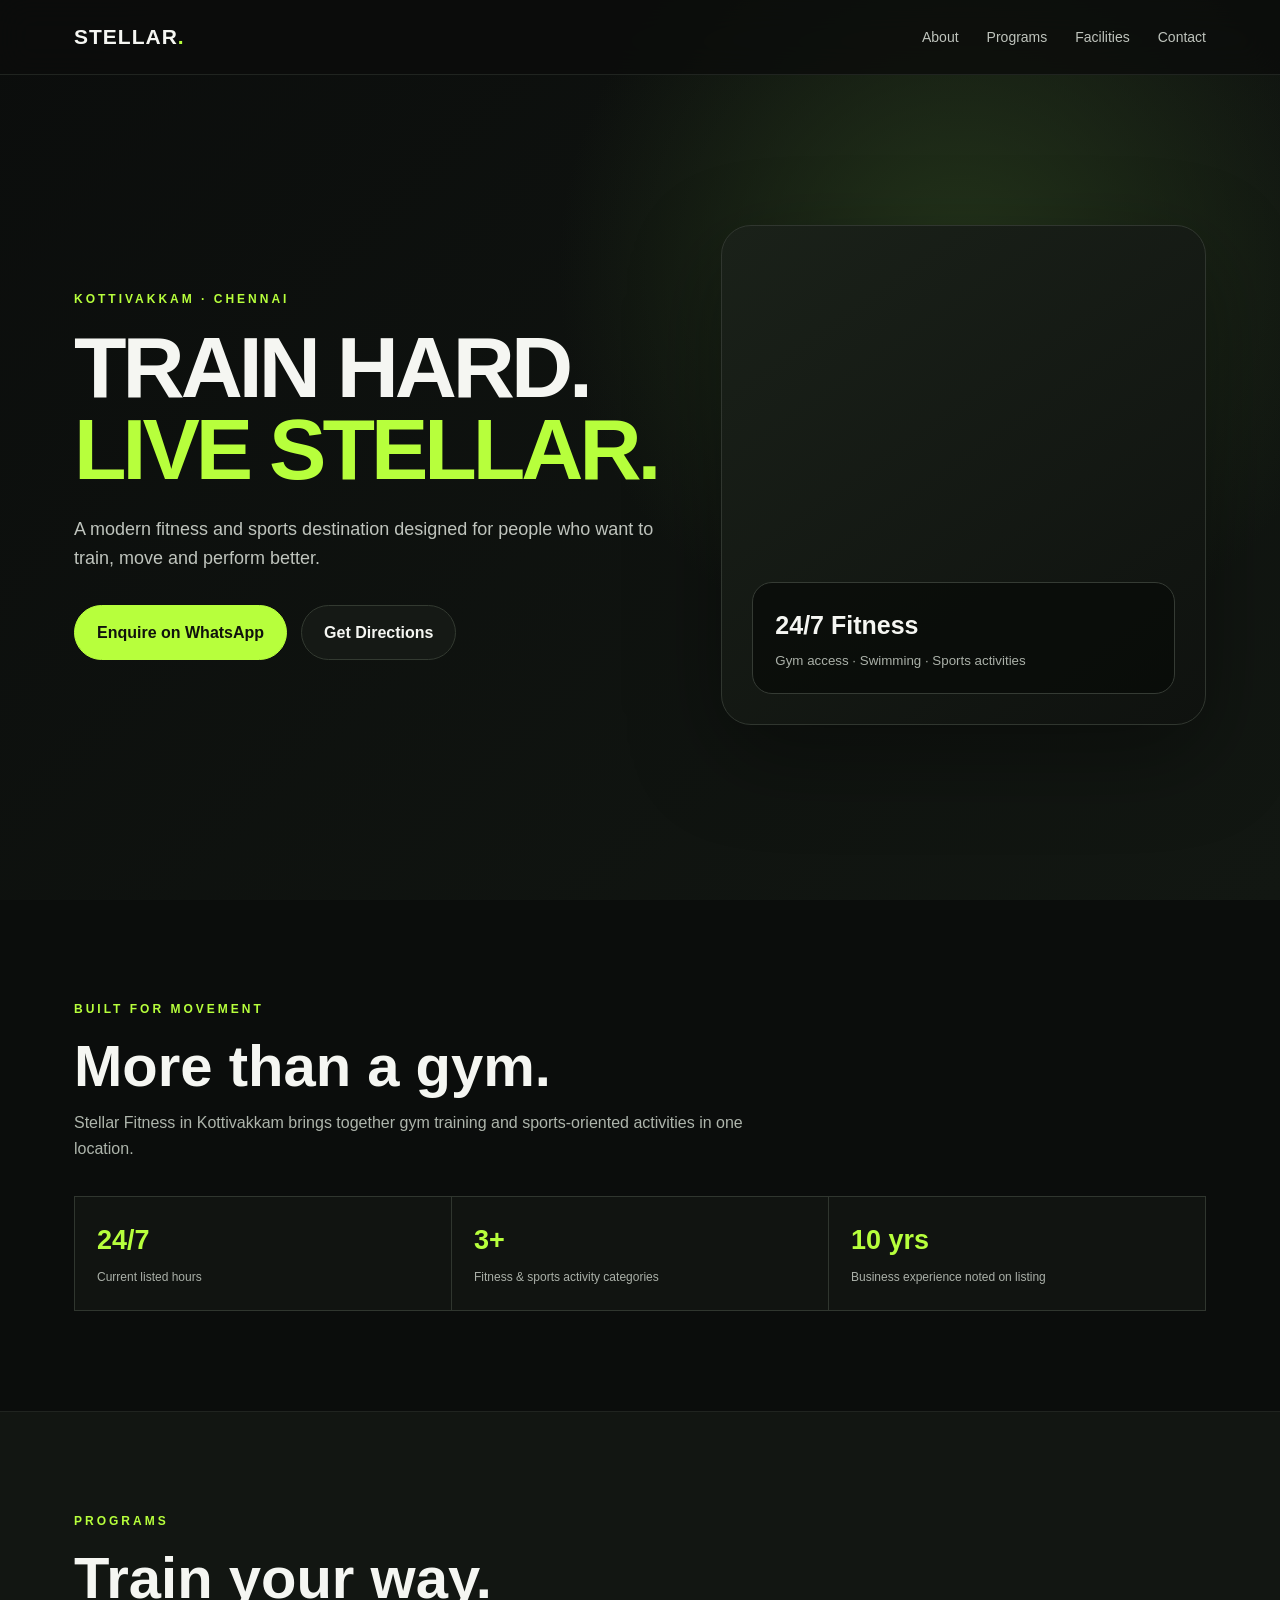
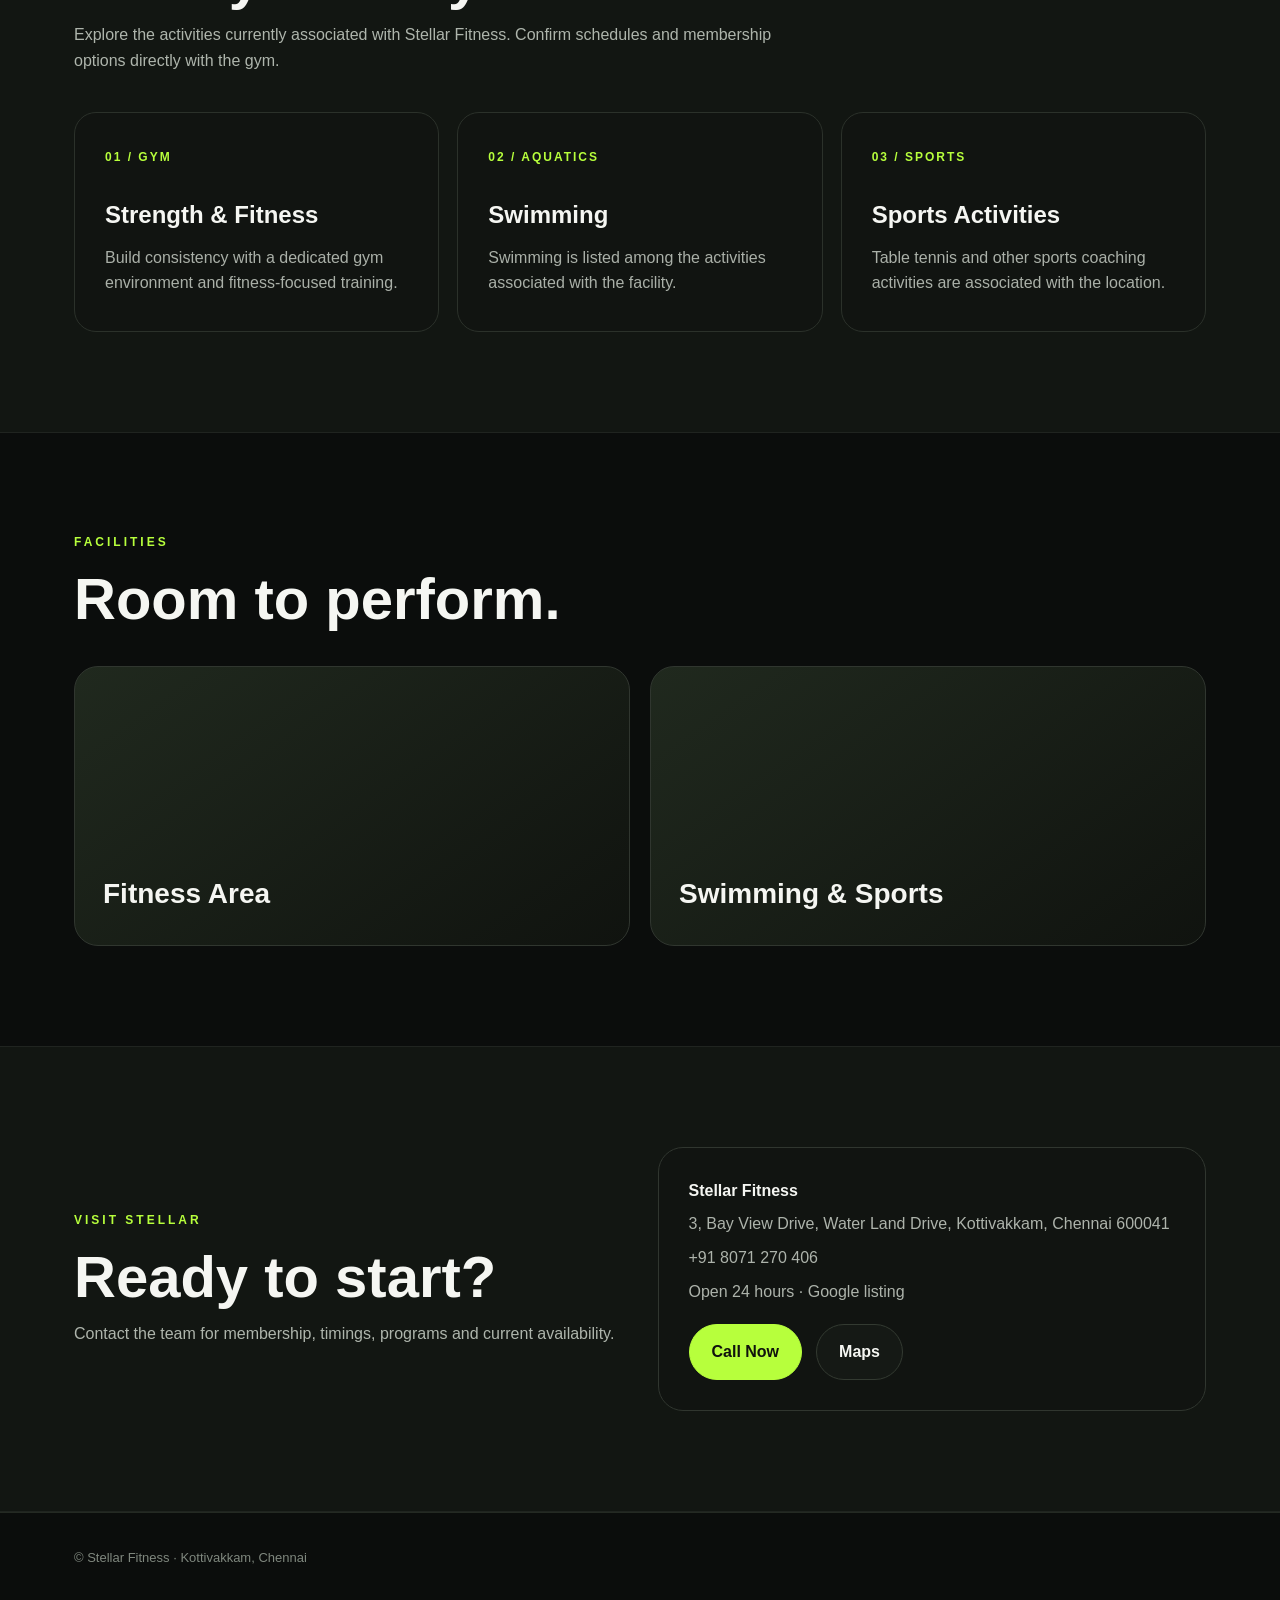
==== index.html @ 11881d53 "Add Stellar Fitness client website" ====
<!DOCTYPE html>
<html lang="en">
<head>
<meta charset="UTF-8">
<meta name="viewport" content="width=device-width, initial-scale=1.0">
<meta name="theme-color" content="#0b0d0c">
<title>Stellar Fitness | Kottivakkam</title>
<meta name="description" content="Stellar Fitness — premium fitness and sports training in Kottivakkam, Chennai. Gym, swimming and sports activities.">
<style>
*{box-sizing:border-box;margin:0;padding:0}html{scroll-behavior:smooth}body{font-family:Inter,Arial,sans-serif;background:#0b0d0c;color:#f5f6f2;line-height:1.6}a{text-decoration:none;color:inherit}.wrap{max-width:1180px;margin:auto;padding:0 24px}.nav{position:fixed;top:0;left:0;right:0;z-index:10;background:rgba(11,13,12,.82);backdrop-filter:blur(16px);border-bottom:1px solid #202420}.navin{height:74px;display:flex;align-items:center;justify-content:space-between}.logo{font-size:21px;font-weight:900;letter-spacing:1px}.logo span{color:#b7ff3c}.links{display:flex;gap:28px;font-size:14px;color:#bfc4bd}.links a:hover{color:#b7ff3c}.hero{min-height:100vh;display:flex;align-items:center;padding:130px 0 80px;background:radial-gradient(circle at 75% 30%,#24351b 0,transparent 35%),linear-gradient(135deg,#0b0d0c,#121712)}.hero-grid{display:grid;grid-template-columns:1.1fr .9fr;gap:55px;align-items:center}.eyebrow{color:#b7ff3c;font-weight:800;letter-spacing:3px;text-transform:uppercase;font-size:12px;margin-bottom:18px}.hero h1{font-size:clamp(48px,7vw,86px);line-height:.95;letter-spacing:-4px;margin-bottom:25px}.hero h1 span{color:#b7ff3c}.hero p{max-width:620px;color:#bfc4bd;font-size:18px;margin-bottom:32px}.actions{display:flex;gap:14px;flex-wrap:wrap}.btn{display:inline-flex;align-items:center;justify-content:center;padding:14px 22px;border-radius:999px;font-weight:800;border:1px solid #333a31}.primary{background:#b7ff3c;color:#10130d;border-color:#b7ff3c}.secondary{background:#151915}.hero-card{min-height:500px;border:1px solid #30362f;border-radius:30px;background:linear-gradient(145deg,#1a2119,#0f120f);display:flex;align-items:flex-end;padding:30px;box-shadow:0 30px 90px rgba(0,0,0,.35)}.hero-card-inner{width:100%;padding:22px;border-radius:20px;background:rgba(8,10,8,.72);border:1px solid #353b34}.hero-card strong{font-size:25px}.hero-card small{display:block;color:#aab0a8;margin-top:5px}.stats{display:grid;grid-template-columns:repeat(3,1fr);gap:1px;background:#30362f;border:1px solid #30362f;margin-top:35px}.stat{padding:22px;background:#111411}.stat b{font-size:27px;color:#b7ff3c;display:block}.stat span{font-size:12px;color:#aab0a8}.section{padding:100px 0}.section h2{font-size:clamp(34px,5vw,58px);line-height:1;margin-bottom:15px}.lead{color:#aeb5ac;max-width:700px}.cards{display:grid;grid-template-columns:repeat(3,1fr);gap:18px;margin-top:38px}.card{padding:30px;border:1px solid #2b312a;border-radius:22px;background:#111411;min-height:220px}.card .num{color:#b7ff3c;font-size:12px;font-weight:900;letter-spacing:2px}.card h3{font-size:24px;margin:28px 0 10px}.card p{color:#aab0a8}.darkband{background:#121612;border-top:1px solid #202420;border-bottom:1px solid #202420}.facility{display:grid;grid-template-columns:1fr 1fr;gap:20px;margin-top:38px}.facility div{min-height:280px;border-radius:24px;padding:28px;display:flex;align-items:flex-end;background:linear-gradient(145deg,#20291e,#10130f);border:1px solid #30362f}.facility h3{font-size:28px}.contact{display:grid;grid-template-columns:1fr 1fr;gap:35px;align-items:center}.contactbox{border:1px solid #30362f;border-radius:25px;padding:30px;background:#111411}.contactbox p{color:#adb3ab;margin:8px 0}.footer{padding:35px 0;color:#7f877e;border-top:1px solid #242a23;font-size:13px}.mobile{display:none}
@media(max-width:800px){.links{display:none}.mobile{display:block}.hero{padding-top:110px}.hero-grid,.contact{grid-template-columns:1fr}.hero-card{min-height:360px}.cards,.facility{grid-template-columns:1fr}.section{padding:75px 0}.stats{grid-template-columns:1fr}.hero h1{letter-spacing:-2px}}
</style>
</head>
<body>
<nav class="nav"><div class="wrap navin"><a class="logo" href="#">STELLAR<span>.</span></a><div class="links"><a href="#about">About</a><a href="#programs">Programs</a><a href="#facilities">Facilities</a><a href="#contact">Contact</a></div><a class="btn primary mobile" href="https://wa.me/918071270406?text=Hi%20Stellar%20Fitness%2C%20I%27d%20like%20to%20know%20more%20about%20membership." target="_blank">WhatsApp</a></div></nav>
<main>
<section class="hero"><div class="wrap hero-grid"><div><div class="eyebrow">Kottivakkam · Chennai</div><h1>TRAIN HARD.<br><span>LIVE STELLAR.</span></h1><p>A modern fitness and sports destination designed for people who want to train, move and perform better.</p><div class="actions"><a class="btn primary" href="https://wa.me/918071270406?text=Hi%20Stellar%20Fitness%2C%20I%27d%20like%20to%20know%20more." target="_blank">Enquire on WhatsApp</a><a class="btn secondary" href="https://www.google.com/maps/search/?api=1&query=Stellar%20Fitness%2C%20Kottivakkam%2C%20Chennai" target="_blank">Get Directions</a></div></div><div class="hero-card"><div class="hero-card-inner"><strong>24/7 Fitness</strong><small>Gym access · Swimming · Sports activities</small></div></div></div></section>
<section class="section" id="about"><div class="wrap"><div class="eyebrow">Built for movement</div><h2>More than a gym.</h2><p class="lead">Stellar Fitness in Kottivakkam brings together gym training and sports-oriented activities in one location.</p><div class="stats"><div class="stat"><b>24/7</b><span>Current listed hours</span></div><div class="stat"><b>3+</b><span>Fitness & sports activity categories</span></div><div class="stat"><b>10 yrs</b><span>Business experience noted on listing</span></div></div></div></section>
<section class="section darkband" id="programs"><div class="wrap"><div class="eyebrow">Programs</div><h2>Train your way.</h2><p class="lead">Explore the activities currently associated with Stellar Fitness. Confirm schedules and membership options directly with the gym.</p><div class="cards"><article class="card"><span class="num">01 / GYM</span><h3>Strength & Fitness</h3><p>Build consistency with a dedicated gym environment and fitness-focused training.</p></article><article class="card"><span class="num">02 / AQUATICS</span><h3>Swimming</h3><p>Swimming is listed among the activities associated with the facility.</p></article><article class="card"><span class="num">03 / SPORTS</span><h3>Sports Activities</h3><p>Table tennis and other sports coaching activities are associated with the location.</p></article></div></div></section>
<section class="section" id="facilities"><div class="wrap"><div class="eyebrow">Facilities</div><h2>Room to perform.</h2><div class="facility"><div><h3>Fitness Area</h3></div><div><h3>Swimming & Sports</h3></div></div></div></section>
<section class="section darkband" id="contact"><div class="wrap contact"><div><div class="eyebrow">Visit Stellar</div><h2>Ready to start?</h2><p class="lead">Contact the team for membership, timings, programs and current availability.</p></div><div class="contactbox"><strong>Stellar Fitness</strong><p>3, Bay View Drive, Water Land Drive, Kottivakkam, Chennai 600041</p><p>+91 8071 270 406</p><p>Open 24 hours · Google listing</p><div class="actions" style="margin-top:20px"><a class="btn primary" href="tel:+918071270406">Call Now</a><a class="btn secondary" href="https://www.google.com/maps/search/?api=1&query=Stellar%20Fitness%2C%20Kottivakkam%2C%20Chennai" target="_blank">Maps</a></div></div></div></section>
</main>
<footer class="footer"><div class="wrap">© Stellar Fitness · Kottivakkam, Chennai</div></footer>
</body></html>
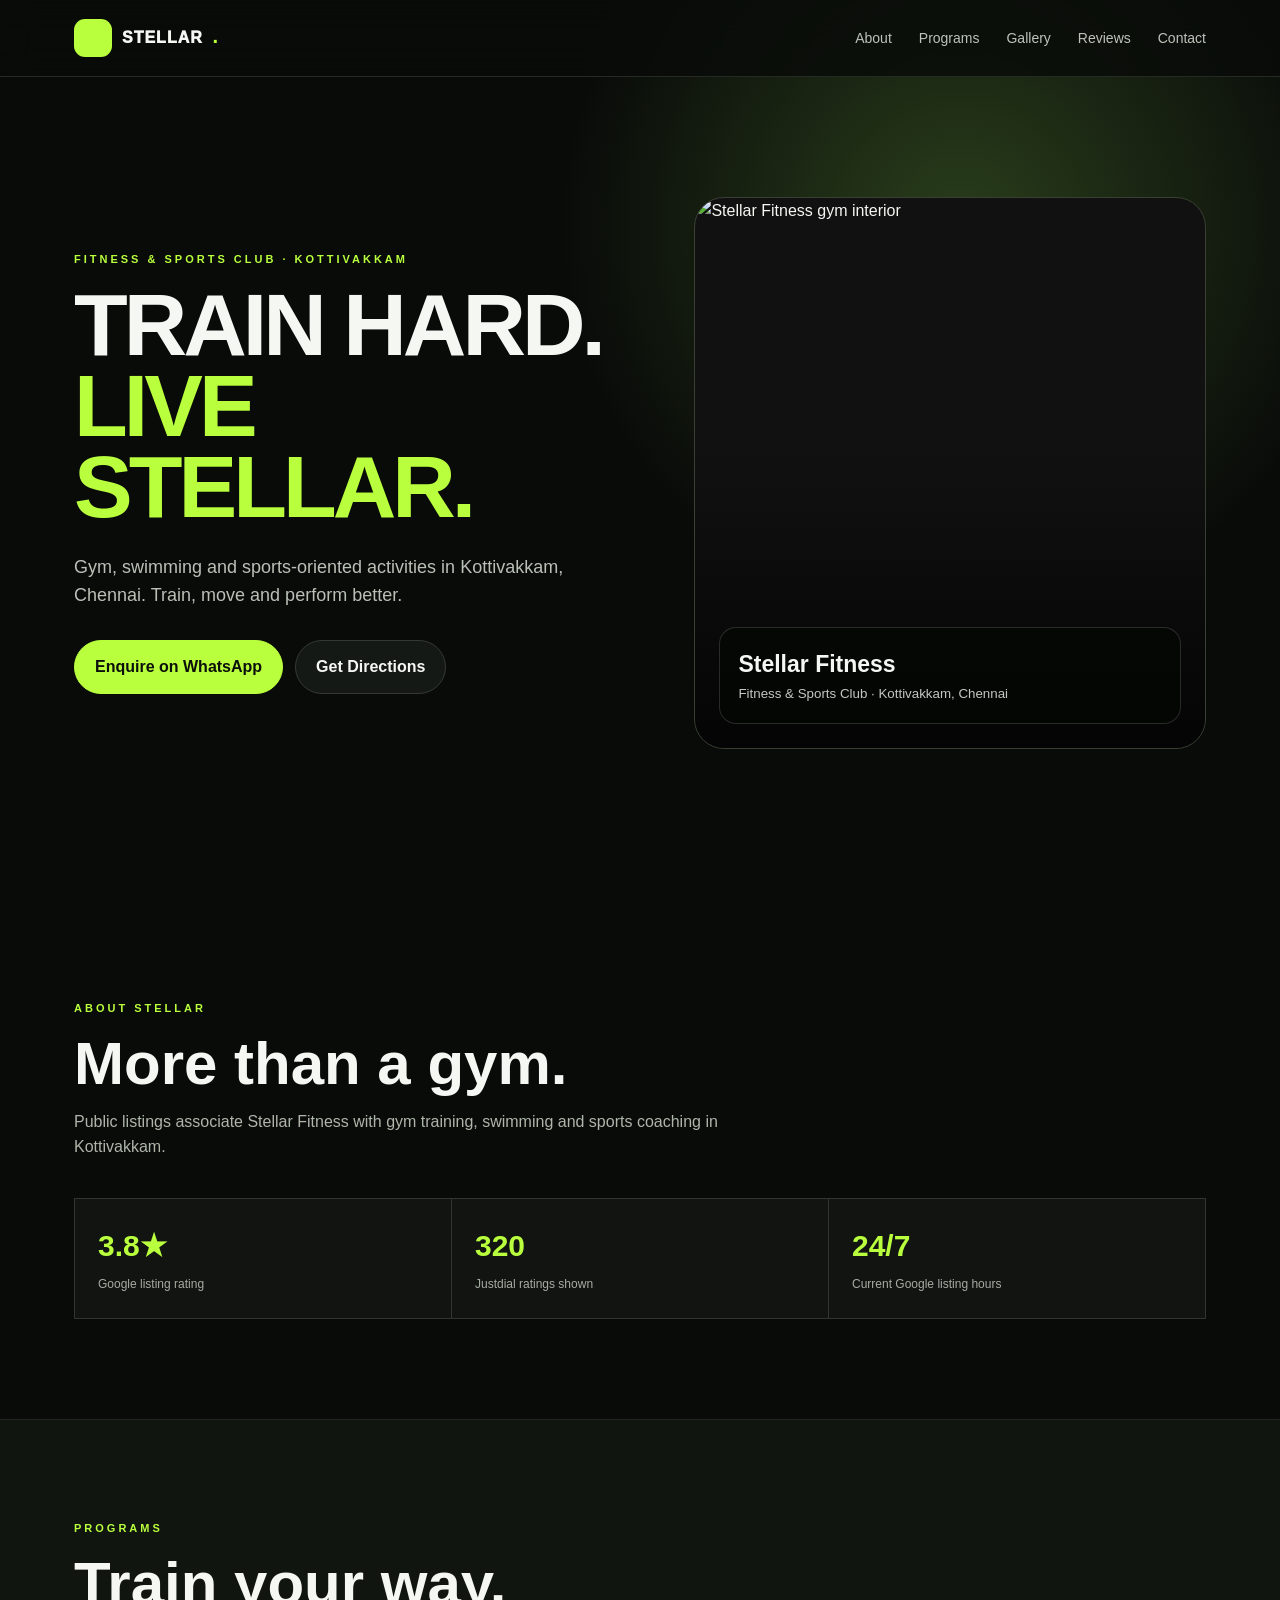
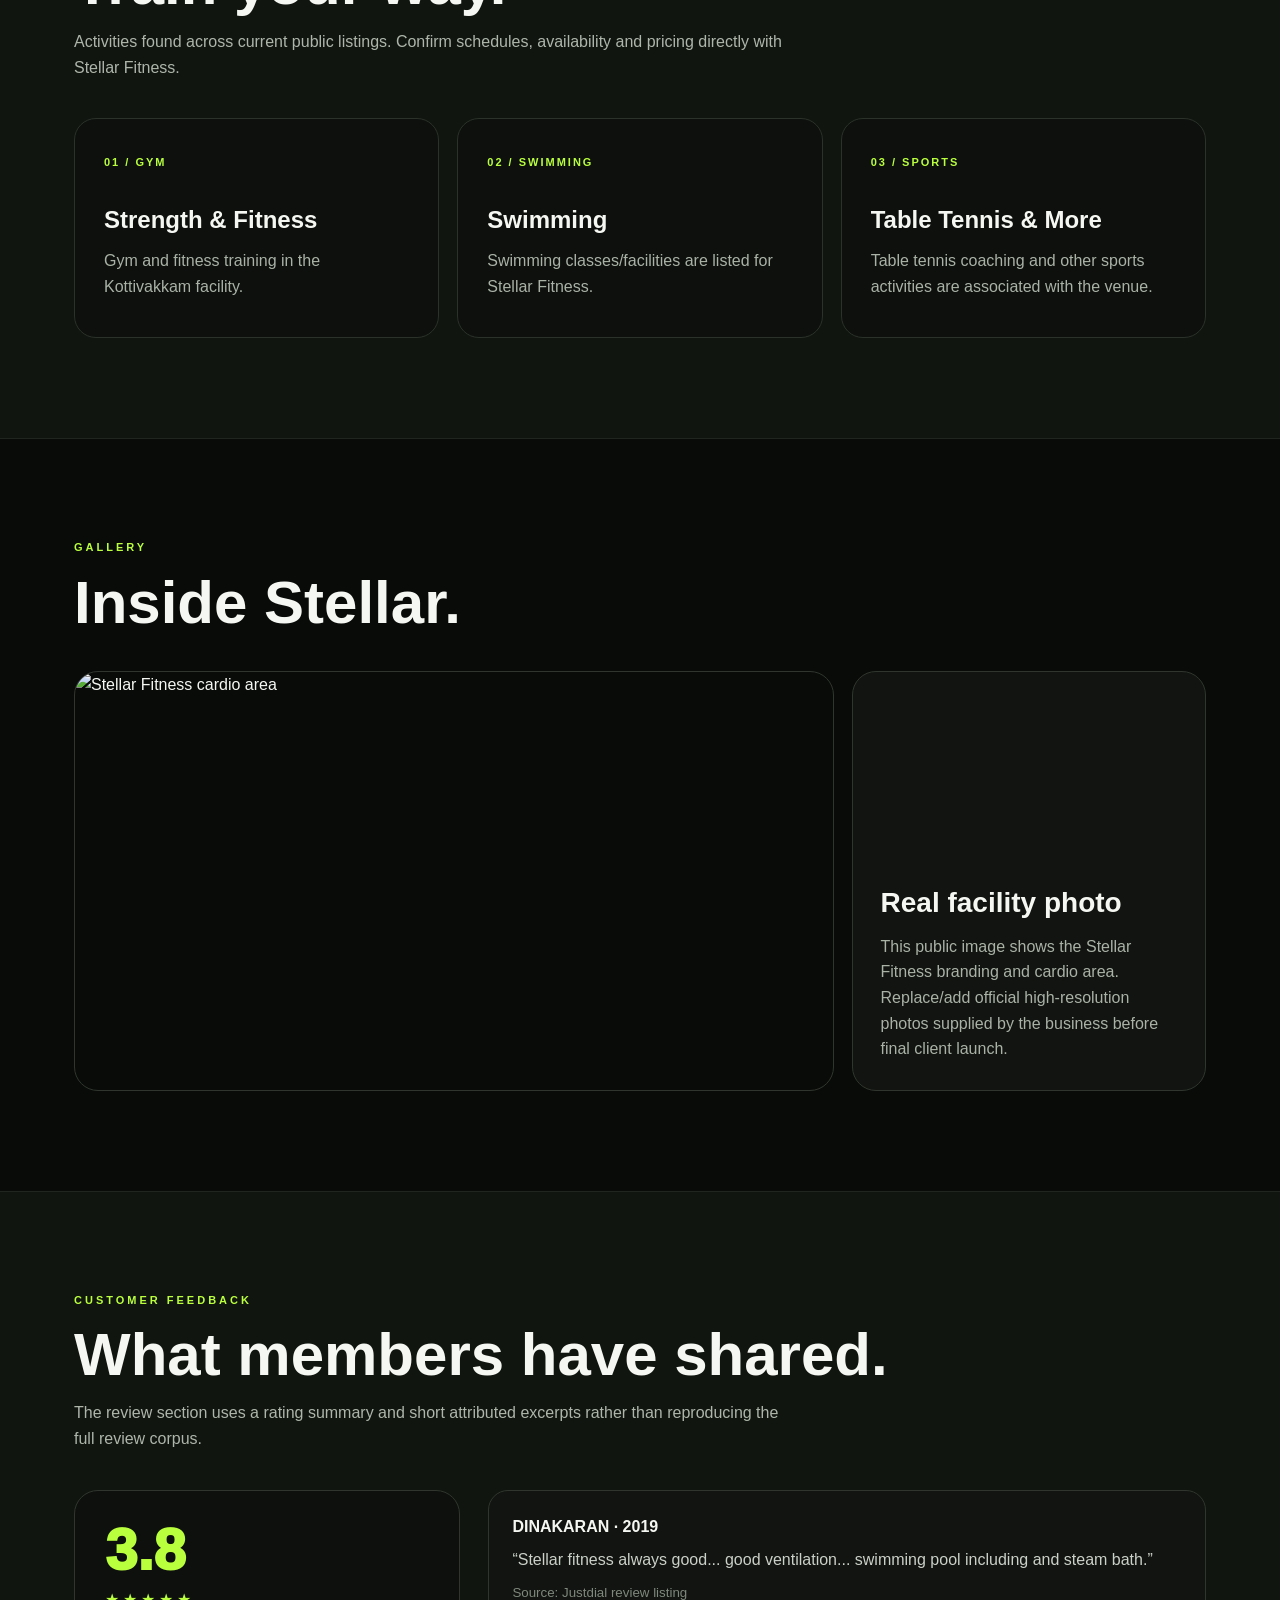
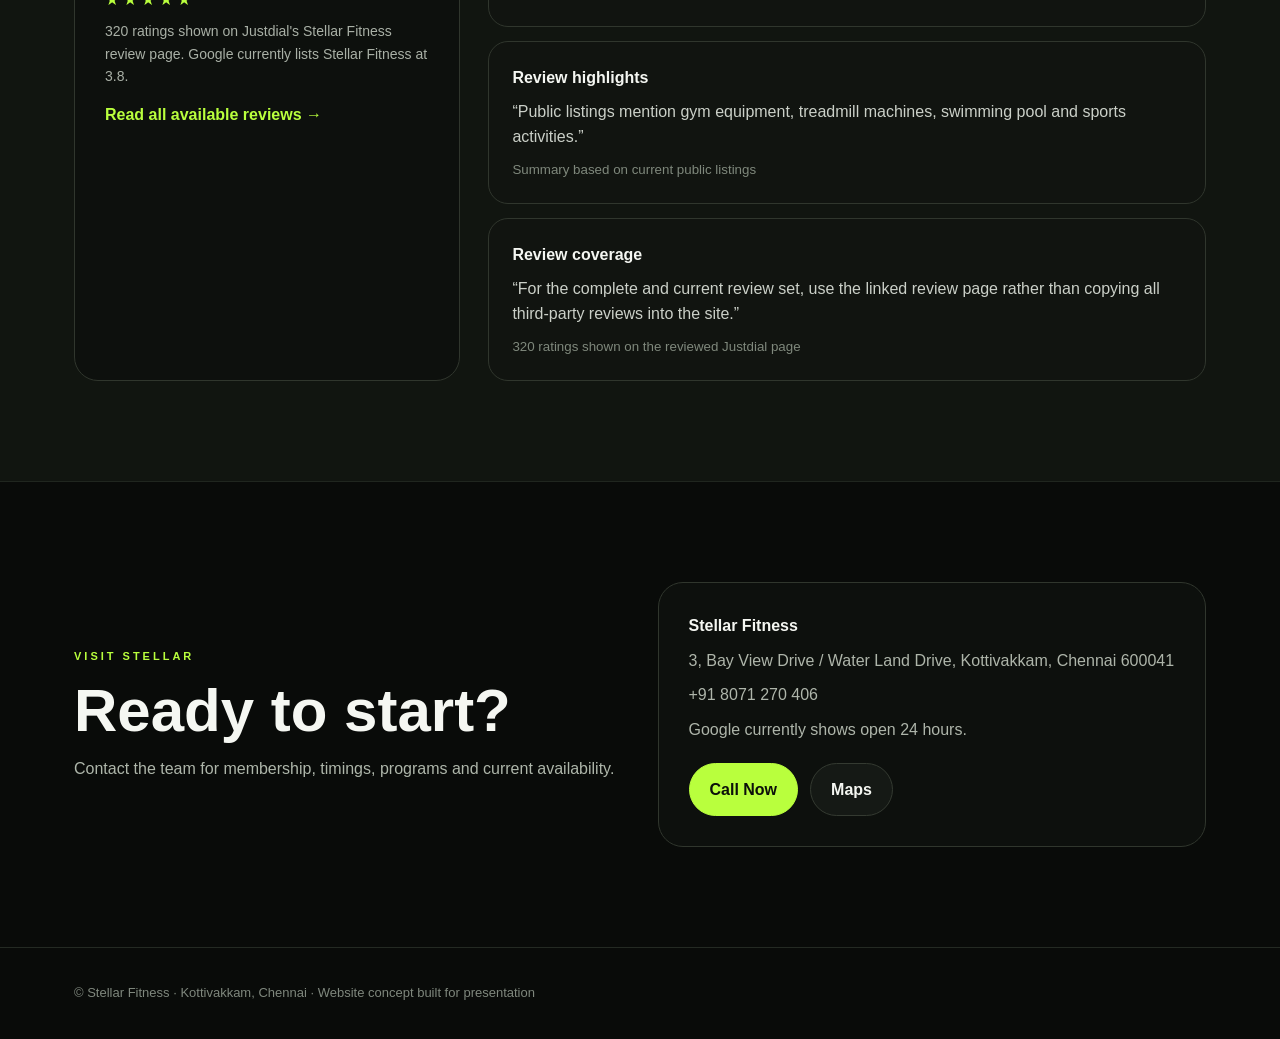
==== commit 4b3512a4: "Add Stellar Fitness photos branding and reviews" ====
--- a/index.html
+++ b/index.html
@@ -1,24 +1,58 @@
 <!DOCTYPE html>
 <html lang="en">
 <head>
-<meta charset="UTF-8">
-<meta name="viewport" content="width=device-width, initial-scale=1.0">
-<meta name="theme-color" content="#0b0d0c">
-<title>Stellar Fitness | Kottivakkam</title>
-<meta name="description" content="Stellar Fitness — premium fitness and sports training in Kottivakkam, Chennai. Gym, swimming and sports activities.">
+<meta charset="UTF-8"><meta name="viewport" content="width=device-width,initial-scale=1.0">
+<meta name="theme-color" content="#090b09">
+<title>Stellar Fitness | Fitness & Sports Club | Kottivakkam</title>
+<meta name="description" content="Stellar Fitness, Kottivakkam Chennai — gym, swimming and sports activities. View facilities, reviews, location and contact details.">
 <style>
-*{box-sizing:border-box;margin:0;padding:0}html{scroll-behavior:smooth}body{font-family:Inter,Arial,sans-serif;background:#0b0d0c;color:#f5f6f2;line-height:1.6}a{text-decoration:none;color:inherit}.wrap{max-width:1180px;margin:auto;padding:0 24px}.nav{position:fixed;top:0;left:0;right:0;z-index:10;background:rgba(11,13,12,.82);backdrop-filter:blur(16px);border-bottom:1px solid #202420}.navin{height:74px;display:flex;align-items:center;justify-content:space-between}.logo{font-size:21px;font-weight:900;letter-spacing:1px}.logo span{color:#b7ff3c}.links{display:flex;gap:28px;font-size:14px;color:#bfc4bd}.links a:hover{color:#b7ff3c}.hero{min-height:100vh;display:flex;align-items:center;padding:130px 0 80px;background:radial-gradient(circle at 75% 30%,#24351b 0,transparent 35%),linear-gradient(135deg,#0b0d0c,#121712)}.hero-grid{display:grid;grid-template-columns:1.1fr .9fr;gap:55px;align-items:center}.eyebrow{color:#b7ff3c;font-weight:800;letter-spacing:3px;text-transform:uppercase;font-size:12px;margin-bottom:18px}.hero h1{font-size:clamp(48px,7vw,86px);line-height:.95;letter-spacing:-4px;margin-bottom:25px}.hero h1 span{color:#b7ff3c}.hero p{max-width:620px;color:#bfc4bd;font-size:18px;margin-bottom:32px}.actions{display:flex;gap:14px;flex-wrap:wrap}.btn{display:inline-flex;align-items:center;justify-content:center;padding:14px 22px;border-radius:999px;font-weight:800;border:1px solid #333a31}.primary{background:#b7ff3c;color:#10130d;border-color:#b7ff3c}.secondary{background:#151915}.hero-card{min-height:500px;border:1px solid #30362f;border-radius:30px;background:linear-gradient(145deg,#1a2119,#0f120f);display:flex;align-items:flex-end;padding:30px;box-shadow:0 30px 90px rgba(0,0,0,.35)}.hero-card-inner{width:100%;padding:22px;border-radius:20px;background:rgba(8,10,8,.72);border:1px solid #353b34}.hero-card strong{font-size:25px}.hero-card small{display:block;color:#aab0a8;margin-top:5px}.stats{display:grid;grid-template-columns:repeat(3,1fr);gap:1px;background:#30362f;border:1px solid #30362f;margin-top:35px}.stat{padding:22px;background:#111411}.stat b{font-size:27px;color:#b7ff3c;display:block}.stat span{font-size:12px;color:#aab0a8}.section{padding:100px 0}.section h2{font-size:clamp(34px,5vw,58px);line-height:1;margin-bottom:15px}.lead{color:#aeb5ac;max-width:700px}.cards{display:grid;grid-template-columns:repeat(3,1fr);gap:18px;margin-top:38px}.card{padding:30px;border:1px solid #2b312a;border-radius:22px;background:#111411;min-height:220px}.card .num{color:#b7ff3c;font-size:12px;font-weight:900;letter-spacing:2px}.card h3{font-size:24px;margin:28px 0 10px}.card p{color:#aab0a8}.darkband{background:#121612;border-top:1px solid #202420;border-bottom:1px solid #202420}.facility{display:grid;grid-template-columns:1fr 1fr;gap:20px;margin-top:38px}.facility div{min-height:280px;border-radius:24px;padding:28px;display:flex;align-items:flex-end;background:linear-gradient(145deg,#20291e,#10130f);border:1px solid #30362f}.facility h3{font-size:28px}.contact{display:grid;grid-template-columns:1fr 1fr;gap:35px;align-items:center}.contactbox{border:1px solid #30362f;border-radius:25px;padding:30px;background:#111411}.contactbox p{color:#adb3ab;margin:8px 0}.footer{padding:35px 0;color:#7f877e;border-top:1px solid #242a23;font-size:13px}.mobile{display:none}
-@media(max-width:800px){.links{display:none}.mobile{display:block}.hero{padding-top:110px}.hero-grid,.contact{grid-template-columns:1fr}.hero-card{min-height:360px}.cards,.facility{grid-template-columns:1fr}.section{padding:75px 0}.stats{grid-template-columns:1fr}.hero h1{letter-spacing:-2px}}
+*{box-sizing:border-box;margin:0;padding:0}html{scroll-behavior:smooth}body{font-family:Inter,Arial,sans-serif;background:#090b09;color:#f5f7f2;line-height:1.6}a{text-decoration:none;color:inherit}.wrap{max-width:1180px;margin:auto;padding:0 24px}
+.nav{position:fixed;inset:0 0 auto;z-index:20;background:rgba(9,11,9,.82);backdrop-filter:blur(18px);border-bottom:1px solid #252a23}.navin{height:76px;display:flex;align-items:center;justify-content:space-between}.brand{display:flex;align-items:center;gap:10px;font-weight:950;letter-spacing:1px}.brandmark{width:38px;height:38px;border-radius:11px;display:grid;place-items:center;background:#b9ff3d;color:#10130d;font-weight:950}.brand span{color:#b9ff3d}.links{display:flex;gap:27px;color:#bdc3ba;font-size:14px}.links a:hover{color:#b9ff3d}.btn{display:inline-flex;align-items:center;justify-content:center;padding:13px 20px;border-radius:999px;border:1px solid #343a31;font-weight:850}.primary{background:#b9ff3d;color:#0c100a;border-color:#b9ff3d}.secondary{background:#151915}.mobile{display:none}
+.hero{min-height:100vh;padding:125px 0 80px;display:flex;align-items:center;background:radial-gradient(circle at 75% 25%,#293d1b 0,transparent 34%),#090b09}.hero-grid{display:grid;grid-template-columns:1.05fr .95fr;gap:55px;align-items:center}.eyebrow{color:#b9ff3d;text-transform:uppercase;letter-spacing:3px;font-weight:850;font-size:11px;margin-bottom:16px}.hero h1{font-size:clamp(48px,7vw,88px);line-height:.92;letter-spacing:-4px;margin-bottom:25px}.hero h1 span{color:#b9ff3d}.hero p{font-size:18px;color:#b9c0b6;max-width:650px;margin-bottom:30px}.actions{display:flex;gap:12px;flex-wrap:wrap}
+.hero-photo{min-height:550px;border-radius:30px;overflow:hidden;position:relative;border:1px solid #394033;background:#111}.hero-photo img{width:100%;height:100%;min-height:550px;object-fit:cover;display:block}.hero-photo:after{content:"";position:absolute;inset:0;background:linear-gradient(transparent 45%,rgba(0,0,0,.75))}.photo-caption{position:absolute;z-index:2;left:24px;right:24px;bottom:24px;padding:18px;border-radius:17px;background:rgba(5,7,5,.72);border:1px solid rgba(255,255,255,.14)}.photo-caption strong{font-size:23px}.photo-caption small{display:block;color:#c2c8bf}
+.section{padding:100px 0}.section h2{font-size:clamp(36px,5vw,60px);line-height:1;margin-bottom:15px}.lead{max-width:720px;color:#aeb6aa}.stats{display:grid;grid-template-columns:repeat(3,1fr);gap:1px;margin-top:38px;background:#30362d;border:1px solid #30362d}.stat{padding:23px;background:#111410}.stat b{font-size:30px;color:#b9ff3d;display:block}.stat span{font-size:12px;color:#a6ada3}
+.dark{background:#111510;border-top:1px solid #20261f;border-bottom:1px solid #20261f}.cards{display:grid;grid-template-columns:repeat(3,1fr);gap:18px;margin-top:38px}.card{padding:29px;border:1px solid #2b3229;border-radius:22px;background:#0d100d;min-height:220px}.num{color:#b9ff3d;font-size:11px;font-weight:900;letter-spacing:2px}.card h3{font-size:24px;margin:27px 0 9px}.card p{color:#aab2a6}
+.gallery{display:grid;grid-template-columns:1.5fr .7fr;gap:18px;margin-top:38px}.gallery img{width:100%;height:420px;object-fit:cover;border-radius:24px;border:1px solid #30362d}.gallery .note{border:1px solid #30362d;border-radius:24px;padding:28px;background:#111410;display:flex;flex-direction:column;justify-content:flex-end}.note h3{font-size:28px;margin-bottom:8px}.note p{color:#aab2a6}
+.review-grid{display:grid;grid-template-columns:.7fr 1.3fr;gap:28px;margin-top:38px}.rating{border:1px solid #30362d;border-radius:24px;padding:30px;background:#0d100d}.rating .score{font-size:58px;font-weight:950;color:#b9ff3d;line-height:1}.stars{letter-spacing:4px;margin:8px 0;color:#b9ff3d}.rating p{color:#a9b0a6;font-size:14px}.review-list{display:grid;gap:14px}.review{padding:23px;border:1px solid #30362d;border-radius:20px;background:#111410}.review b{display:block;margin-bottom:8px}.review q{color:#cbd0c8}.review small{display:block;margin-top:9px;color:#7f887c}.review-link{margin-top:15px;display:inline-block;color:#b9ff3d;font-weight:800}
+.contact{display:grid;grid-template-columns:1fr 1fr;gap:35px;align-items:center}.contactbox{border:1px solid #30362d;border-radius:25px;padding:30px;background:#0d100d}.contactbox p{color:#aeb5aa;margin:9px 0}.footer{padding:35px 0;color:#7f877d;border-top:1px solid #242a23;font-size:13px}
+@media(max-width:800px){.links{display:none}.mobile{display:inline-flex}.hero{padding-top:110px}.hero-grid,.contact,.review-grid{grid-template-columns:1fr}.hero-photo,.hero-photo img{min-height:380px}.cards,.stats,.gallery{grid-template-columns:1fr}.gallery img{height:320px}.section{padding:75px 0}.hero h1{letter-spacing:-2px}}
 </style>
 </head>
 <body>
-<nav class="nav"><div class="wrap navin"><a class="logo" href="#">STELLAR<span>.</span></a><div class="links"><a href="#about">About</a><a href="#programs">Programs</a><a href="#facilities">Facilities</a><a href="#contact">Contact</a></div><a class="btn primary mobile" href="https://wa.me/918071270406?text=Hi%20Stellar%20Fitness%2C%20I%27d%20like%20to%20know%20more%20about%20membership." target="_blank">WhatsApp</a></div></nav>
+<nav class="nav"><div class="wrap navin">
+<a class="brand" href="#"><span class="brandmark">SF</span>STELLAR<span>.</span></a>
+<div class="links"><a href="#about">About</a><a href="#programs">Programs</a><a href="#gallery">Gallery</a><a href="#reviews">Reviews</a><a href="#contact">Contact</a></div>
+<a class="btn primary mobile" href="https://wa.me/918071270406?text=Hi%20Stellar%20Fitness%2C%20I%27d%20like%20to%20know%20more." target="_blank">WhatsApp</a>
+</div></nav>
+
 <main>
-<section class="hero"><div class="wrap hero-grid"><div><div class="eyebrow">Kottivakkam · Chennai</div><h1>TRAIN HARD.<br><span>LIVE STELLAR.</span></h1><p>A modern fitness and sports destination designed for people who want to train, move and perform better.</p><div class="actions"><a class="btn primary" href="https://wa.me/918071270406?text=Hi%20Stellar%20Fitness%2C%20I%27d%20like%20to%20know%20more." target="_blank">Enquire on WhatsApp</a><a class="btn secondary" href="https://www.google.com/maps/search/?api=1&query=Stellar%20Fitness%2C%20Kottivakkam%2C%20Chennai" target="_blank">Get Directions</a></div></div><div class="hero-card"><div class="hero-card-inner"><strong>24/7 Fitness</strong><small>Gym access · Swimming · Sports activities</small></div></div></div></section>
-<section class="section" id="about"><div class="wrap"><div class="eyebrow">Built for movement</div><h2>More than a gym.</h2><p class="lead">Stellar Fitness in Kottivakkam brings together gym training and sports-oriented activities in one location.</p><div class="stats"><div class="stat"><b>24/7</b><span>Current listed hours</span></div><div class="stat"><b>3+</b><span>Fitness & sports activity categories</span></div><div class="stat"><b>10 yrs</b><span>Business experience noted on listing</span></div></div></div></section>
-<section class="section darkband" id="programs"><div class="wrap"><div class="eyebrow">Programs</div><h2>Train your way.</h2><p class="lead">Explore the activities currently associated with Stellar Fitness. Confirm schedules and membership options directly with the gym.</p><div class="cards"><article class="card"><span class="num">01 / GYM</span><h3>Strength & Fitness</h3><p>Build consistency with a dedicated gym environment and fitness-focused training.</p></article><article class="card"><span class="num">02 / AQUATICS</span><h3>Swimming</h3><p>Swimming is listed among the activities associated with the facility.</p></article><article class="card"><span class="num">03 / SPORTS</span><h3>Sports Activities</h3><p>Table tennis and other sports coaching activities are associated with the location.</p></article></div></div></section>
-<section class="section" id="facilities"><div class="wrap"><div class="eyebrow">Facilities</div><h2>Room to perform.</h2><div class="facility"><div><h3>Fitness Area</h3></div><div><h3>Swimming & Sports</h3></div></div></div></section>
-<section class="section darkband" id="contact"><div class="wrap contact"><div><div class="eyebrow">Visit Stellar</div><h2>Ready to start?</h2><p class="lead">Contact the team for membership, timings, programs and current availability.</p></div><div class="contactbox"><strong>Stellar Fitness</strong><p>3, Bay View Drive, Water Land Drive, Kottivakkam, Chennai 600041</p><p>+91 8071 270 406</p><p>Open 24 hours · Google listing</p><div class="actions" style="margin-top:20px"><a class="btn primary" href="tel:+918071270406">Call Now</a><a class="btn secondary" href="https://www.google.com/maps/search/?api=1&query=Stellar%20Fitness%2C%20Kottivakkam%2C%20Chennai" target="_blank">Maps</a></div></div></div></section>
+<section class="hero"><div class="wrap hero-grid"><div>
+<div class="eyebrow">Fitness & Sports Club · Kottivakkam</div>
+<h1>TRAIN HARD.<br><span>LIVE STELLAR.</span></h1>
+<p>Gym, swimming and sports-oriented activities in Kottivakkam, Chennai. Train, move and perform better.</p>
+<div class="actions"><a class="btn primary" href="https://wa.me/918071270406?text=Hi%20Stellar%20Fitness%2C%20I%27d%20like%20to%20know%20more." target="_blank">Enquire on WhatsApp</a><a class="btn secondary" href="https://www.google.com/maps/search/?api=1&query=Stellar%20Fitness%2C%20Kottivakkam%2C%20Chennai" target="_blank">Get Directions</a></div>
+</div>
+<div class="hero-photo"><img src="https://pbs.twimg.com/media/DUIHukoVMAEBLVO.jpg" alt="Stellar Fitness gym interior"><div class="photo-caption"><strong>Stellar Fitness</strong><small>Fitness & Sports Club · Kottivakkam, Chennai</small></div></div>
+</div></section>
+
+<section class="section" id="about"><div class="wrap"><div class="eyebrow">About Stellar</div><h2>More than a gym.</h2><p class="lead">Public listings associate Stellar Fitness with gym training, swimming and sports coaching in Kottivakkam.</p>
+<div class="stats"><div class="stat"><b>3.8★</b><span>Google listing rating</span></div><div class="stat"><b>320</b><span>Justdial ratings shown</span></div><div class="stat"><b>24/7</b><span>Current Google listing hours</span></div></div></div></section>
+
+<section class="section dark" id="programs"><div class="wrap"><div class="eyebrow">Programs</div><h2>Train your way.</h2><p class="lead">Activities found across current public listings. Confirm schedules, availability and pricing directly with Stellar Fitness.</p>
+<div class="cards"><article class="card"><span class="num">01 / GYM</span><h3>Strength & Fitness</h3><p>Gym and fitness training in the Kottivakkam facility.</p></article><article class="card"><span class="num">02 / SWIMMING</span><h3>Swimming</h3><p>Swimming classes/facilities are listed for Stellar Fitness.</p></article><article class="card"><span class="num">03 / SPORTS</span><h3>Table Tennis & More</h3><p>Table tennis coaching and other sports activities are associated with the venue.</p></article></div></div></section>
+
+<section class="section" id="gallery"><div class="wrap"><div class="eyebrow">Gallery</div><h2>Inside Stellar.</h2><div class="gallery"><img src="https://pbs.twimg.com/media/DUIHukoVMAEBLVO.jpg" alt="Stellar Fitness cardio area"><div class="note"><h3>Real facility photo</h3><p>This public image shows the Stellar Fitness branding and cardio area. Replace/add official high-resolution photos supplied by the business before final client launch.</p></div></div></div></section>
+
+<section class="section dark" id="reviews"><div class="wrap"><div class="eyebrow">Customer feedback</div><h2>What members have shared.</h2><p class="lead">The review section uses a rating summary and short attributed excerpts rather than reproducing the full review corpus.</p>
+<div class="review-grid"><div class="rating"><div class="score">3.8</div><div class="stars">★★★★★</div><p>320 ratings shown on Justdial's Stellar Fitness review page. Google currently lists Stellar Fitness at 3.8.</p><a class="review-link" href="https://www.justdial.com/Chennai/Stellar-Fitness-Near-Police-Booth-Bay-View-Drive-Water-Land-Drive-Kottivakkam/044PXX44-XX44-161130082915-I2L5_BZDET/reviews" target="_blank">Read all available reviews →</a></div>
+<div class="review-list">
+<article class="review"><b>DINAKARAN · 2019</b><q>Stellar fitness always good... good ventilation... swimming pool including and steam bath.</q><small>Source: Justdial review listing</small></article>
+<article class="review"><b>Review highlights</b><q>Public listings mention gym equipment, treadmill machines, swimming pool and sports activities.</q><small>Summary based on current public listings</small></article>
+<article class="review"><b>Review coverage</b><q>For the complete and current review set, use the linked review page rather than copying all third-party reviews into the site.</q><small>320 ratings shown on the reviewed Justdial page</small></article>
+</div></div></div></section>
+
+<section class="section" id="contact"><div class="wrap contact"><div><div class="eyebrow">Visit Stellar</div><h2>Ready to start?</h2><p class="lead">Contact the team for membership, timings, programs and current availability.</p></div>
+<div class="contactbox"><strong>Stellar Fitness</strong><p>3, Bay View Drive / Water Land Drive, Kottivakkam, Chennai 600041</p><p>+91 8071 270 406</p><p>Google currently shows open 24 hours.</p><div class="actions" style="margin-top:20px"><a class="btn primary" href="tel:+918071270406">Call Now</a><a class="btn secondary" href="https://www.google.com/maps/search/?api=1&query=Stellar%20Fitness%2C%20Kottivakkam%2C%20Chennai" target="_blank">Maps</a></div></div></div></section>
 </main>
-<footer class="footer"><div class="wrap">© Stellar Fitness · Kottivakkam, Chennai</div></footer>
+<footer class="footer"><div class="wrap">© Stellar Fitness · Kottivakkam, Chennai · Website concept built for presentation</div></footer>
 </body></html>
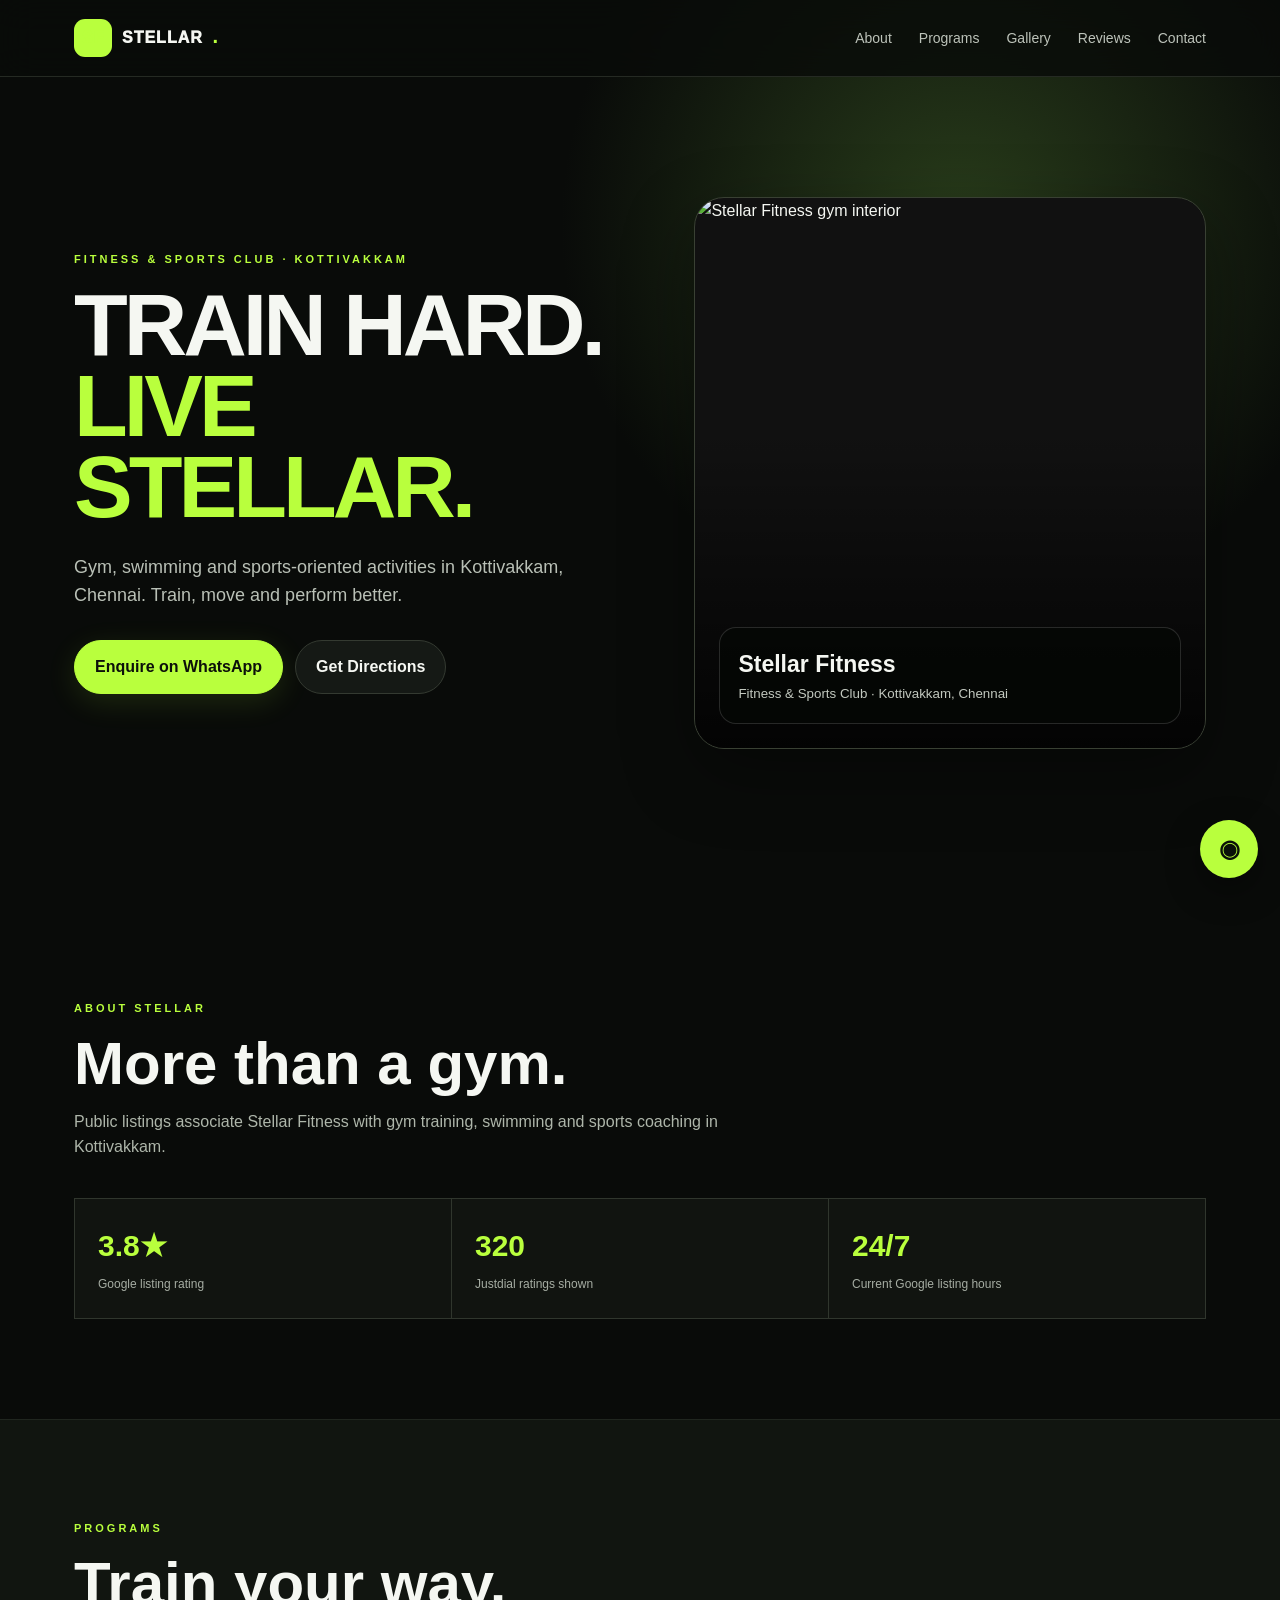
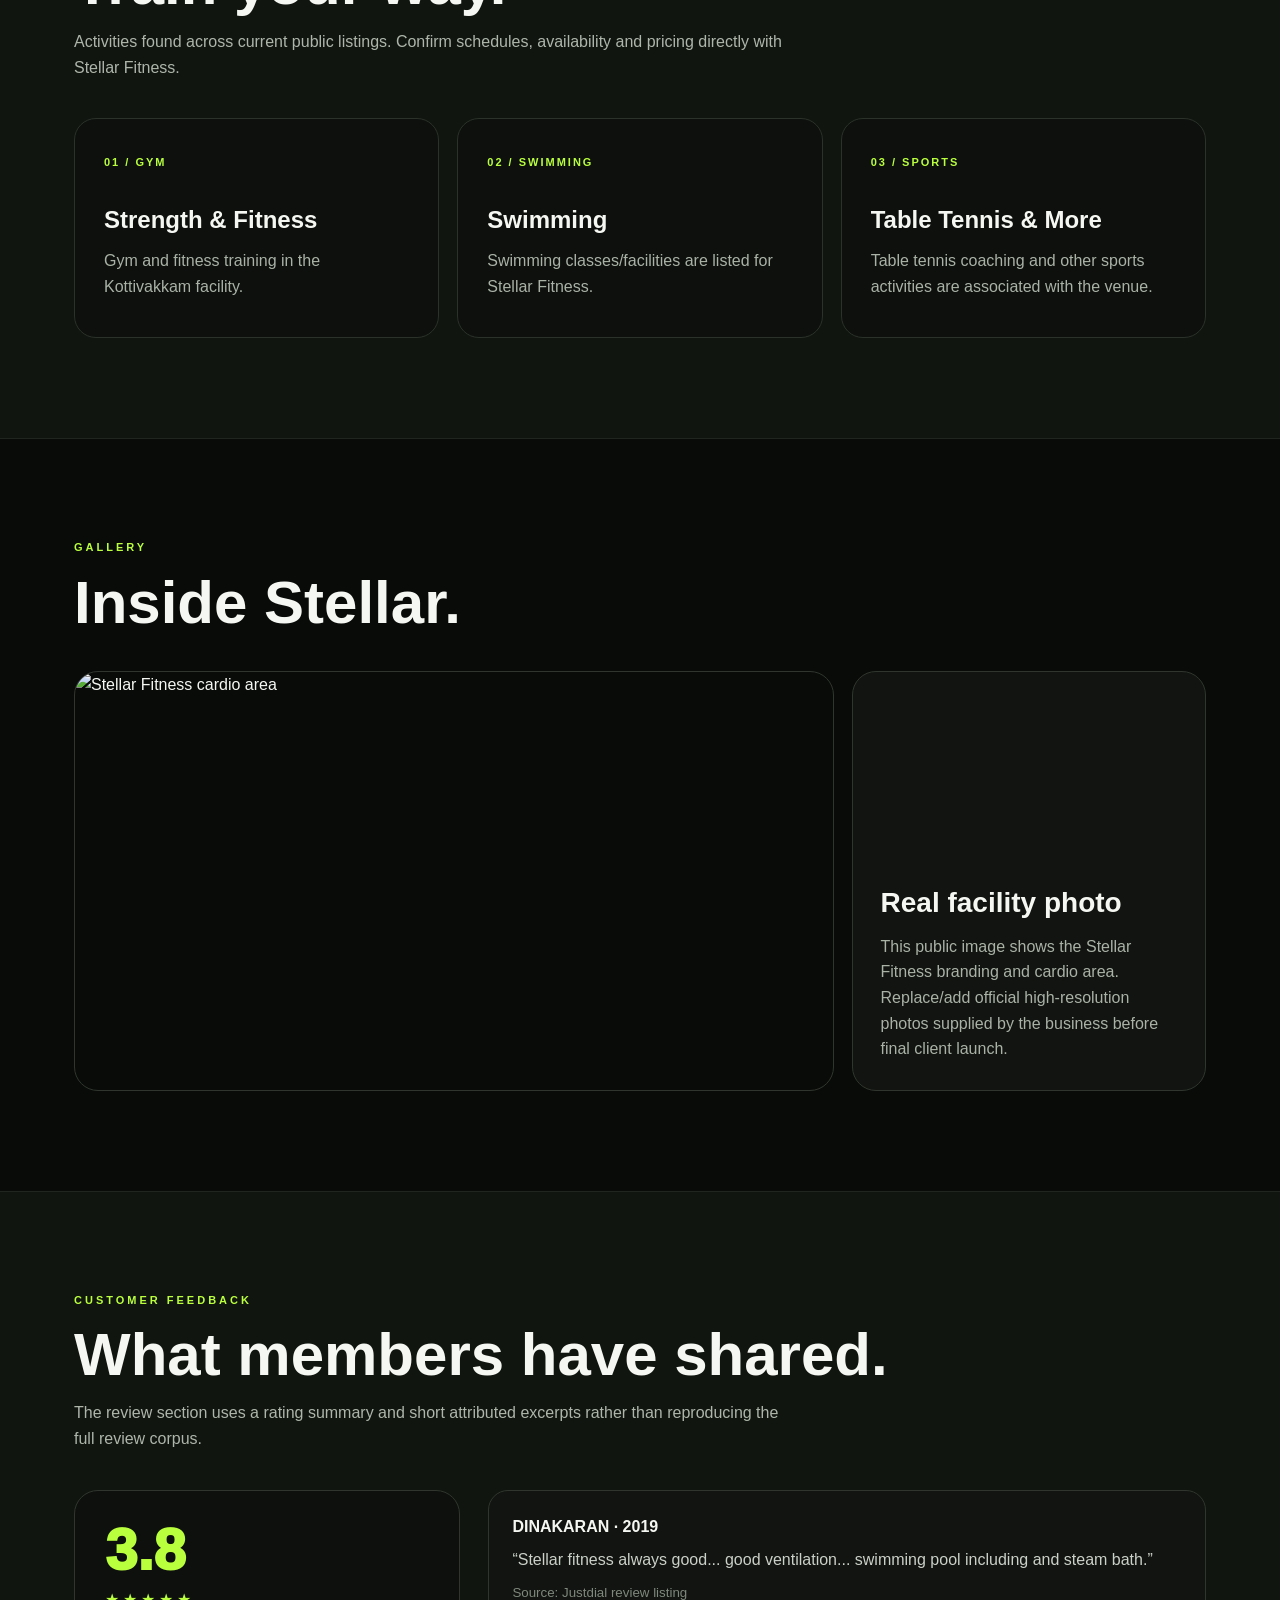
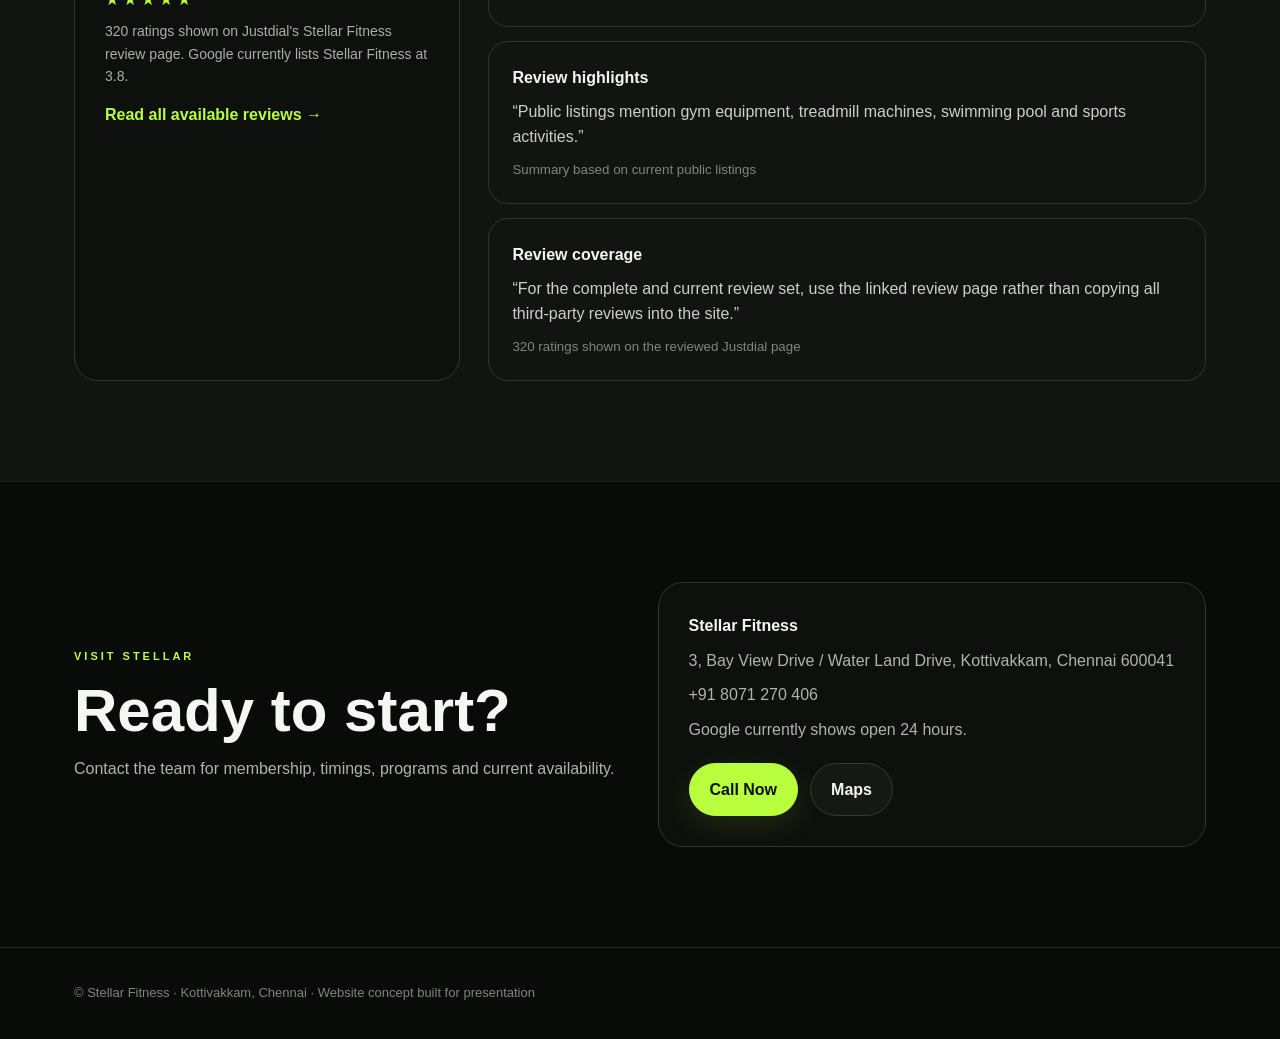
==== commit 29ed50ef: "Polish responsive design and mobile navigation" ====
--- a/index.html
+++ b/index.html
@@ -1,36 +1,113 @@
 <!DOCTYPE html>
 <html lang="en">
 <head>
-<meta charset="UTF-8"><meta name="viewport" content="width=device-width,initial-scale=1.0">
+<meta charset="UTF-8">
+<meta name="viewport" content="width=device-width,initial-scale=1.0">
 <meta name="theme-color" content="#090b09">
 <title>Stellar Fitness | Fitness & Sports Club | Kottivakkam</title>
 <meta name="description" content="Stellar Fitness, Kottivakkam Chennai — gym, swimming and sports activities. View facilities, reviews, location and contact details.">
 <style>
-*{box-sizing:border-box;margin:0;padding:0}html{scroll-behavior:smooth}body{font-family:Inter,Arial,sans-serif;background:#090b09;color:#f5f7f2;line-height:1.6}a{text-decoration:none;color:inherit}.wrap{max-width:1180px;margin:auto;padding:0 24px}
-.nav{position:fixed;inset:0 0 auto;z-index:20;background:rgba(9,11,9,.82);backdrop-filter:blur(18px);border-bottom:1px solid #252a23}.navin{height:76px;display:flex;align-items:center;justify-content:space-between}.brand{display:flex;align-items:center;gap:10px;font-weight:950;letter-spacing:1px}.brandmark{width:38px;height:38px;border-radius:11px;display:grid;place-items:center;background:#b9ff3d;color:#10130d;font-weight:950}.brand span{color:#b9ff3d}.links{display:flex;gap:27px;color:#bdc3ba;font-size:14px}.links a:hover{color:#b9ff3d}.btn{display:inline-flex;align-items:center;justify-content:center;padding:13px 20px;border-radius:999px;border:1px solid #343a31;font-weight:850}.primary{background:#b9ff3d;color:#0c100a;border-color:#b9ff3d}.secondary{background:#151915}.mobile{display:none}
-.hero{min-height:100vh;padding:125px 0 80px;display:flex;align-items:center;background:radial-gradient(circle at 75% 25%,#293d1b 0,transparent 34%),#090b09}.hero-grid{display:grid;grid-template-columns:1.05fr .95fr;gap:55px;align-items:center}.eyebrow{color:#b9ff3d;text-transform:uppercase;letter-spacing:3px;font-weight:850;font-size:11px;margin-bottom:16px}.hero h1{font-size:clamp(48px,7vw,88px);line-height:.92;letter-spacing:-4px;margin-bottom:25px}.hero h1 span{color:#b9ff3d}.hero p{font-size:18px;color:#b9c0b6;max-width:650px;margin-bottom:30px}.actions{display:flex;gap:12px;flex-wrap:wrap}
-.hero-photo{min-height:550px;border-radius:30px;overflow:hidden;position:relative;border:1px solid #394033;background:#111}.hero-photo img{width:100%;height:100%;min-height:550px;object-fit:cover;display:block}.hero-photo:after{content:"";position:absolute;inset:0;background:linear-gradient(transparent 45%,rgba(0,0,0,.75))}.photo-caption{position:absolute;z-index:2;left:24px;right:24px;bottom:24px;padding:18px;border-radius:17px;background:rgba(5,7,5,.72);border:1px solid rgba(255,255,255,.14)}.photo-caption strong{font-size:23px}.photo-caption small{display:block;color:#c2c8bf}
-.section{padding:100px 0}.section h2{font-size:clamp(36px,5vw,60px);line-height:1;margin-bottom:15px}.lead{max-width:720px;color:#aeb6aa}.stats{display:grid;grid-template-columns:repeat(3,1fr);gap:1px;margin-top:38px;background:#30362d;border:1px solid #30362d}.stat{padding:23px;background:#111410}.stat b{font-size:30px;color:#b9ff3d;display:block}.stat span{font-size:12px;color:#a6ada3}
-.dark{background:#111510;border-top:1px solid #20261f;border-bottom:1px solid #20261f}.cards{display:grid;grid-template-columns:repeat(3,1fr);gap:18px;margin-top:38px}.card{padding:29px;border:1px solid #2b3229;border-radius:22px;background:#0d100d;min-height:220px}.num{color:#b9ff3d;font-size:11px;font-weight:900;letter-spacing:2px}.card h3{font-size:24px;margin:27px 0 9px}.card p{color:#aab2a6}
-.gallery{display:grid;grid-template-columns:1.5fr .7fr;gap:18px;margin-top:38px}.gallery img{width:100%;height:420px;object-fit:cover;border-radius:24px;border:1px solid #30362d}.gallery .note{border:1px solid #30362d;border-radius:24px;padding:28px;background:#111410;display:flex;flex-direction:column;justify-content:flex-end}.note h3{font-size:28px;margin-bottom:8px}.note p{color:#aab2a6}
-.review-grid{display:grid;grid-template-columns:.7fr 1.3fr;gap:28px;margin-top:38px}.rating{border:1px solid #30362d;border-radius:24px;padding:30px;background:#0d100d}.rating .score{font-size:58px;font-weight:950;color:#b9ff3d;line-height:1}.stars{letter-spacing:4px;margin:8px 0;color:#b9ff3d}.rating p{color:#a9b0a6;font-size:14px}.review-list{display:grid;gap:14px}.review{padding:23px;border:1px solid #30362d;border-radius:20px;background:#111410}.review b{display:block;margin-bottom:8px}.review q{color:#cbd0c8}.review small{display:block;margin-top:9px;color:#7f887c}.review-link{margin-top:15px;display:inline-block;color:#b9ff3d;font-weight:800}
-.contact{display:grid;grid-template-columns:1fr 1fr;gap:35px;align-items:center}.contactbox{border:1px solid #30362d;border-radius:25px;padding:30px;background:#0d100d}.contactbox p{color:#aeb5aa;margin:9px 0}.footer{padding:35px 0;color:#7f877d;border-top:1px solid #242a23;font-size:13px}
-@media(max-width:800px){.links{display:none}.mobile{display:inline-flex}.hero{padding-top:110px}.hero-grid,.contact,.review-grid{grid-template-columns:1fr}.hero-photo,.hero-photo img{min-height:380px}.cards,.stats,.gallery{grid-template-columns:1fr}.gallery img{height:320px}.section{padding:75px 0}.hero h1{letter-spacing:-2px}}
+*{box-sizing:border-box;margin:0;padding:0}
+html{scroll-behavior:smooth;scroll-padding-top:88px}
+body{font-family:Inter,Arial,sans-serif;background:#090b09;color:#f5f7f2;line-height:1.6}
+a{text-decoration:none;color:inherit}
+button{font:inherit}
+.wrap{max-width:1180px;margin:auto;padding:0 24px}
+.nav{position:fixed;inset:0 0 auto;z-index:50;background:rgba(9,11,9,.82);backdrop-filter:blur(18px);border-bottom:1px solid #252a23}
+.navin{height:76px;display:flex;align-items:center;justify-content:space-between}
+.brand{display:flex;align-items:center;gap:10px;font-weight:950;letter-spacing:1px}
+.brandmark{width:38px;height:38px;border-radius:11px;display:grid;place-items:center;background:#b9ff3d;color:#10130d;font-weight:950}
+.brand span{color:#b9ff3d}
+.links{display:flex;gap:27px;color:#bdc3ba;font-size:14px}
+.links a{transition:.2s}.links a:hover{color:#b9ff3d}
+.btn{display:inline-flex;align-items:center;justify-content:center;padding:13px 20px;border-radius:999px;border:1px solid #343a31;font-weight:850;transition:transform .2s,background .2s,box-shadow .2s}
+.btn:hover{transform:translateY(-2px)}
+.primary{background:#b9ff3d;color:#0c100a;border-color:#b9ff3d;box-shadow:0 8px 30px rgba(185,255,61,.12)}
+.primary:hover{background:#c7ff61}
+.secondary{background:#151915}
+.mobile{display:none}
+.menu-btn{display:none;background:#151915;color:#fff;border:1px solid #343a31;border-radius:12px;width:44px;height:44px;cursor:pointer}
+.mobile-menu{display:none}
+
+.hero{min-height:100vh;padding:125px 0 80px;display:flex;align-items:center;background:radial-gradient(circle at 75% 25%,#293d1b 0,transparent 34%),#090b09}
+.hero-grid{display:grid;grid-template-columns:1.05fr .95fr;gap:55px;align-items:center}
+.eyebrow{color:#b9ff3d;text-transform:uppercase;letter-spacing:3px;font-weight:850;font-size:11px;margin-bottom:16px}
+.hero h1{font-size:clamp(48px,7vw,88px);line-height:.92;letter-spacing:-4px;margin-bottom:25px}
+.hero h1 span{color:#b9ff3d}
+.hero p{font-size:18px;color:#b9c0b6;max-width:650px;margin-bottom:30px}
+.actions{display:flex;gap:12px;flex-wrap:wrap}
+.hero-photo{min-height:550px;border-radius:30px;overflow:hidden;position:relative;border:1px solid #394033;background:#111;box-shadow:0 25px 70px rgba(0,0,0,.35)}
+.hero-photo img{width:100%;height:100%;min-height:550px;object-fit:cover;display:block}
+.hero-photo:after{content:"";position:absolute;inset:0;background:linear-gradient(transparent 42%,rgba(0,0,0,.82))}
+.photo-caption{position:absolute;z-index:2;left:24px;right:24px;bottom:24px;padding:18px;border-radius:17px;background:rgba(5,7,5,.72);border:1px solid rgba(255,255,255,.14)}
+.photo-caption strong{font-size:23px}.photo-caption small{display:block;color:#c2c8bf}
+
+.section{padding:100px 0}
+.section h2{font-size:clamp(36px,5vw,60px);line-height:1;margin-bottom:15px}
+.lead{max-width:720px;color:#aeb6aa}
+.stats{display:grid;grid-template-columns:repeat(3,1fr);gap:1px;margin-top:38px;background:#30362d;border:1px solid #30362d}
+.stat{padding:23px;background:#111410}
+.stat b{font-size:30px;color:#b9ff3d;display:block}.stat span{font-size:12px;color:#a6ada3}
+.dark{background:#111510;border-top:1px solid #20261f;border-bottom:1px solid #20261f}
+.cards{display:grid;grid-template-columns:repeat(3,1fr);gap:18px;margin-top:38px}
+.card{padding:29px;border:1px solid #2b3229;border-radius:22px;background:#0d100d;min-height:220px;transition:transform .2s,border-color .2s}
+.card:hover{transform:translateY(-5px);border-color:#506044}
+.num{color:#b9ff3d;font-size:11px;font-weight:900;letter-spacing:2px}
+.card h3{font-size:24px;margin:27px 0 9px}.card p{color:#aab2a6}
+
+.gallery{display:grid;grid-template-columns:1.5fr .7fr;gap:18px;margin-top:38px}
+.gallery img{width:100%;height:420px;object-fit:cover;border-radius:24px;border:1px solid #30362d}
+.gallery .note{border:1px solid #30362d;border-radius:24px;padding:28px;background:#111410;display:flex;flex-direction:column;justify-content:flex-end}
+.note h3{font-size:28px;margin-bottom:8px}.note p{color:#aab2a6}
+
+.review-grid{display:grid;grid-template-columns:.7fr 1.3fr;gap:28px;margin-top:38px}
+.rating{border:1px solid #30362d;border-radius:24px;padding:30px;background:#0d100d}
+.rating .score{font-size:58px;font-weight:950;color:#b9ff3d;line-height:1}
+.stars{letter-spacing:4px;margin:8px 0;color:#b9ff3d}
+.rating p{color:#a9b0a6;font-size:14px}
+.review-list{display:grid;gap:14px}
+.review{padding:23px;border:1px solid #30362d;border-radius:20px;background:#111410}
+.review b{display:block;margin-bottom:8px}.review q{color:#cbd0c8}.review small{display:block;margin-top:9px;color:#7f887c}
+.review-link{margin-top:15px;display:inline-block;color:#b9ff3d;font-weight:800}
+
+.contact{display:grid;grid-template-columns:1fr 1fr;gap:35px;align-items:center}
+.contactbox{border:1px solid #30362d;border-radius:25px;padding:30px;background:#0d100d}
+.contactbox p{color:#aeb5aa;margin:9px 0}
+.footer{padding:35px 0;color:#7f877d;border-top:1px solid #242a23;font-size:13px}
+.float-wa{position:fixed;right:22px;bottom:22px;z-index:40;width:58px;height:58px;border-radius:50%;display:grid;place-items:center;background:#b9ff3d;color:#091008;font-size:24px;font-weight:950;box-shadow:0 12px 35px rgba(0,0,0,.4);transition:.2s}
+.float-wa:hover{transform:translateY(-3px) scale(1.04)}
+
+@media(max-width:800px){
+.links{display:none}.menu-btn{display:grid;place-items:center}
+.mobile{display:none}
+.mobile-menu{position:absolute;top:76px;left:12px;right:12px;padding:12px;border:1px solid #30362d;border-radius:18px;background:rgba(13,16,13,.97);box-shadow:0 20px 50px rgba(0,0,0,.4)}
+.mobile-menu.open{display:grid}.mobile-menu a{padding:13px 14px;color:#c6ccc2;border-radius:12px}.mobile-menu a:hover{background:#1a1f18;color:#b9ff3d}
+.hero{padding-top:110px}.hero-grid,.contact,.review-grid{grid-template-columns:1fr}
+.hero-photo,.hero-photo img{min-height:380px}.cards,.stats,.gallery{grid-template-columns:1fr}
+.gallery img{height:320px}.section{padding:75px 0}.hero h1{letter-spacing:-2px}
+.actions .btn{width:100%}.contactbox{padding:24px}.float-wa{right:16px;bottom:16px}
+}
+@media(prefers-reduced-motion:reduce){html{scroll-behavior:auto}.btn,.card,.float-wa{transition:none}}
 </style>
 </head>
 <body>
-<nav class="nav"><div class="wrap navin">
-<a class="brand" href="#"><span class="brandmark">SF</span>STELLAR<span>.</span></a>
+<nav class="nav">
+<div class="wrap navin">
+<a class="brand" href="#top" aria-label="Stellar Fitness home"><span class="brandmark">SF</span>STELLAR<span>.</span></a>
 <div class="links"><a href="#about">About</a><a href="#programs">Programs</a><a href="#gallery">Gallery</a><a href="#reviews">Reviews</a><a href="#contact">Contact</a></div>
-<a class="btn primary mobile" href="https://wa.me/918071270406?text=Hi%20Stellar%20Fitness%2C%20I%27d%20like%20to%20know%20more." target="_blank">WhatsApp</a>
-</div></nav>
+<button class="menu-btn" id="menuBtn" aria-label="Open menu" aria-expanded="false">☰</button>
+</div>
+<div class="mobile-menu" id="mobileMenu">
+<a href="#about">About</a><a href="#programs">Programs</a><a href="#gallery">Gallery</a><a href="#reviews">Reviews</a><a href="#contact">Contact</a>
+</div>
+</nav>
 
-<main>
+<main id="top">
 <section class="hero"><div class="wrap hero-grid"><div>
 <div class="eyebrow">Fitness & Sports Club · Kottivakkam</div>
 <h1>TRAIN HARD.<br><span>LIVE STELLAR.</span></h1>
 <p>Gym, swimming and sports-oriented activities in Kottivakkam, Chennai. Train, move and perform better.</p>
-<div class="actions"><a class="btn primary" href="https://wa.me/918071270406?text=Hi%20Stellar%20Fitness%2C%20I%27d%20like%20to%20know%20more." target="_blank">Enquire on WhatsApp</a><a class="btn secondary" href="https://www.google.com/maps/search/?api=1&query=Stellar%20Fitness%2C%20Kottivakkam%2C%20Chennai" target="_blank">Get Directions</a></div>
+<div class="actions"><a class="btn primary" href="https://wa.me/918071270406?text=Hi%20Stellar%20Fitness%2C%20I%27d%20like%20to%20know%20more." target="_blank" rel="noopener">Enquire on WhatsApp</a><a class="btn secondary" href="https://www.google.com/maps/search/?api=1&query=Stellar%20Fitness%2C%20Kottivakkam%2C%20Chennai" target="_blank" rel="noopener">Get Directions</a></div>
 </div>
 <div class="hero-photo"><img src="https://pbs.twimg.com/media/DUIHukoVMAEBLVO.jpg" alt="Stellar Fitness gym interior"><div class="photo-caption"><strong>Stellar Fitness</strong><small>Fitness & Sports Club · Kottivakkam, Chennai</small></div></div>
 </div></section>
@@ -44,15 +121,18 @@
 <section class="section" id="gallery"><div class="wrap"><div class="eyebrow">Gallery</div><h2>Inside Stellar.</h2><div class="gallery"><img src="https://pbs.twimg.com/media/DUIHukoVMAEBLVO.jpg" alt="Stellar Fitness cardio area"><div class="note"><h3>Real facility photo</h3><p>This public image shows the Stellar Fitness branding and cardio area. Replace/add official high-resolution photos supplied by the business before final client launch.</p></div></div></div></section>
 
 <section class="section dark" id="reviews"><div class="wrap"><div class="eyebrow">Customer feedback</div><h2>What members have shared.</h2><p class="lead">The review section uses a rating summary and short attributed excerpts rather than reproducing the full review corpus.</p>
-<div class="review-grid"><div class="rating"><div class="score">3.8</div><div class="stars">★★★★★</div><p>320 ratings shown on Justdial's Stellar Fitness review page. Google currently lists Stellar Fitness at 3.8.</p><a class="review-link" href="https://www.justdial.com/Chennai/Stellar-Fitness-Near-Police-Booth-Bay-View-Drive-Water-Land-Drive-Kottivakkam/044PXX44-XX44-161130082915-I2L5_BZDET/reviews" target="_blank">Read all available reviews →</a></div>
-<div class="review-list">
-<article class="review"><b>DINAKARAN · 2019</b><q>Stellar fitness always good... good ventilation... swimming pool including and steam bath.</q><small>Source: Justdial review listing</small></article>
-<article class="review"><b>Review highlights</b><q>Public listings mention gym equipment, treadmill machines, swimming pool and sports activities.</q><small>Summary based on current public listings</small></article>
-<article class="review"><b>Review coverage</b><q>For the complete and current review set, use the linked review page rather than copying all third-party reviews into the site.</q><small>320 ratings shown on the reviewed Justdial page</small></article>
-</div></div></div></section>
+<div class="review-grid"><div class="rating"><div class="score">3.8</div><div class="stars">★★★★★</div><p>320 ratings shown on Justdial's Stellar Fitness review page. Google currently lists Stellar Fitness at 3.8.</p><a class="review-link" href="https://www.justdial.com/Chennai/Stellar-Fitness-Near-Police-Booth-Bay-View-Drive-Water-Land-Drive-Kottivakkam/044PXX44-XX44-161130082915-I2L5_BZDET/reviews" target="_blank" rel="noopener">Read all available reviews →</a></div>
+<div class="review-list"><article class="review"><b>DINAKARAN · 2019</b><q>Stellar fitness always good... good ventilation... swimming pool including and steam bath.</q><small>Source: Justdial review listing</small></article><article class="review"><b>Review highlights</b><q>Public listings mention gym equipment, treadmill machines, swimming pool and sports activities.</q><small>Summary based on current public listings</small></article><article class="review"><b>Review coverage</b><q>For the complete and current review set, use the linked review page rather than copying all third-party reviews into the site.</q><small>320 ratings shown on the reviewed Justdial page</small></article></div></div></div></section>
 
 <section class="section" id="contact"><div class="wrap contact"><div><div class="eyebrow">Visit Stellar</div><h2>Ready to start?</h2><p class="lead">Contact the team for membership, timings, programs and current availability.</p></div>
-<div class="contactbox"><strong>Stellar Fitness</strong><p>3, Bay View Drive / Water Land Drive, Kottivakkam, Chennai 600041</p><p>+91 8071 270 406</p><p>Google currently shows open 24 hours.</p><div class="actions" style="margin-top:20px"><a class="btn primary" href="tel:+918071270406">Call Now</a><a class="btn secondary" href="https://www.google.com/maps/search/?api=1&query=Stellar%20Fitness%2C%20Kottivakkam%2C%20Chennai" target="_blank">Maps</a></div></div></div></section>
+<div class="contactbox"><strong>Stellar Fitness</strong><p>3, Bay View Drive / Water Land Drive, Kottivakkam, Chennai 600041</p><p>+91 8071 270 406</p><p>Google currently shows open 24 hours.</p><div class="actions" style="margin-top:20px"><a class="btn primary" href="tel:+918071270406">Call Now</a><a class="btn secondary" href="https://www.google.com/maps/search/?api=1&query=Stellar%20Fitness%2C%20Kottivakkam%2C%20Chennai" target="_blank" rel="noopener">Maps</a></div></div></div></section>
 </main>
 <footer class="footer"><div class="wrap">© Stellar Fitness · Kottivakkam, Chennai · Website concept built for presentation</div></footer>
-</body></html>+<a class="float-wa" href="https://wa.me/918071270406?text=Hi%20Stellar%20Fitness%2C%20I%27d%20like%20to%20know%20more." target="_blank" rel="noopener" aria-label="Chat with Stellar Fitness on WhatsApp">◉</a>
+<script>
+const btn=document.getElementById('menuBtn'),menu=document.getElementById('mobileMenu');
+btn.addEventListener('click',()=>{const open=menu.classList.toggle('open');btn.setAttribute('aria-expanded',open)});
+menu.querySelectorAll('a').forEach(a=>a.addEventListener('click',()=>{menu.classList.remove('open');btn.setAttribute('aria-expanded','false')}));
+</script>
+</body>
+</html>
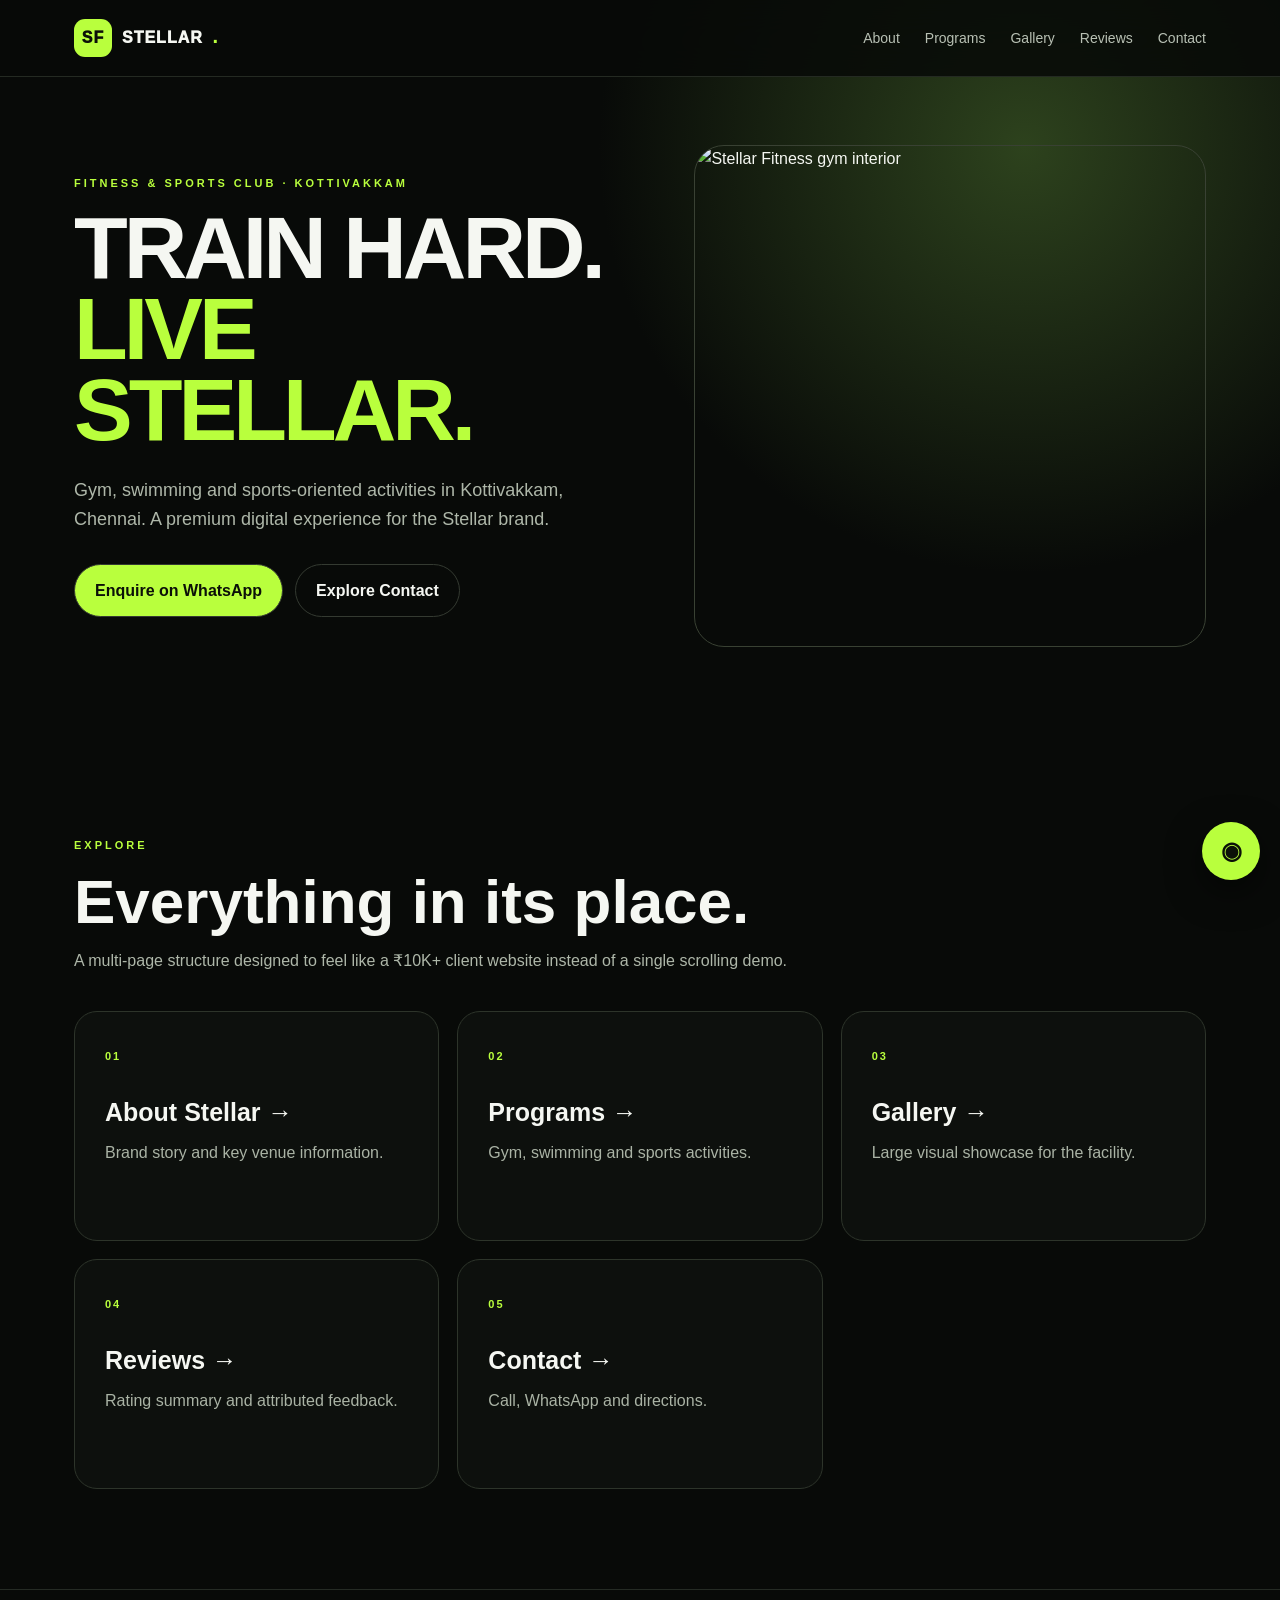
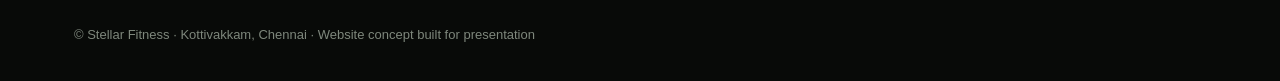
==== commit e8ca3572: "Create premium multi-page Stellar Fitness site" ====
--- a/index.html
+++ b/index.html
@@ -1,138 +1 @@
-<!DOCTYPE html>
-<html lang="en">
-<head>
-<meta charset="UTF-8">
-<meta name="viewport" content="width=device-width,initial-scale=1.0">
-<meta name="theme-color" content="#090b09">
-<title>Stellar Fitness | Fitness & Sports Club | Kottivakkam</title>
-<meta name="description" content="Stellar Fitness, Kottivakkam Chennai — gym, swimming and sports activities. View facilities, reviews, location and contact details.">
-<style>
-*{box-sizing:border-box;margin:0;padding:0}
-html{scroll-behavior:smooth;scroll-padding-top:88px}
-body{font-family:Inter,Arial,sans-serif;background:#090b09;color:#f5f7f2;line-height:1.6}
-a{text-decoration:none;color:inherit}
-button{font:inherit}
-.wrap{max-width:1180px;margin:auto;padding:0 24px}
-.nav{position:fixed;inset:0 0 auto;z-index:50;background:rgba(9,11,9,.82);backdrop-filter:blur(18px);border-bottom:1px solid #252a23}
-.navin{height:76px;display:flex;align-items:center;justify-content:space-between}
-.brand{display:flex;align-items:center;gap:10px;font-weight:950;letter-spacing:1px}
-.brandmark{width:38px;height:38px;border-radius:11px;display:grid;place-items:center;background:#b9ff3d;color:#10130d;font-weight:950}
-.brand span{color:#b9ff3d}
-.links{display:flex;gap:27px;color:#bdc3ba;font-size:14px}
-.links a{transition:.2s}.links a:hover{color:#b9ff3d}
-.btn{display:inline-flex;align-items:center;justify-content:center;padding:13px 20px;border-radius:999px;border:1px solid #343a31;font-weight:850;transition:transform .2s,background .2s,box-shadow .2s}
-.btn:hover{transform:translateY(-2px)}
-.primary{background:#b9ff3d;color:#0c100a;border-color:#b9ff3d;box-shadow:0 8px 30px rgba(185,255,61,.12)}
-.primary:hover{background:#c7ff61}
-.secondary{background:#151915}
-.mobile{display:none}
-.menu-btn{display:none;background:#151915;color:#fff;border:1px solid #343a31;border-radius:12px;width:44px;height:44px;cursor:pointer}
-.mobile-menu{display:none}
-
-.hero{min-height:100vh;padding:125px 0 80px;display:flex;align-items:center;background:radial-gradient(circle at 75% 25%,#293d1b 0,transparent 34%),#090b09}
-.hero-grid{display:grid;grid-template-columns:1.05fr .95fr;gap:55px;align-items:center}
-.eyebrow{color:#b9ff3d;text-transform:uppercase;letter-spacing:3px;font-weight:850;font-size:11px;margin-bottom:16px}
-.hero h1{font-size:clamp(48px,7vw,88px);line-height:.92;letter-spacing:-4px;margin-bottom:25px}
-.hero h1 span{color:#b9ff3d}
-.hero p{font-size:18px;color:#b9c0b6;max-width:650px;margin-bottom:30px}
-.actions{display:flex;gap:12px;flex-wrap:wrap}
-.hero-photo{min-height:550px;border-radius:30px;overflow:hidden;position:relative;border:1px solid #394033;background:#111;box-shadow:0 25px 70px rgba(0,0,0,.35)}
-.hero-photo img{width:100%;height:100%;min-height:550px;object-fit:cover;display:block}
-.hero-photo:after{content:"";position:absolute;inset:0;background:linear-gradient(transparent 42%,rgba(0,0,0,.82))}
-.photo-caption{position:absolute;z-index:2;left:24px;right:24px;bottom:24px;padding:18px;border-radius:17px;background:rgba(5,7,5,.72);border:1px solid rgba(255,255,255,.14)}
-.photo-caption strong{font-size:23px}.photo-caption small{display:block;color:#c2c8bf}
-
-.section{padding:100px 0}
-.section h2{font-size:clamp(36px,5vw,60px);line-height:1;margin-bottom:15px}
-.lead{max-width:720px;color:#aeb6aa}
-.stats{display:grid;grid-template-columns:repeat(3,1fr);gap:1px;margin-top:38px;background:#30362d;border:1px solid #30362d}
-.stat{padding:23px;background:#111410}
-.stat b{font-size:30px;color:#b9ff3d;display:block}.stat span{font-size:12px;color:#a6ada3}
-.dark{background:#111510;border-top:1px solid #20261f;border-bottom:1px solid #20261f}
-.cards{display:grid;grid-template-columns:repeat(3,1fr);gap:18px;margin-top:38px}
-.card{padding:29px;border:1px solid #2b3229;border-radius:22px;background:#0d100d;min-height:220px;transition:transform .2s,border-color .2s}
-.card:hover{transform:translateY(-5px);border-color:#506044}
-.num{color:#b9ff3d;font-size:11px;font-weight:900;letter-spacing:2px}
-.card h3{font-size:24px;margin:27px 0 9px}.card p{color:#aab2a6}
-
-.gallery{display:grid;grid-template-columns:1.5fr .7fr;gap:18px;margin-top:38px}
-.gallery img{width:100%;height:420px;object-fit:cover;border-radius:24px;border:1px solid #30362d}
-.gallery .note{border:1px solid #30362d;border-radius:24px;padding:28px;background:#111410;display:flex;flex-direction:column;justify-content:flex-end}
-.note h3{font-size:28px;margin-bottom:8px}.note p{color:#aab2a6}
-
-.review-grid{display:grid;grid-template-columns:.7fr 1.3fr;gap:28px;margin-top:38px}
-.rating{border:1px solid #30362d;border-radius:24px;padding:30px;background:#0d100d}
-.rating .score{font-size:58px;font-weight:950;color:#b9ff3d;line-height:1}
-.stars{letter-spacing:4px;margin:8px 0;color:#b9ff3d}
-.rating p{color:#a9b0a6;font-size:14px}
-.review-list{display:grid;gap:14px}
-.review{padding:23px;border:1px solid #30362d;border-radius:20px;background:#111410}
-.review b{display:block;margin-bottom:8px}.review q{color:#cbd0c8}.review small{display:block;margin-top:9px;color:#7f887c}
-.review-link{margin-top:15px;display:inline-block;color:#b9ff3d;font-weight:800}
-
-.contact{display:grid;grid-template-columns:1fr 1fr;gap:35px;align-items:center}
-.contactbox{border:1px solid #30362d;border-radius:25px;padding:30px;background:#0d100d}
-.contactbox p{color:#aeb5aa;margin:9px 0}
-.footer{padding:35px 0;color:#7f877d;border-top:1px solid #242a23;font-size:13px}
-.float-wa{position:fixed;right:22px;bottom:22px;z-index:40;width:58px;height:58px;border-radius:50%;display:grid;place-items:center;background:#b9ff3d;color:#091008;font-size:24px;font-weight:950;box-shadow:0 12px 35px rgba(0,0,0,.4);transition:.2s}
-.float-wa:hover{transform:translateY(-3px) scale(1.04)}
-
-@media(max-width:800px){
-.links{display:none}.menu-btn{display:grid;place-items:center}
-.mobile{display:none}
-.mobile-menu{position:absolute;top:76px;left:12px;right:12px;padding:12px;border:1px solid #30362d;border-radius:18px;background:rgba(13,16,13,.97);box-shadow:0 20px 50px rgba(0,0,0,.4)}
-.mobile-menu.open{display:grid}.mobile-menu a{padding:13px 14px;color:#c6ccc2;border-radius:12px}.mobile-menu a:hover{background:#1a1f18;color:#b9ff3d}
-.hero{padding-top:110px}.hero-grid,.contact,.review-grid{grid-template-columns:1fr}
-.hero-photo,.hero-photo img{min-height:380px}.cards,.stats,.gallery{grid-template-columns:1fr}
-.gallery img{height:320px}.section{padding:75px 0}.hero h1{letter-spacing:-2px}
-.actions .btn{width:100%}.contactbox{padding:24px}.float-wa{right:16px;bottom:16px}
-}
-@media(prefers-reduced-motion:reduce){html{scroll-behavior:auto}.btn,.card,.float-wa{transition:none}}
-</style>
-</head>
-<body>
-<nav class="nav">
-<div class="wrap navin">
-<a class="brand" href="#top" aria-label="Stellar Fitness home"><span class="brandmark">SF</span>STELLAR<span>.</span></a>
-<div class="links"><a href="#about">About</a><a href="#programs">Programs</a><a href="#gallery">Gallery</a><a href="#reviews">Reviews</a><a href="#contact">Contact</a></div>
-<button class="menu-btn" id="menuBtn" aria-label="Open menu" aria-expanded="false">☰</button>
-</div>
-<div class="mobile-menu" id="mobileMenu">
-<a href="#about">About</a><a href="#programs">Programs</a><a href="#gallery">Gallery</a><a href="#reviews">Reviews</a><a href="#contact">Contact</a>
-</div>
-</nav>
-
-<main id="top">
-<section class="hero"><div class="wrap hero-grid"><div>
-<div class="eyebrow">Fitness & Sports Club · Kottivakkam</div>
-<h1>TRAIN HARD.<br><span>LIVE STELLAR.</span></h1>
-<p>Gym, swimming and sports-oriented activities in Kottivakkam, Chennai. Train, move and perform better.</p>
-<div class="actions"><a class="btn primary" href="https://wa.me/918071270406?text=Hi%20Stellar%20Fitness%2C%20I%27d%20like%20to%20know%20more." target="_blank" rel="noopener">Enquire on WhatsApp</a><a class="btn secondary" href="https://www.google.com/maps/search/?api=1&query=Stellar%20Fitness%2C%20Kottivakkam%2C%20Chennai" target="_blank" rel="noopener">Get Directions</a></div>
-</div>
-<div class="hero-photo"><img src="https://pbs.twimg.com/media/DUIHukoVMAEBLVO.jpg" alt="Stellar Fitness gym interior"><div class="photo-caption"><strong>Stellar Fitness</strong><small>Fitness & Sports Club · Kottivakkam, Chennai</small></div></div>
-</div></section>
-
-<section class="section" id="about"><div class="wrap"><div class="eyebrow">About Stellar</div><h2>More than a gym.</h2><p class="lead">Public listings associate Stellar Fitness with gym training, swimming and sports coaching in Kottivakkam.</p>
-<div class="stats"><div class="stat"><b>3.8★</b><span>Google listing rating</span></div><div class="stat"><b>320</b><span>Justdial ratings shown</span></div><div class="stat"><b>24/7</b><span>Current Google listing hours</span></div></div></div></section>
-
-<section class="section dark" id="programs"><div class="wrap"><div class="eyebrow">Programs</div><h2>Train your way.</h2><p class="lead">Activities found across current public listings. Confirm schedules, availability and pricing directly with Stellar Fitness.</p>
-<div class="cards"><article class="card"><span class="num">01 / GYM</span><h3>Strength & Fitness</h3><p>Gym and fitness training in the Kottivakkam facility.</p></article><article class="card"><span class="num">02 / SWIMMING</span><h3>Swimming</h3><p>Swimming classes/facilities are listed for Stellar Fitness.</p></article><article class="card"><span class="num">03 / SPORTS</span><h3>Table Tennis & More</h3><p>Table tennis coaching and other sports activities are associated with the venue.</p></article></div></div></section>
-
-<section class="section" id="gallery"><div class="wrap"><div class="eyebrow">Gallery</div><h2>Inside Stellar.</h2><div class="gallery"><img src="https://pbs.twimg.com/media/DUIHukoVMAEBLVO.jpg" alt="Stellar Fitness cardio area"><div class="note"><h3>Real facility photo</h3><p>This public image shows the Stellar Fitness branding and cardio area. Replace/add official high-resolution photos supplied by the business before final client launch.</p></div></div></div></section>
-
-<section class="section dark" id="reviews"><div class="wrap"><div class="eyebrow">Customer feedback</div><h2>What members have shared.</h2><p class="lead">The review section uses a rating summary and short attributed excerpts rather than reproducing the full review corpus.</p>
-<div class="review-grid"><div class="rating"><div class="score">3.8</div><div class="stars">★★★★★</div><p>320 ratings shown on Justdial's Stellar Fitness review page. Google currently lists Stellar Fitness at 3.8.</p><a class="review-link" href="https://www.justdial.com/Chennai/Stellar-Fitness-Near-Police-Booth-Bay-View-Drive-Water-Land-Drive-Kottivakkam/044PXX44-XX44-161130082915-I2L5_BZDET/reviews" target="_blank" rel="noopener">Read all available reviews →</a></div>
-<div class="review-list"><article class="review"><b>DINAKARAN · 2019</b><q>Stellar fitness always good... good ventilation... swimming pool including and steam bath.</q><small>Source: Justdial review listing</small></article><article class="review"><b>Review highlights</b><q>Public listings mention gym equipment, treadmill machines, swimming pool and sports activities.</q><small>Summary based on current public listings</small></article><article class="review"><b>Review coverage</b><q>For the complete and current review set, use the linked review page rather than copying all third-party reviews into the site.</q><small>320 ratings shown on the reviewed Justdial page</small></article></div></div></div></section>
-
-<section class="section" id="contact"><div class="wrap contact"><div><div class="eyebrow">Visit Stellar</div><h2>Ready to start?</h2><p class="lead">Contact the team for membership, timings, programs and current availability.</p></div>
-<div class="contactbox"><strong>Stellar Fitness</strong><p>3, Bay View Drive / Water Land Drive, Kottivakkam, Chennai 600041</p><p>+91 8071 270 406</p><p>Google currently shows open 24 hours.</p><div class="actions" style="margin-top:20px"><a class="btn primary" href="tel:+918071270406">Call Now</a><a class="btn secondary" href="https://www.google.com/maps/search/?api=1&query=Stellar%20Fitness%2C%20Kottivakkam%2C%20Chennai" target="_blank" rel="noopener">Maps</a></div></div></div></section>
-</main>
-<footer class="footer"><div class="wrap">© Stellar Fitness · Kottivakkam, Chennai · Website concept built for presentation</div></footer>
-<a class="float-wa" href="https://wa.me/918071270406?text=Hi%20Stellar%20Fitness%2C%20I%27d%20like%20to%20know%20more." target="_blank" rel="noopener" aria-label="Chat with Stellar Fitness on WhatsApp">◉</a>
-<script>
-const btn=document.getElementById('menuBtn'),menu=document.getElementById('mobileMenu');
-btn.addEventListener('click',()=>{const open=menu.classList.toggle('open');btn.setAttribute('aria-expanded',open)});
-menu.querySelectorAll('a').forEach(a=>a.addEventListener('click',()=>{menu.classList.remove('open');btn.setAttribute('aria-expanded','false')}));
-</script>
-</body>
-</html>+<!doctype html><html lang="en"><head><meta charset="UTF-8"><meta name="viewport" content="width=device-width,initial-scale=1"><meta name="description" content="Stellar Fitness Kottivakkam Chennai — gym, swimming and sports activities."><title>Stellar Fitness | Kottivakkam</title><link rel="stylesheet" href="styles.css"></head><body><nav class="nav"><div class="wrap navin"><a class="brand" href="index.html"><span class="mark">SF</span>STELLAR<span class="green">.</span></a><div class="links"><a href="about.html">About</a><a href="programs.html">Programs</a><a href="gallery.html">Gallery</a><a href="reviews.html">Reviews</a><a href="contact.html">Contact</a></div><a class="btn cta mobile" href="https://wa.me/918071270406?text=Hi%20Stellar%20Fitness%2C%20I%27d%20like%20to%20know%20more." target="_blank">WhatsApp</a></div></nav><main><section class="hero"><div class="wrap hero-grid"><div><div class="eyebrow">Fitness & Sports Club · Kottivakkam</div><h1>TRAIN HARD.<br><span class="green">LIVE STELLAR.</span></h1><p>Gym, swimming and sports-oriented activities in Kottivakkam, Chennai. A premium digital experience for the Stellar brand.</p><div class="actions"><a class="btn cta" href="https://wa.me/918071270406?text=Hi%20Stellar%20Fitness%2C%20I%27d%20like%20to%20know%20more." target="_blank">Enquire on WhatsApp</a><a class="btn" href="contact.html">Explore Contact</a></div></div><div class="photo"><img src="https://pbs.twimg.com/media/DUIHukoVMAEBLVO.jpg" alt="Stellar Fitness gym interior"></div></div></section><section class="section"><div class="wrap"><div class="eyebrow">Explore</div><h2>Everything in its place.</h2><p class="lead">A multi-page structure designed to feel like a ₹10K+ client website instead of a single scrolling demo.</p><div class="cards"><a class="card" href="about.html"><span class="num">01</span><h3>About Stellar →</h3><p>Brand story and key venue information.</p></a><a class="card" href="programs.html"><span class="num">02</span><h3>Programs →</h3><p>Gym, swimming and sports activities.</p></a><a class="card" href="gallery.html"><span class="num">03</span><h3>Gallery →</h3><p>Large visual showcase for the facility.</p></a><a class="card" href="reviews.html"><span class="num">04</span><h3>Reviews →</h3><p>Rating summary and attributed feedback.</p></a><a class="card" href="contact.html"><span class="num">05</span><h3>Contact →</h3><p>Call, WhatsApp and directions.</p></a></div></div></section></main><footer class="footer"><div class="wrap">© Stellar Fitness · Kottivakkam, Chennai · Website concept built for presentation</div></footer><a class="float" href="https://wa.me/918071270406?text=Hi%20Stellar%20Fitness%2C%20I%27d%20like%20to%20know%20more." target="_blank" aria-label="WhatsApp">◉</a></body></html>
--- a/styles.css
+++ b/styles.css
@@ -0,0 +1 @@
+*{box-sizing:border-box;margin:0;padding:0}html{scroll-behavior:smooth}body{font-family:Inter,Arial,sans-serif;background:#080a08;color:#f5f7f2;line-height:1.6}a{text-decoration:none;color:inherit}.wrap{max-width:1180px;margin:auto;padding:0 24px}.nav{position:fixed;top:0;left:0;right:0;z-index:50;background:rgba(8,10,8,.86);backdrop-filter:blur(18px);border-bottom:1px solid #242a22}.navin{height:76px;display:flex;align-items:center;justify-content:space-between}.brand{display:flex;align-items:center;gap:10px;font-weight:950;letter-spacing:1px}.mark{width:38px;height:38px;border-radius:11px;background:#b9ff3d;color:#0b1008;display:grid;place-items:center}.green{color:#b9ff3d}.links{display:flex;gap:25px;color:#b8c0b4;font-size:14px}.links a:hover{color:#b9ff3d}.cta{background:#b9ff3d;color:#0b1008;border:0}.btn{display:inline-flex;align-items:center;justify-content:center;padding:13px 20px;border-radius:999px;border:1px solid #343a31;font-weight:850;transition:.2s}.btn:hover{transform:translateY(-2px)}.hero{min-height:72vh;padding:145px 0 90px;background:radial-gradient(circle at 80% 20%,#2d421d,transparent 36%),#080a08}.hero-grid{display:grid;grid-template-columns:1.05fr .95fr;gap:55px;align-items:center}.eyebrow{font-size:11px;letter-spacing:3px;text-transform:uppercase;color:#b9ff3d;font-weight:900;margin-bottom:16px}.hero h1{font-size:clamp(48px,7vw,88px);line-height:.92;letter-spacing:-4px;margin-bottom:25px}.hero p{font-size:18px;color:#aeb7a9;max-width:650px;margin-bottom:30px}.actions{display:flex;gap:12px;flex-wrap:wrap}.photo{border-radius:30px;overflow:hidden;border:1px solid #394133;min-height:500px}.photo img{width:100%;height:100%;min-height:500px;object-fit:cover;display:block}.section{padding:100px 0}.section h2{font-size:clamp(38px,5vw,62px);line-height:1;margin-bottom:15px}.lead{color:#aeb7a9;max-width:720px}.dark{background:#111510;border-block:1px solid #222920}.cards{display:grid;grid-template-columns:repeat(3,1fr);gap:18px;margin-top:38px}.card{padding:30px;border:1px solid #2d342a;border-radius:23px;background:#0d100d;min-height:230px;transition:.2s}.card:hover{transform:translateY(-5px);border-color:#58694c}.card h3{font-size:25px;margin:24px 0 8px}.card p{color:#aab3a5}.num{color:#b9ff3d;font-size:11px;font-weight:900;letter-spacing:2px}.stats{display:grid;grid-template-columns:repeat(3,1fr);gap:1px;margin-top:38px;border:1px solid #30362d;background:#30362d}.stat{background:#111410;padding:25px}.stat b{font-size:32px;color:#b9ff3d;display:block}.stat span{font-size:12px;color:#a6ada3}.gallery{display:grid;grid-template-columns:repeat(2,1fr);gap:18px;margin-top:38px}.gallery img{width:100%;height:360px;object-fit:cover;border-radius:24px;border:1px solid #30362d}.review-grid{display:grid;grid-template-columns:.7fr 1.3fr;gap:25px;margin-top:38px}.rating,.review,.contactbox{border:1px solid #30362d;border-radius:24px;background:#0d100d;padding:28px}.score{font-size:62px;color:#b9ff3d;font-weight:950;line-height:1}.stars{color:#b9ff3d;letter-spacing:4px;margin:8px 0}.review-list{display:grid;gap:14px}.review q{color:#d1d6ce}.review small{display:block;color:#7f887d;margin-top:10px}.contact{display:grid;grid-template-columns:1fr 1fr;gap:30px;align-items:center}.contactbox p{color:#aeb7a9;margin:10px 0}.footer{border-top:1px solid #252b24;padding:35px 0;color:#7e877c;font-size:13px}.mobile{display:none}.pill{display:inline-block;padding:7px 12px;border:1px solid #34402e;border-radius:999px;color:#b9ff3d;font-size:11px;font-weight:800;margin:4px}.float{position:fixed;right:20px;bottom:20px;z-index:40;width:58px;height:58px;border-radius:50%;background:#b9ff3d;color:#0b1008;display:grid;place-items:center;font-size:24px;font-weight:900;box-shadow:0 12px 35px #0008}.back{color:#9fa99c;font-size:14px;display:inline-block;margin-bottom:22px}.back:hover{color:#b9ff3d}@media(max-width:800px){.links{display:none}.mobile{display:inline-flex}.hero{padding-top:120px}.hero-grid,.contact,.review-grid{grid-template-columns:1fr}.photo,.photo img{min-height:360px}.cards,.stats,.gallery{grid-template-columns:1fr}.gallery img{height:300px}.section{padding:75px 0}.hero h1{letter-spacing:-2px}.actions .btn{width:100%}}
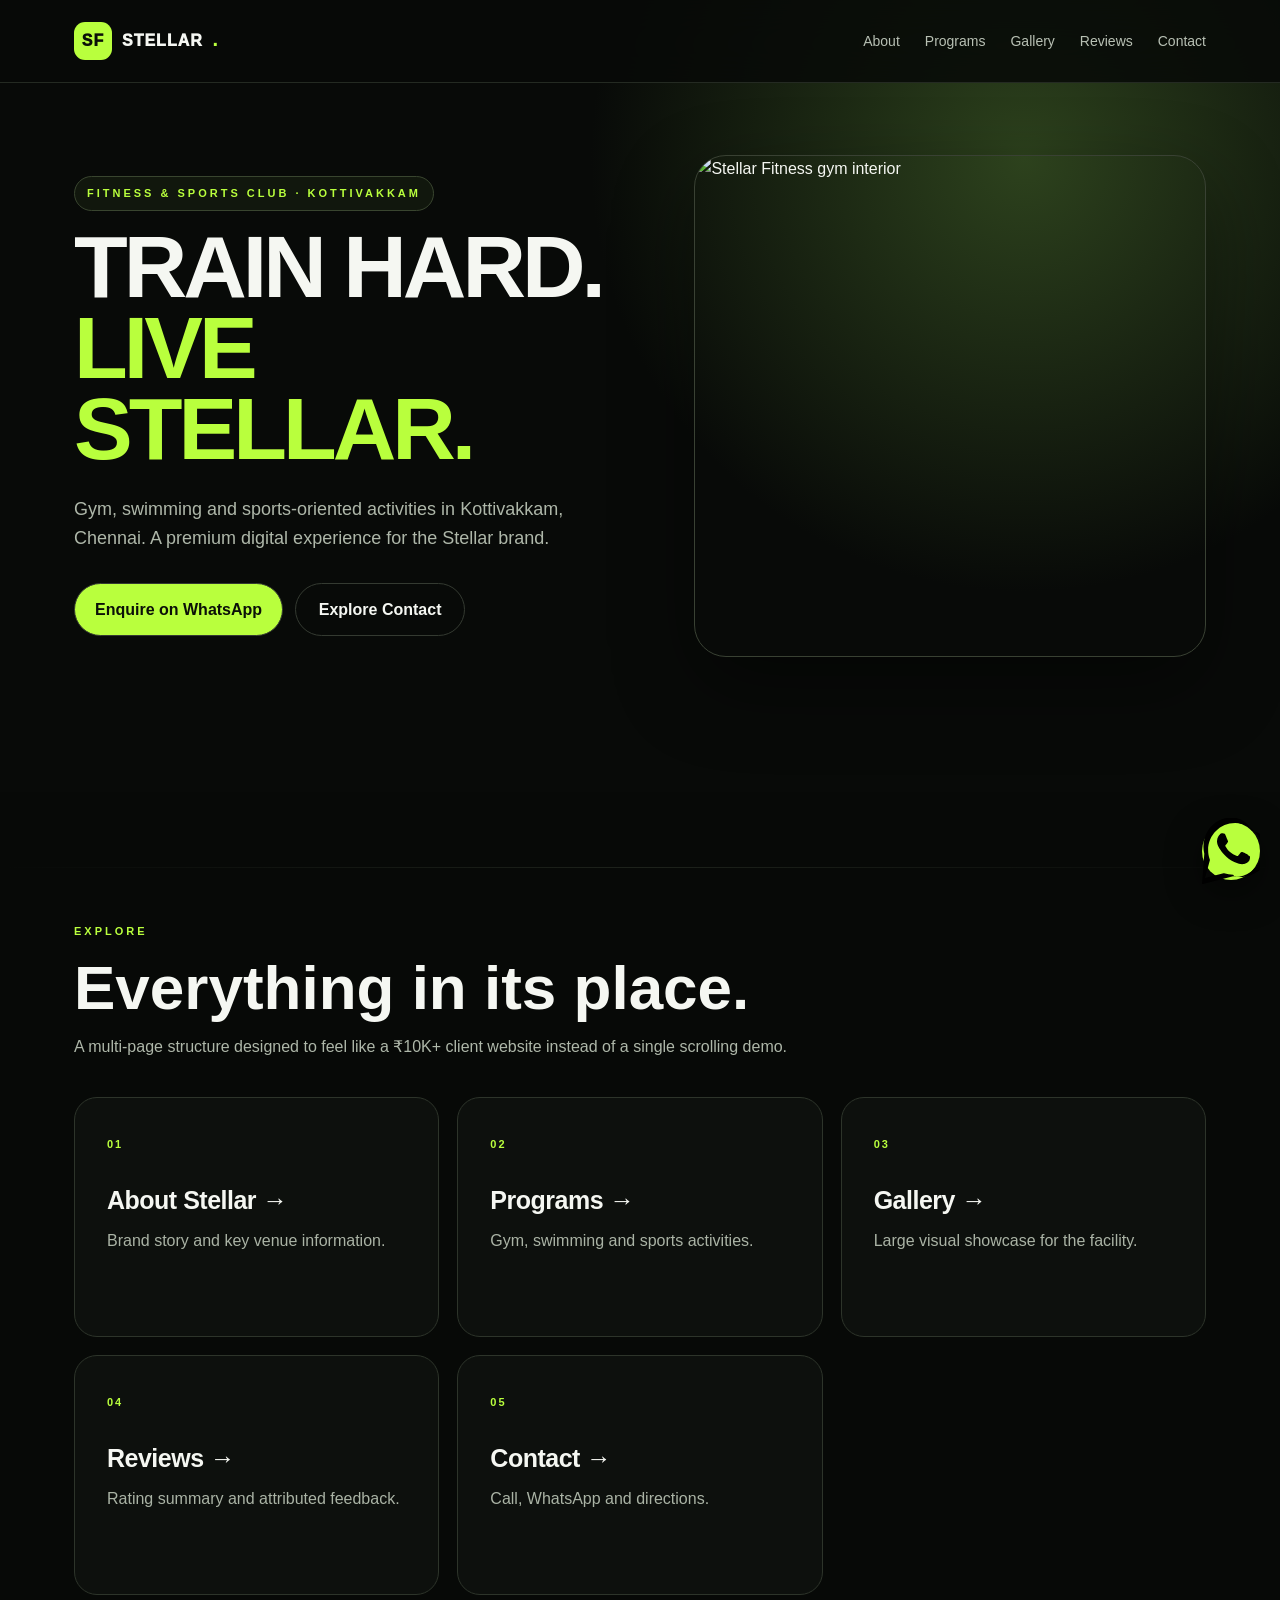
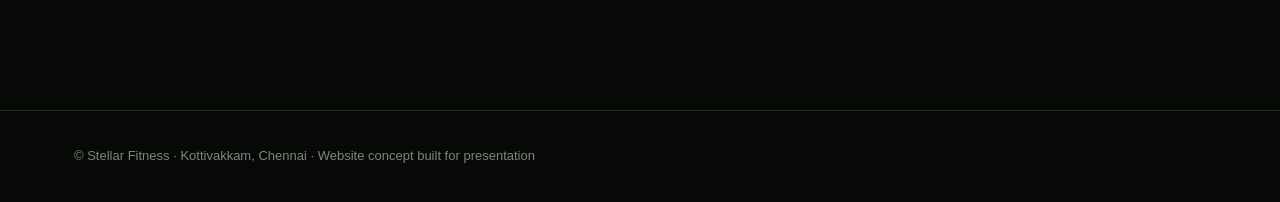
==== commit 61a9ec4b: "Use WhatsApp logo for floating button" ====
--- a/index.html
+++ b/index.html
@@ -1 +1 @@
-<!doctype html><html lang="en"><head><meta charset="UTF-8"><meta name="viewport" content="width=device-width,initial-scale=1"><meta name="description" content="Stellar Fitness Kottivakkam Chennai — gym, swimming and sports activities."><title>Stellar Fitness | Kottivakkam</title><link rel="stylesheet" href="styles.css"></head><body><nav class="nav"><div class="wrap navin"><a class="brand" href="index.html"><span class="mark">SF</span>STELLAR<span class="green">.</span></a><div class="links"><a href="about.html">About</a><a href="programs.html">Programs</a><a href="gallery.html">Gallery</a><a href="reviews.html">Reviews</a><a href="contact.html">Contact</a></div><a class="btn cta mobile" href="https://wa.me/918071270406?text=Hi%20Stellar%20Fitness%2C%20I%27d%20like%20to%20know%20more." target="_blank">WhatsApp</a></div></nav><main><section class="hero"><div class="wrap hero-grid"><div><div class="eyebrow">Fitness & Sports Club · Kottivakkam</div><h1>TRAIN HARD.<br><span class="green">LIVE STELLAR.</span></h1><p>Gym, swimming and sports-oriented activities in Kottivakkam, Chennai. A premium digital experience for the Stellar brand.</p><div class="actions"><a class="btn cta" href="https://wa.me/918071270406?text=Hi%20Stellar%20Fitness%2C%20I%27d%20like%20to%20know%20more." target="_blank">Enquire on WhatsApp</a><a class="btn" href="contact.html">Explore Contact</a></div></div><div class="photo"><img src="https://pbs.twimg.com/media/DUIHukoVMAEBLVO.jpg" alt="Stellar Fitness gym interior"></div></div></section><section class="section"><div class="wrap"><div class="eyebrow">Explore</div><h2>Everything in its place.</h2><p class="lead">A multi-page structure designed to feel like a ₹10K+ client website instead of a single scrolling demo.</p><div class="cards"><a class="card" href="about.html"><span class="num">01</span><h3>About Stellar →</h3><p>Brand story and key venue information.</p></a><a class="card" href="programs.html"><span class="num">02</span><h3>Programs →</h3><p>Gym, swimming and sports activities.</p></a><a class="card" href="gallery.html"><span class="num">03</span><h3>Gallery →</h3><p>Large visual showcase for the facility.</p></a><a class="card" href="reviews.html"><span class="num">04</span><h3>Reviews →</h3><p>Rating summary and attributed feedback.</p></a><a class="card" href="contact.html"><span class="num">05</span><h3>Contact →</h3><p>Call, WhatsApp and directions.</p></a></div></div></section></main><footer class="footer"><div class="wrap">© Stellar Fitness · Kottivakkam, Chennai · Website concept built for presentation</div></footer><a class="float" href="https://wa.me/918071270406?text=Hi%20Stellar%20Fitness%2C%20I%27d%20like%20to%20know%20more." target="_blank" aria-label="WhatsApp">◉</a></body></html>+<!doctype html><html lang="en"><head><meta charset="UTF-8"><meta name="viewport" content="width=device-width,initial-scale=1"><meta name="description" content="Stellar Fitness Kottivakkam Chennai — gym, swimming and sports activities."><title>Stellar Fitness | Kottivakkam</title><link rel="stylesheet" href="styles.css"></head><body><nav class="nav"><div class="wrap navin"><a class="brand" href="index.html"><span class="mark">SF</span>STELLAR<span class="green">.</span></a><div class="links"><a href="about.html">About</a><a href="programs.html">Programs</a><a href="gallery.html">Gallery</a><a href="reviews.html">Reviews</a><a href="contact.html">Contact</a></div><a class="btn cta mobile" href="https://wa.me/918071270406?text=Hi%20Stellar%20Fitness%2C%20I%27d%20like%20to%20know%20more." target="_blank">WhatsApp</a></div></nav><main><section class="hero"><div class="wrap hero-grid"><div><div class="eyebrow">Fitness & Sports Club · Kottivakkam</div><h1>TRAIN HARD.<br><span class="green">LIVE STELLAR.</span></h1><p>Gym, swimming and sports-oriented activities in Kottivakkam, Chennai. A premium digital experience for the Stellar brand.</p><div class="actions"><a class="btn cta" href="https://wa.me/918071270406?text=Hi%20Stellar%20Fitness%2C%20I%27d%20like%20to%20know%20more." target="_blank">Enquire on WhatsApp</a><a class="btn" href="contact.html">Explore Contact</a></div></div><div class="photo"><img src="https://pbs.twimg.com/media/DUIHukoVMAEBLVO.jpg" alt="Stellar Fitness gym interior"></div></div></section><section class="section"><div class="wrap"><div class="eyebrow">Explore</div><h2>Everything in its place.</h2><p class="lead">A multi-page structure designed to feel like a ₹10K+ client website instead of a single scrolling demo.</p><div class="cards"><a class="card" href="about.html"><span class="num">01</span><h3>About Stellar →</h3><p>Brand story and key venue information.</p></a><a class="card" href="programs.html"><span class="num">02</span><h3>Programs →</h3><p>Gym, swimming and sports activities.</p></a><a class="card" href="gallery.html"><span class="num">03</span><h3>Gallery →</h3><p>Large visual showcase for the facility.</p></a><a class="card" href="reviews.html"><span class="num">04</span><h3>Reviews →</h3><p>Rating summary and attributed feedback.</p></a><a class="card" href="contact.html"><span class="num">05</span><h3>Contact →</h3><p>Call, WhatsApp and directions.</p></a></div></div></section></main><footer class="footer"><div class="wrap">© Stellar Fitness · Kottivakkam, Chennai · Website concept built for presentation</div></footer><a class="float" href="https://wa.me/918071270406?text=Hi%20Stellar%20Fitness%2C%20I%27d%20like%20to%20know%20more." target="_blank" aria-label="WhatsApp"><svg viewBox="0 0 448 512" aria-hidden="true" focusable="false"><path d="M380.9 97.1C339-3.7 224.5-27.4 131.2 18.5 37.8 64.5-6.5 176.2 17.7 276.7L0 512l240.1-62.8c99.5 24.2 211.2-20.1 257.2-113.5 45.9-93.3 22.2-207.8-116.4-238.6zM240.1 438.6c-23.7 0-46.9-3.7-69.1-11l-5-1.6-142.5 37.3 37.8-138.9-1.8-5.2c-8-23.2-12.1-47.5-12.1-72.2 0-114.7 93.3-208 208-208s208 93.3 208 208-93.3 208-208 208zm114.5-155.1c-6.2-3.1-36.5-18-42.1-20.1-5.6-2.1-9.7-3.1-13.8 3.1-4.1 6.2-15.8 20.1-19.4 24.2-3.6 4.1-7.1 4.7-13.3 1.6-36.2-18.1-60-32.3-84.1-73.1-6.3-10.9 6.3-10.1 18-33.6 2-4.1 1-7.5-.5-10.6-1.5-3.1-13.8-33.2-18.9-45.5-5-12-10.1-10.4-13.8-10.6-3.6-.2-7.8-.2-12-.2s-11 1.6-16.8 7.8c-5.8 6.2-22.1 21.6-22.1 52.7s22.6 61.1 25.7 65.2c3.1 4.1 44.5 67.9 107.8 95.2 40.1 17.3 55.8 18.8 75.8 15.8 12.2-1.8 36.5-14.9 41.6-29.2 5.1-14.3 5.1-26.5 3.6-29.1-1.5-2.6-5.7-4.1-11.9-7.2z"/></svg></a></body></html>
--- a/styles.css
+++ b/styles.css
@@ -1 +1 @@
-*{box-sizing:border-box;margin:0;padding:0}html{scroll-behavior:smooth}body{font-family:Inter,Arial,sans-serif;background:#080a08;color:#f5f7f2;line-height:1.6}a{text-decoration:none;color:inherit}.wrap{max-width:1180px;margin:auto;padding:0 24px}.nav{position:fixed;top:0;left:0;right:0;z-index:50;background:rgba(8,10,8,.86);backdrop-filter:blur(18px);border-bottom:1px solid #242a22}.navin{height:76px;display:flex;align-items:center;justify-content:space-between}.brand{display:flex;align-items:center;gap:10px;font-weight:950;letter-spacing:1px}.mark{width:38px;height:38px;border-radius:11px;background:#b9ff3d;color:#0b1008;display:grid;place-items:center}.green{color:#b9ff3d}.links{display:flex;gap:25px;color:#b8c0b4;font-size:14px}.links a:hover{color:#b9ff3d}.cta{background:#b9ff3d;color:#0b1008;border:0}.btn{display:inline-flex;align-items:center;justify-content:center;padding:13px 20px;border-radius:999px;border:1px solid #343a31;font-weight:850;transition:.2s}.btn:hover{transform:translateY(-2px)}.hero{min-height:72vh;padding:145px 0 90px;background:radial-gradient(circle at 80% 20%,#2d421d,transparent 36%),#080a08}.hero-grid{display:grid;grid-template-columns:1.05fr .95fr;gap:55px;align-items:center}.eyebrow{font-size:11px;letter-spacing:3px;text-transform:uppercase;color:#b9ff3d;font-weight:900;margin-bottom:16px}.hero h1{font-size:clamp(48px,7vw,88px);line-height:.92;letter-spacing:-4px;margin-bottom:25px}.hero p{font-size:18px;color:#aeb7a9;max-width:650px;margin-bottom:30px}.actions{display:flex;gap:12px;flex-wrap:wrap}.photo{border-radius:30px;overflow:hidden;border:1px solid #394133;min-height:500px}.photo img{width:100%;height:100%;min-height:500px;object-fit:cover;display:block}.section{padding:100px 0}.section h2{font-size:clamp(38px,5vw,62px);line-height:1;margin-bottom:15px}.lead{color:#aeb7a9;max-width:720px}.dark{background:#111510;border-block:1px solid #222920}.cards{display:grid;grid-template-columns:repeat(3,1fr);gap:18px;margin-top:38px}.card{padding:30px;border:1px solid #2d342a;border-radius:23px;background:#0d100d;min-height:230px;transition:.2s}.card:hover{transform:translateY(-5px);border-color:#58694c}.card h3{font-size:25px;margin:24px 0 8px}.card p{color:#aab3a5}.num{color:#b9ff3d;font-size:11px;font-weight:900;letter-spacing:2px}.stats{display:grid;grid-template-columns:repeat(3,1fr);gap:1px;margin-top:38px;border:1px solid #30362d;background:#30362d}.stat{background:#111410;padding:25px}.stat b{font-size:32px;color:#b9ff3d;display:block}.stat span{font-size:12px;color:#a6ada3}.gallery{display:grid;grid-template-columns:repeat(2,1fr);gap:18px;margin-top:38px}.gallery img{width:100%;height:360px;object-fit:cover;border-radius:24px;border:1px solid #30362d}.review-grid{display:grid;grid-template-columns:.7fr 1.3fr;gap:25px;margin-top:38px}.rating,.review,.contactbox{border:1px solid #30362d;border-radius:24px;background:#0d100d;padding:28px}.score{font-size:62px;color:#b9ff3d;font-weight:950;line-height:1}.stars{color:#b9ff3d;letter-spacing:4px;margin:8px 0}.review-list{display:grid;gap:14px}.review q{color:#d1d6ce}.review small{display:block;color:#7f887d;margin-top:10px}.contact{display:grid;grid-template-columns:1fr 1fr;gap:30px;align-items:center}.contactbox p{color:#aeb7a9;margin:10px 0}.footer{border-top:1px solid #252b24;padding:35px 0;color:#7e877c;font-size:13px}.mobile{display:none}.pill{display:inline-block;padding:7px 12px;border:1px solid #34402e;border-radius:999px;color:#b9ff3d;font-size:11px;font-weight:800;margin:4px}.float{position:fixed;right:20px;bottom:20px;z-index:40;width:58px;height:58px;border-radius:50%;background:#b9ff3d;color:#0b1008;display:grid;place-items:center;font-size:24px;font-weight:900;box-shadow:0 12px 35px #0008}.back{color:#9fa99c;font-size:14px;display:inline-block;margin-bottom:22px}.back:hover{color:#b9ff3d}@media(max-width:800px){.links{display:none}.mobile{display:inline-flex}.hero{padding-top:120px}.hero-grid,.contact,.review-grid{grid-template-columns:1fr}.photo,.photo img{min-height:360px}.cards,.stats,.gallery{grid-template-columns:1fr}.gallery img{height:300px}.section{padding:75px 0}.hero h1{letter-spacing:-2px}.actions .btn{width:100%}}+*{box-sizing:border-box;margin:0;padding:0}html{scroll-behavior:smooth}body{font-family:Inter,Arial,sans-serif;background:#070907;color:#f5f7f2;line-height:1.6}a{text-decoration:none;color:inherit}.wrap{max-width:1180px;margin:auto;padding:0 24px}.nav{position:fixed;top:0;left:0;right:0;z-index:50;background:rgba(8,10,8,.86);backdrop-filter:blur(18px);border-bottom:1px solid #242a22}.navin{height:82px;display:flex;align-items:center;justify-content:space-between}.brand{display:flex;align-items:center;gap:10px;font-weight:950;letter-spacing:1px}.mark{width:38px;height:38px;border-radius:11px;background:#b9ff3d;color:#0b1008;display:grid;place-items:center}.green{color:#b9ff3d}.links{display:flex;gap:25px;color:#b8c0b4;font-size:14px}.links a:hover{color:#b9ff3d}.cta{background:#b9ff3d;color:#0b1008;border:0}.btn{display:inline-flex;align-items:center;justify-content:center;padding:13px 20px;border-radius:999px;border:1px solid #343a31;font-weight:850;transition:.2s}.btn:hover{transform:translateY(-2px)}.hero{min-height:88vh;padding:155px 0 100px;background:radial-gradient(circle at 80% 20%,#2d421d,transparent 36%),#080a08}.hero-grid{display:grid;grid-template-columns:1.05fr .95fr;gap:55px;align-items:center}.eyebrow{font-size:11px;letter-spacing:3px;text-transform:uppercase;color:#b9ff3d;font-weight:900;margin-bottom:16px}.hero h1{font-size:clamp(48px,7vw,88px);line-height:.92;letter-spacing:-4px;margin-bottom:25px}.hero p{font-size:18px;color:#aeb7a9;max-width:650px;margin-bottom:30px}.actions{display:flex;gap:12px;flex-wrap:wrap}.photo{border-radius:32px;box-shadow:0 30px 80px rgba(0,0,0,.42);overflow:hidden;border:1px solid #394133;min-height:500px}.photo img{width:100%;height:100%;min-height:500px;object-fit:cover;display:block}.section{padding:115px 0}.section h2{font-size:clamp(38px,5vw,62px);line-height:1;margin-bottom:15px}.lead{color:#aeb7a9;max-width:720px}.dark{background:#111510;border-block:1px solid #222920}.cards{display:grid;grid-template-columns:repeat(3,1fr);gap:18px;margin-top:38px}.card{padding:32px;border:1px solid #2d342a;border-radius:23px;background:#0d100d;min-height:240px;transition:.25s}.card:hover{transform:translateY(-5px);border-color:#58694c}.card h3{font-size:25px;margin:24px 0 8px}.card p{color:#aab3a5}.num{color:#b9ff3d;font-size:11px;font-weight:900;letter-spacing:2px}.stats{display:grid;grid-template-columns:repeat(3,1fr);gap:1px;margin-top:38px;border:1px solid #30362d;background:#30362d}.stat{background:#111410;padding:25px}.stat b{font-size:32px;color:#b9ff3d;display:block}.stat span{font-size:12px;color:#a6ada3}.gallery{display:grid;grid-template-columns:repeat(2,1fr);gap:18px;margin-top:38px}.gallery img{width:100%;height:360px;object-fit:cover;border-radius:24px;border:1px solid #30362d}.review-grid{display:grid;grid-template-columns:.7fr 1.3fr;gap:25px;margin-top:38px}.rating,.review,.contactbox,.review-form{border:1px solid #30362d;border-radius:24px;background:#0d100d;padding:28px}.score{font-size:62px;color:#b9ff3d;font-weight:950;line-height:1}.stars{color:#b9ff3d;letter-spacing:4px;margin:8px 0}.review-list{display:grid;gap:14px}.review q{color:#d1d6ce}.review small{display:block;color:#7f887d;margin-top:10px}.contact{display:grid;grid-template-columns:1fr 1fr;gap:30px;align-items:center}.contactbox p{color:#aeb7a9;margin:10px 0}.footer{background:#070907;border-top:1px solid #252b24;padding:35px 0;color:#7e877c;font-size:13px}.mobile{display:none}.pill{display:inline-block;padding:7px 12px;border:1px solid #34402e;border-radius:999px;color:#b9ff3d;font-size:11px;font-weight:800;margin:4px}.float{position:fixed;right:20px;bottom:20px;z-index:40;width:58px;height:58px;border-radius:50%;background:#b9ff3d;color:#0b1008;display:grid;place-items:center;font-size:24px;font-weight:900;box-shadow:0 12px 35px #0008}.back{color:#9fa99c;font-size:14px;display:inline-block;margin-bottom:22px}.back:hover{color:#b9ff3d}@media(max-width:800px){.links{display:none}.mobile{display:inline-flex}.hero{padding-top:120px}.hero-grid,.contact,.review-grid{grid-template-columns:1fr}.photo,.photo img{min-height:360px}.cards,.stats,.gallery{grid-template-columns:1fr}.gallery img{height:300px}.section{padding:75px 0}.hero h1{letter-spacing:-2px}.actions .btn{width:100%}}.section::before{content:"";display:block;height:1px;background:linear-gradient(90deg,transparent,#30372c,transparent);margin:-40px 0 55px;opacity:.55}.section:first-of-type::before{display:none}.hero .eyebrow{display:inline-flex;padding:8px 12px;border:1px solid #39452f;border-radius:999px;background:#11170d}.hero .btn{min-width:170px}.card h3{letter-spacing:-.5px}.rating,.review,.contactbox,.review-form{box-shadow:0 18px 50px rgba(0,0,0,.16)}.gallery img{transition:.25s}.gallery img:hover{transform:scale(1.015)}.review-form{margin-top:14px}.review-form h2{color:#f5f7f2}.review-input{width:100%;margin-top:12px;padding:14px 16px;border-radius:14px;border:1px solid #30382d;background:#080b08;color:#f5f7f2;font:inherit;outline:none;resize:vertical}.review-input:focus{border-color:#b9ff3d;box-shadow:0 0 0 3px rgba(185,255,61,.08)}.review-input::placeholder{color:#727b70}.review-actions{display:flex;align-items:center;justify-content:space-between;gap:15px;margin-top:14px}.star-picker{display:flex;gap:2px}.star-picker button{border:0;background:transparent;color:#4d554a;font-size:25px;cursor:pointer;padding:2px;line-height:1}.star-picker button.selected{color:#b9ff3d}.user-review{animation:reviewIn .3s ease}@keyframes reviewIn{from{opacity:0;transform:translateY(8px)}to{opacity:1;transform:none}}@media(max-width:800px){.navin{height:70px}.hero{min-height:auto;padding:125px 0 75px}.section{padding:80px 0}.section::before{margin:-20px 0 40px}.hero .actions{margin-top:10px}.review-actions{align-items:stretch;flex-direction:column}.review-actions .btn{width:100%}.star-picker{justify-content:center}}
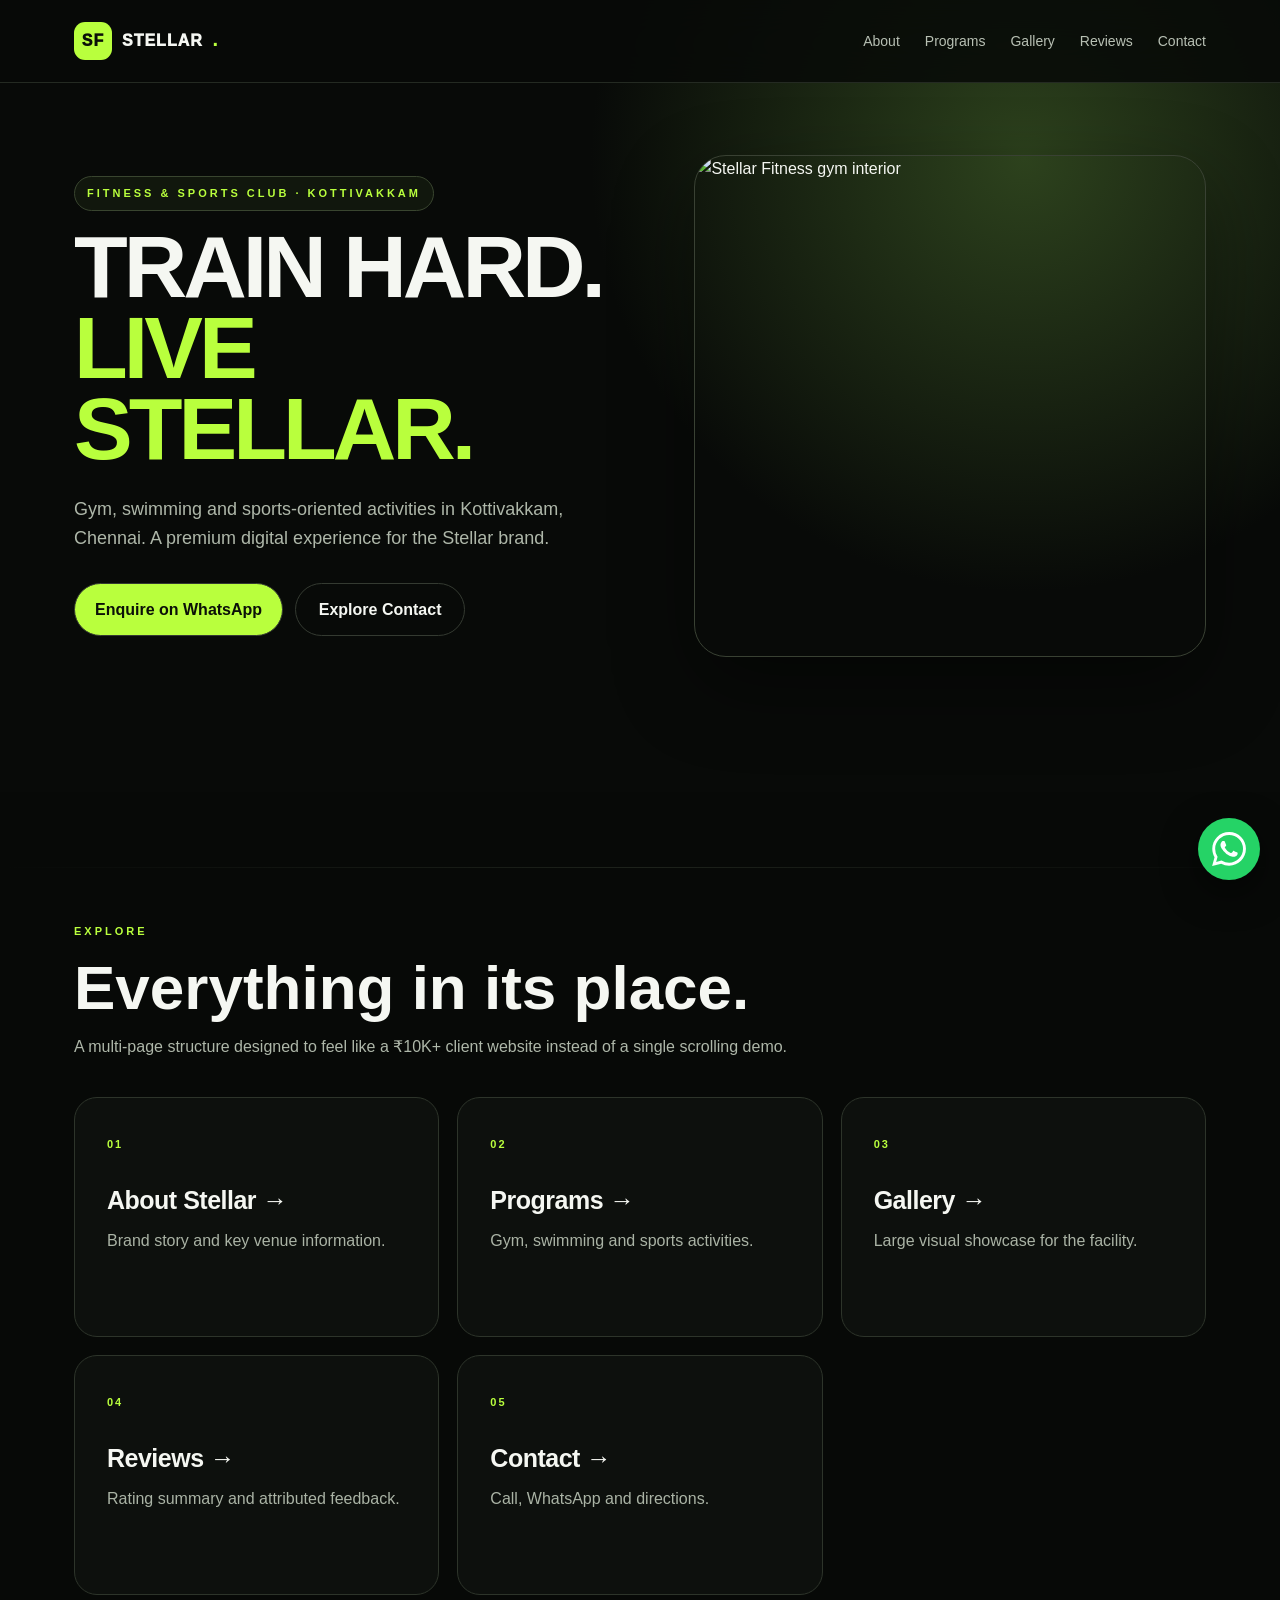
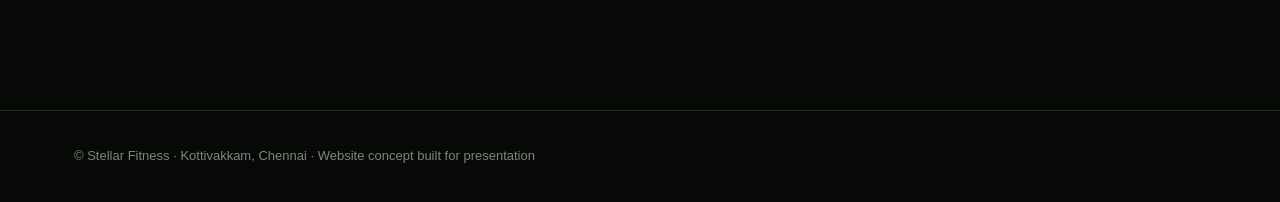
==== commit f56e5235: "Fix WhatsApp floating icon rendering" ====
--- a/index.html
+++ b/index.html
@@ -1 +1 @@
-<!doctype html><html lang="en"><head><meta charset="UTF-8"><meta name="viewport" content="width=device-width,initial-scale=1"><meta name="description" content="Stellar Fitness Kottivakkam Chennai — gym, swimming and sports activities."><title>Stellar Fitness | Kottivakkam</title><link rel="stylesheet" href="styles.css"></head><body><nav class="nav"><div class="wrap navin"><a class="brand" href="index.html"><span class="mark">SF</span>STELLAR<span class="green">.</span></a><div class="links"><a href="about.html">About</a><a href="programs.html">Programs</a><a href="gallery.html">Gallery</a><a href="reviews.html">Reviews</a><a href="contact.html">Contact</a></div><a class="btn cta mobile" href="https://wa.me/918071270406?text=Hi%20Stellar%20Fitness%2C%20I%27d%20like%20to%20know%20more." target="_blank">WhatsApp</a></div></nav><main><section class="hero"><div class="wrap hero-grid"><div><div class="eyebrow">Fitness & Sports Club · Kottivakkam</div><h1>TRAIN HARD.<br><span class="green">LIVE STELLAR.</span></h1><p>Gym, swimming and sports-oriented activities in Kottivakkam, Chennai. A premium digital experience for the Stellar brand.</p><div class="actions"><a class="btn cta" href="https://wa.me/918071270406?text=Hi%20Stellar%20Fitness%2C%20I%27d%20like%20to%20know%20more." target="_blank">Enquire on WhatsApp</a><a class="btn" href="contact.html">Explore Contact</a></div></div><div class="photo"><img src="https://pbs.twimg.com/media/DUIHukoVMAEBLVO.jpg" alt="Stellar Fitness gym interior"></div></div></section><section class="section"><div class="wrap"><div class="eyebrow">Explore</div><h2>Everything in its place.</h2><p class="lead">A multi-page structure designed to feel like a ₹10K+ client website instead of a single scrolling demo.</p><div class="cards"><a class="card" href="about.html"><span class="num">01</span><h3>About Stellar →</h3><p>Brand story and key venue information.</p></a><a class="card" href="programs.html"><span class="num">02</span><h3>Programs →</h3><p>Gym, swimming and sports activities.</p></a><a class="card" href="gallery.html"><span class="num">03</span><h3>Gallery →</h3><p>Large visual showcase for the facility.</p></a><a class="card" href="reviews.html"><span class="num">04</span><h3>Reviews →</h3><p>Rating summary and attributed feedback.</p></a><a class="card" href="contact.html"><span class="num">05</span><h3>Contact →</h3><p>Call, WhatsApp and directions.</p></a></div></div></section></main><footer class="footer"><div class="wrap">© Stellar Fitness · Kottivakkam, Chennai · Website concept built for presentation</div></footer><a class="float" href="https://wa.me/918071270406?text=Hi%20Stellar%20Fitness%2C%20I%27d%20like%20to%20know%20more." target="_blank" aria-label="WhatsApp"><svg viewBox="0 0 448 512" aria-hidden="true" focusable="false"><path d="M380.9 97.1C339-3.7 224.5-27.4 131.2 18.5 37.8 64.5-6.5 176.2 17.7 276.7L0 512l240.1-62.8c99.5 24.2 211.2-20.1 257.2-113.5 45.9-93.3 22.2-207.8-116.4-238.6zM240.1 438.6c-23.7 0-46.9-3.7-69.1-11l-5-1.6-142.5 37.3 37.8-138.9-1.8-5.2c-8-23.2-12.1-47.5-12.1-72.2 0-114.7 93.3-208 208-208s208 93.3 208 208-93.3 208-208 208zm114.5-155.1c-6.2-3.1-36.5-18-42.1-20.1-5.6-2.1-9.7-3.1-13.8 3.1-4.1 6.2-15.8 20.1-19.4 24.2-3.6 4.1-7.1 4.7-13.3 1.6-36.2-18.1-60-32.3-84.1-73.1-6.3-10.9 6.3-10.1 18-33.6 2-4.1 1-7.5-.5-10.6-1.5-3.1-13.8-33.2-18.9-45.5-5-12-10.1-10.4-13.8-10.6-3.6-.2-7.8-.2-12-.2s-11 1.6-16.8 7.8c-5.8 6.2-22.1 21.6-22.1 52.7s22.6 61.1 25.7 65.2c3.1 4.1 44.5 67.9 107.8 95.2 40.1 17.3 55.8 18.8 75.8 15.8 12.2-1.8 36.5-14.9 41.6-29.2 5.1-14.3 5.1-26.5 3.6-29.1-1.5-2.6-5.7-4.1-11.9-7.2z"/></svg></a></body></html>+<!doctype html><html lang="en"><head><meta charset="UTF-8"><meta name="viewport" content="width=device-width,initial-scale=1"><meta name="description" content="Stellar Fitness Kottivakkam Chennai — gym, swimming and sports activities."><title>Stellar Fitness | Kottivakkam</title><link rel="stylesheet" href="styles.css"></head><body><nav class="nav"><div class="wrap navin"><a class="brand" href="index.html"><span class="mark">SF</span>STELLAR<span class="green">.</span></a><div class="links"><a href="about.html">About</a><a href="programs.html">Programs</a><a href="gallery.html">Gallery</a><a href="reviews.html">Reviews</a><a href="contact.html">Contact</a></div><a class="btn cta mobile" href="https://wa.me/918071270406?text=Hi%20Stellar%20Fitness%2C%20I%27d%20like%20to%20know%20more." target="_blank">WhatsApp</a></div></nav><main><section class="hero"><div class="wrap hero-grid"><div><div class="eyebrow">Fitness & Sports Club · Kottivakkam</div><h1>TRAIN HARD.<br><span class="green">LIVE STELLAR.</span></h1><p>Gym, swimming and sports-oriented activities in Kottivakkam, Chennai. A premium digital experience for the Stellar brand.</p><div class="actions"><a class="btn cta" href="https://wa.me/918071270406?text=Hi%20Stellar%20Fitness%2C%20I%27d%20like%20to%20know%20more." target="_blank">Enquire on WhatsApp</a><a class="btn" href="contact.html">Explore Contact</a></div></div><div class="photo"><img src="https://pbs.twimg.com/media/DUIHukoVMAEBLVO.jpg" alt="Stellar Fitness gym interior"></div></div></section><section class="section"><div class="wrap"><div class="eyebrow">Explore</div><h2>Everything in its place.</h2><p class="lead">A multi-page structure designed to feel like a ₹10K+ client website instead of a single scrolling demo.</p><div class="cards"><a class="card" href="about.html"><span class="num">01</span><h3>About Stellar →</h3><p>Brand story and key venue information.</p></a><a class="card" href="programs.html"><span class="num">02</span><h3>Programs →</h3><p>Gym, swimming and sports activities.</p></a><a class="card" href="gallery.html"><span class="num">03</span><h3>Gallery →</h3><p>Large visual showcase for the facility.</p></a><a class="card" href="reviews.html"><span class="num">04</span><h3>Reviews →</h3><p>Rating summary and attributed feedback.</p></a><a class="card" href="contact.html"><span class="num">05</span><h3>Contact →</h3><p>Call, WhatsApp and directions.</p></a></div></div></section></main><footer class="footer"><div class="wrap">© Stellar Fitness · Kottivakkam, Chennai · Website concept built for presentation</div></footer><a class="float" href="https://wa.me/918071270406?text=Hi%20Stellar%20Fitness%2C%20I%27d%20like%20to%20know%20more." target="_blank" aria-label="WhatsApp"><svg viewBox="0 0 24 24" aria-hidden="true" focusable="false"><path d="M20.52 3.48A11.87 11.87 0 0 0 12.08 0C5.53 0 .2 5.32.2 11.87c0 2.09.55 4.13 1.59 5.93L.1 24l6.35-1.67a11.85 11.85 0 0 0 5.63 1.43h.01c6.55 0 11.87-5.32 11.87-11.87 0-3.17-1.23-6.15-3.44-8.41ZM12.09 21.7h-.01a9.82 9.82 0 0 1-5.01-1.37l-.36-.21-3.77.99 1.01-3.68-.23-.38a9.83 9.83 0 0 1-1.5-5.18c0-5.42 4.42-9.83 9.85-9.83 2.63 0 5.1 1.03 6.96 2.89a9.8 9.8 0 0 1 2.88 6.96c0 5.42-4.41 9.83-9.82 9.83Zm5.4-7.37c-.3-.15-1.76-.87-2.03-.97-.27-.1-.47-.15-.67.15-.2.3-.77.97-.94 1.17-.17.2-.35.22-.65.07-1.77-.89-2.93-1.58-4.1-3.58-.31-.53.31-.49.89-1.63.1-.2.05-.37-.02-.52-.07-.15-.67-1.61-.92-2.2-.24-.58-.49-.5-.67-.51-.17-.01-.37-.01-.57-.01-.2 0-.52.07-.79.37-.27.3-1.04 1.02-1.04 2.49s1.07 2.89 1.22 3.09c.15.2 2.1 3.2 5.08 4.49.71.31 1.27.49 1.7.63.72.23 1.38.2 1.9.12.58-.09 1.76-.72 2.01-1.42.25-.7.25-1.3.17-1.42-.07-.12-.27-.2-.57-.35Z"/></svg></a></body></html>
--- a/styles.css
+++ b/styles.css
@@ -1 +1 @@
-*{box-sizing:border-box;margin:0;padding:0}html{scroll-behavior:smooth}body{font-family:Inter,Arial,sans-serif;background:#070907;color:#f5f7f2;line-height:1.6}a{text-decoration:none;color:inherit}.wrap{max-width:1180px;margin:auto;padding:0 24px}.nav{position:fixed;top:0;left:0;right:0;z-index:50;background:rgba(8,10,8,.86);backdrop-filter:blur(18px);border-bottom:1px solid #242a22}.navin{height:82px;display:flex;align-items:center;justify-content:space-between}.brand{display:flex;align-items:center;gap:10px;font-weight:950;letter-spacing:1px}.mark{width:38px;height:38px;border-radius:11px;background:#b9ff3d;color:#0b1008;display:grid;place-items:center}.green{color:#b9ff3d}.links{display:flex;gap:25px;color:#b8c0b4;font-size:14px}.links a:hover{color:#b9ff3d}.cta{background:#b9ff3d;color:#0b1008;border:0}.btn{display:inline-flex;align-items:center;justify-content:center;padding:13px 20px;border-radius:999px;border:1px solid #343a31;font-weight:850;transition:.2s}.btn:hover{transform:translateY(-2px)}.hero{min-height:88vh;padding:155px 0 100px;background:radial-gradient(circle at 80% 20%,#2d421d,transparent 36%),#080a08}.hero-grid{display:grid;grid-template-columns:1.05fr .95fr;gap:55px;align-items:center}.eyebrow{font-size:11px;letter-spacing:3px;text-transform:uppercase;color:#b9ff3d;font-weight:900;margin-bottom:16px}.hero h1{font-size:clamp(48px,7vw,88px);line-height:.92;letter-spacing:-4px;margin-bottom:25px}.hero p{font-size:18px;color:#aeb7a9;max-width:650px;margin-bottom:30px}.actions{display:flex;gap:12px;flex-wrap:wrap}.photo{border-radius:32px;box-shadow:0 30px 80px rgba(0,0,0,.42);overflow:hidden;border:1px solid #394133;min-height:500px}.photo img{width:100%;height:100%;min-height:500px;object-fit:cover;display:block}.section{padding:115px 0}.section h2{font-size:clamp(38px,5vw,62px);line-height:1;margin-bottom:15px}.lead{color:#aeb7a9;max-width:720px}.dark{background:#111510;border-block:1px solid #222920}.cards{display:grid;grid-template-columns:repeat(3,1fr);gap:18px;margin-top:38px}.card{padding:32px;border:1px solid #2d342a;border-radius:23px;background:#0d100d;min-height:240px;transition:.25s}.card:hover{transform:translateY(-5px);border-color:#58694c}.card h3{font-size:25px;margin:24px 0 8px}.card p{color:#aab3a5}.num{color:#b9ff3d;font-size:11px;font-weight:900;letter-spacing:2px}.stats{display:grid;grid-template-columns:repeat(3,1fr);gap:1px;margin-top:38px;border:1px solid #30362d;background:#30362d}.stat{background:#111410;padding:25px}.stat b{font-size:32px;color:#b9ff3d;display:block}.stat span{font-size:12px;color:#a6ada3}.gallery{display:grid;grid-template-columns:repeat(2,1fr);gap:18px;margin-top:38px}.gallery img{width:100%;height:360px;object-fit:cover;border-radius:24px;border:1px solid #30362d}.review-grid{display:grid;grid-template-columns:.7fr 1.3fr;gap:25px;margin-top:38px}.rating,.review,.contactbox,.review-form{border:1px solid #30362d;border-radius:24px;background:#0d100d;padding:28px}.score{font-size:62px;color:#b9ff3d;font-weight:950;line-height:1}.stars{color:#b9ff3d;letter-spacing:4px;margin:8px 0}.review-list{display:grid;gap:14px}.review q{color:#d1d6ce}.review small{display:block;color:#7f887d;margin-top:10px}.contact{display:grid;grid-template-columns:1fr 1fr;gap:30px;align-items:center}.contactbox p{color:#aeb7a9;margin:10px 0}.footer{background:#070907;border-top:1px solid #252b24;padding:35px 0;color:#7e877c;font-size:13px}.mobile{display:none}.pill{display:inline-block;padding:7px 12px;border:1px solid #34402e;border-radius:999px;color:#b9ff3d;font-size:11px;font-weight:800;margin:4px}.float{position:fixed;right:20px;bottom:20px;z-index:40;width:58px;height:58px;border-radius:50%;background:#b9ff3d;color:#0b1008;display:grid;place-items:center;font-size:24px;font-weight:900;box-shadow:0 12px 35px #0008}.back{color:#9fa99c;font-size:14px;display:inline-block;margin-bottom:22px}.back:hover{color:#b9ff3d}@media(max-width:800px){.links{display:none}.mobile{display:inline-flex}.hero{padding-top:120px}.hero-grid,.contact,.review-grid{grid-template-columns:1fr}.photo,.photo img{min-height:360px}.cards,.stats,.gallery{grid-template-columns:1fr}.gallery img{height:300px}.section{padding:75px 0}.hero h1{letter-spacing:-2px}.actions .btn{width:100%}}.section::before{content:"";display:block;height:1px;background:linear-gradient(90deg,transparent,#30372c,transparent);margin:-40px 0 55px;opacity:.55}.section:first-of-type::before{display:none}.hero .eyebrow{display:inline-flex;padding:8px 12px;border:1px solid #39452f;border-radius:999px;background:#11170d}.hero .btn{min-width:170px}.card h3{letter-spacing:-.5px}.rating,.review,.contactbox,.review-form{box-shadow:0 18px 50px rgba(0,0,0,.16)}.gallery img{transition:.25s}.gallery img:hover{transform:scale(1.015)}.review-form{margin-top:14px}.review-form h2{color:#f5f7f2}.review-input{width:100%;margin-top:12px;padding:14px 16px;border-radius:14px;border:1px solid #30382d;background:#080b08;color:#f5f7f2;font:inherit;outline:none;resize:vertical}.review-input:focus{border-color:#b9ff3d;box-shadow:0 0 0 3px rgba(185,255,61,.08)}.review-input::placeholder{color:#727b70}.review-actions{display:flex;align-items:center;justify-content:space-between;gap:15px;margin-top:14px}.star-picker{display:flex;gap:2px}.star-picker button{border:0;background:transparent;color:#4d554a;font-size:25px;cursor:pointer;padding:2px;line-height:1}.star-picker button.selected{color:#b9ff3d}.user-review{animation:reviewIn .3s ease}@keyframes reviewIn{from{opacity:0;transform:translateY(8px)}to{opacity:1;transform:none}}@media(max-width:800px){.navin{height:70px}.hero{min-height:auto;padding:125px 0 75px}.section{padding:80px 0}.section::before{margin:-20px 0 40px}.hero .actions{margin-top:10px}.review-actions{align-items:stretch;flex-direction:column}.review-actions .btn{width:100%}.star-picker{justify-content:center}}+*{box-sizing:border-box;margin:0;padding:0}html{scroll-behavior:smooth}body{font-family:Inter,Arial,sans-serif;background:#070907;color:#f5f7f2;line-height:1.6}a{text-decoration:none;color:inherit}.wrap{max-width:1180px;margin:auto;padding:0 24px}.nav{position:fixed;top:0;left:0;right:0;z-index:50;background:rgba(8,10,8,.86);backdrop-filter:blur(18px);border-bottom:1px solid #242a22}.navin{height:82px;display:flex;align-items:center;justify-content:space-between}.brand{display:flex;align-items:center;gap:10px;font-weight:950;letter-spacing:1px}.mark{width:38px;height:38px;border-radius:11px;background:#b9ff3d;color:#0b1008;display:grid;place-items:center}.green{color:#b9ff3d}.links{display:flex;gap:25px;color:#b8c0b4;font-size:14px}.links a:hover{color:#b9ff3d}.cta{background:#b9ff3d;color:#0b1008;border:0}.btn{display:inline-flex;align-items:center;justify-content:center;padding:13px 20px;border-radius:999px;border:1px solid #343a31;font-weight:850;transition:.2s}.btn:hover{transform:translateY(-2px)}.hero{min-height:88vh;padding:155px 0 100px;background:radial-gradient(circle at 80% 20%,#2d421d,transparent 36%),#080a08}.hero-grid{display:grid;grid-template-columns:1.05fr .95fr;gap:55px;align-items:center}.eyebrow{font-size:11px;letter-spacing:3px;text-transform:uppercase;color:#b9ff3d;font-weight:900;margin-bottom:16px}.hero h1{font-size:clamp(48px,7vw,88px);line-height:.92;letter-spacing:-4px;margin-bottom:25px}.hero p{font-size:18px;color:#aeb7a9;max-width:650px;margin-bottom:30px}.actions{display:flex;gap:12px;flex-wrap:wrap}.photo{border-radius:32px;box-shadow:0 30px 80px rgba(0,0,0,.42);overflow:hidden;border:1px solid #394133;min-height:500px}.photo img{width:100%;height:100%;min-height:500px;object-fit:cover;display:block}.section{padding:115px 0}.section h2{font-size:clamp(38px,5vw,62px);line-height:1;margin-bottom:15px}.lead{color:#aeb7a9;max-width:720px}.dark{background:#111510;border-block:1px solid #222920}.cards{display:grid;grid-template-columns:repeat(3,1fr);gap:18px;margin-top:38px}.card{padding:32px;border:1px solid #2d342a;border-radius:23px;background:#0d100d;min-height:240px;transition:.25s}.card:hover{transform:translateY(-5px);border-color:#58694c}.card h3{font-size:25px;margin:24px 0 8px}.card p{color:#aab3a5}.num{color:#b9ff3d;font-size:11px;font-weight:900;letter-spacing:2px}.stats{display:grid;grid-template-columns:repeat(3,1fr);gap:1px;margin-top:38px;border:1px solid #30362d;background:#30362d}.stat{background:#111410;padding:25px}.stat b{font-size:32px;color:#b9ff3d;display:block}.stat span{font-size:12px;color:#a6ada3}.gallery{display:grid;grid-template-columns:repeat(2,1fr);gap:18px;margin-top:38px}.gallery img{width:100%;height:360px;object-fit:cover;border-radius:24px;border:1px solid #30362d}.review-grid{display:grid;grid-template-columns:.7fr 1.3fr;gap:25px;margin-top:38px}.rating,.review,.contactbox,.review-form{border:1px solid #30362d;border-radius:24px;background:#0d100d;padding:28px}.score{font-size:62px;color:#b9ff3d;font-weight:950;line-height:1}.stars{color:#b9ff3d;letter-spacing:4px;margin:8px 0}.review-list{display:grid;gap:14px}.review q{color:#d1d6ce}.review small{display:block;color:#7f887d;margin-top:10px}.contact{display:grid;grid-template-columns:1fr 1fr;gap:30px;align-items:center}.contactbox p{color:#aeb7a9;margin:10px 0}.footer{background:#070907;border-top:1px solid #252b24;padding:35px 0;color:#7e877c;font-size:13px}.mobile{display:none}.pill{display:inline-block;padding:7px 12px;border:1px solid #34402e;border-radius:999px;color:#b9ff3d;font-size:11px;font-weight:800;margin:4px}.float{position:fixed;right:20px;bottom:20px;z-index:40;width:62px;height:62px;border-radius:50%;background:#25D366;color:#fff;display:grid;place-items:center;font-size:24px;font-weight:900;box-shadow:0 12px 35px #0008}.back{color:#9fa99c;font-size:14px;display:inline-block;margin-bottom:22px}.back:hover{color:#b9ff3d}@media(max-width:800px){.links{display:none}.mobile{display:inline-flex}.hero{padding-top:120px}.hero-grid,.contact,.review-grid{grid-template-columns:1fr}.photo,.photo img{min-height:360px}.cards,.stats,.gallery{grid-template-columns:1fr}.gallery img{height:300px}.section{padding:75px 0}.hero h1{letter-spacing:-2px}.actions .btn{width:100%}}.section::before{content:"";display:block;height:1px;background:linear-gradient(90deg,transparent,#30372c,transparent);margin:-40px 0 55px;opacity:.55}.section:first-of-type::before{display:none}.hero .eyebrow{display:inline-flex;padding:8px 12px;border:1px solid #39452f;border-radius:999px;background:#11170d}.hero .btn{min-width:170px}.card h3{letter-spacing:-.5px}.rating,.review,.contactbox,.review-form{box-shadow:0 18px 50px rgba(0,0,0,.16)}.gallery img{transition:.25s}.gallery img:hover{transform:scale(1.015)}.review-form{margin-top:14px}.review-form h2{color:#f5f7f2}.review-input{width:100%;margin-top:12px;padding:14px 16px;border-radius:14px;border:1px solid #30382d;background:#080b08;color:#f5f7f2;font:inherit;outline:none;resize:vertical}.review-input:focus{border-color:#b9ff3d;box-shadow:0 0 0 3px rgba(185,255,61,.08)}.review-input::placeholder{color:#727b70}.review-actions{display:flex;align-items:center;justify-content:space-between;gap:15px;margin-top:14px}.star-picker{display:flex;gap:2px}.star-picker button{border:0;background:transparent;color:#4d554a;font-size:25px;cursor:pointer;padding:2px;line-height:1}.star-picker button.selected{color:#b9ff3d}.user-review{animation:reviewIn .3s ease}@keyframes reviewIn{from{opacity:0;transform:translateY(8px)}to{opacity:1;transform:none}}@media(max-width:800px){.navin{height:70px}.hero{min-height:auto;padding:125px 0 75px}.section{padding:80px 0}.section::before{margin:-20px 0 40px}.hero .actions{margin-top:10px}.review-actions{align-items:stretch;flex-direction:column}.review-actions .btn{width:100%}.star-picker{justify-content:center}}.float svg{width:34px;height:34px;fill:#fff;display:block}.float:hover{background:#20bd5a}.float:hover svg{transform:scale(1.06)}.float svg{transition:.2s}.gallery-head{display:flex;align-items:center;justify-content:space-between;gap:20px;margin-bottom:28px}.upload-btn{cursor:pointer}.gallery{align-items:stretch}.gallery-item{position:relative}.gallery-item img{display:block}.gallery-remove{position:absolute;top:12px;right:12px;width:38px;height:38px;border:1px solid rgba(255,255,255,.15);border-radius:50%;background:rgba(0,0,0,.72);color:#fff;font-size:24px;line-height:1;cursor:pointer}.gallery-remove:hover{background:#b9ff3d;color:#0b1008}.gallery-empty{padding:35px;border:1px dashed #3a4435;border-radius:22px;color:#8f998c;text-align:center}@media(max-width:800px){.gallery-head{align-items:stretch;flex-direction:column}.gallery-head .upload-btn{width:100%}}
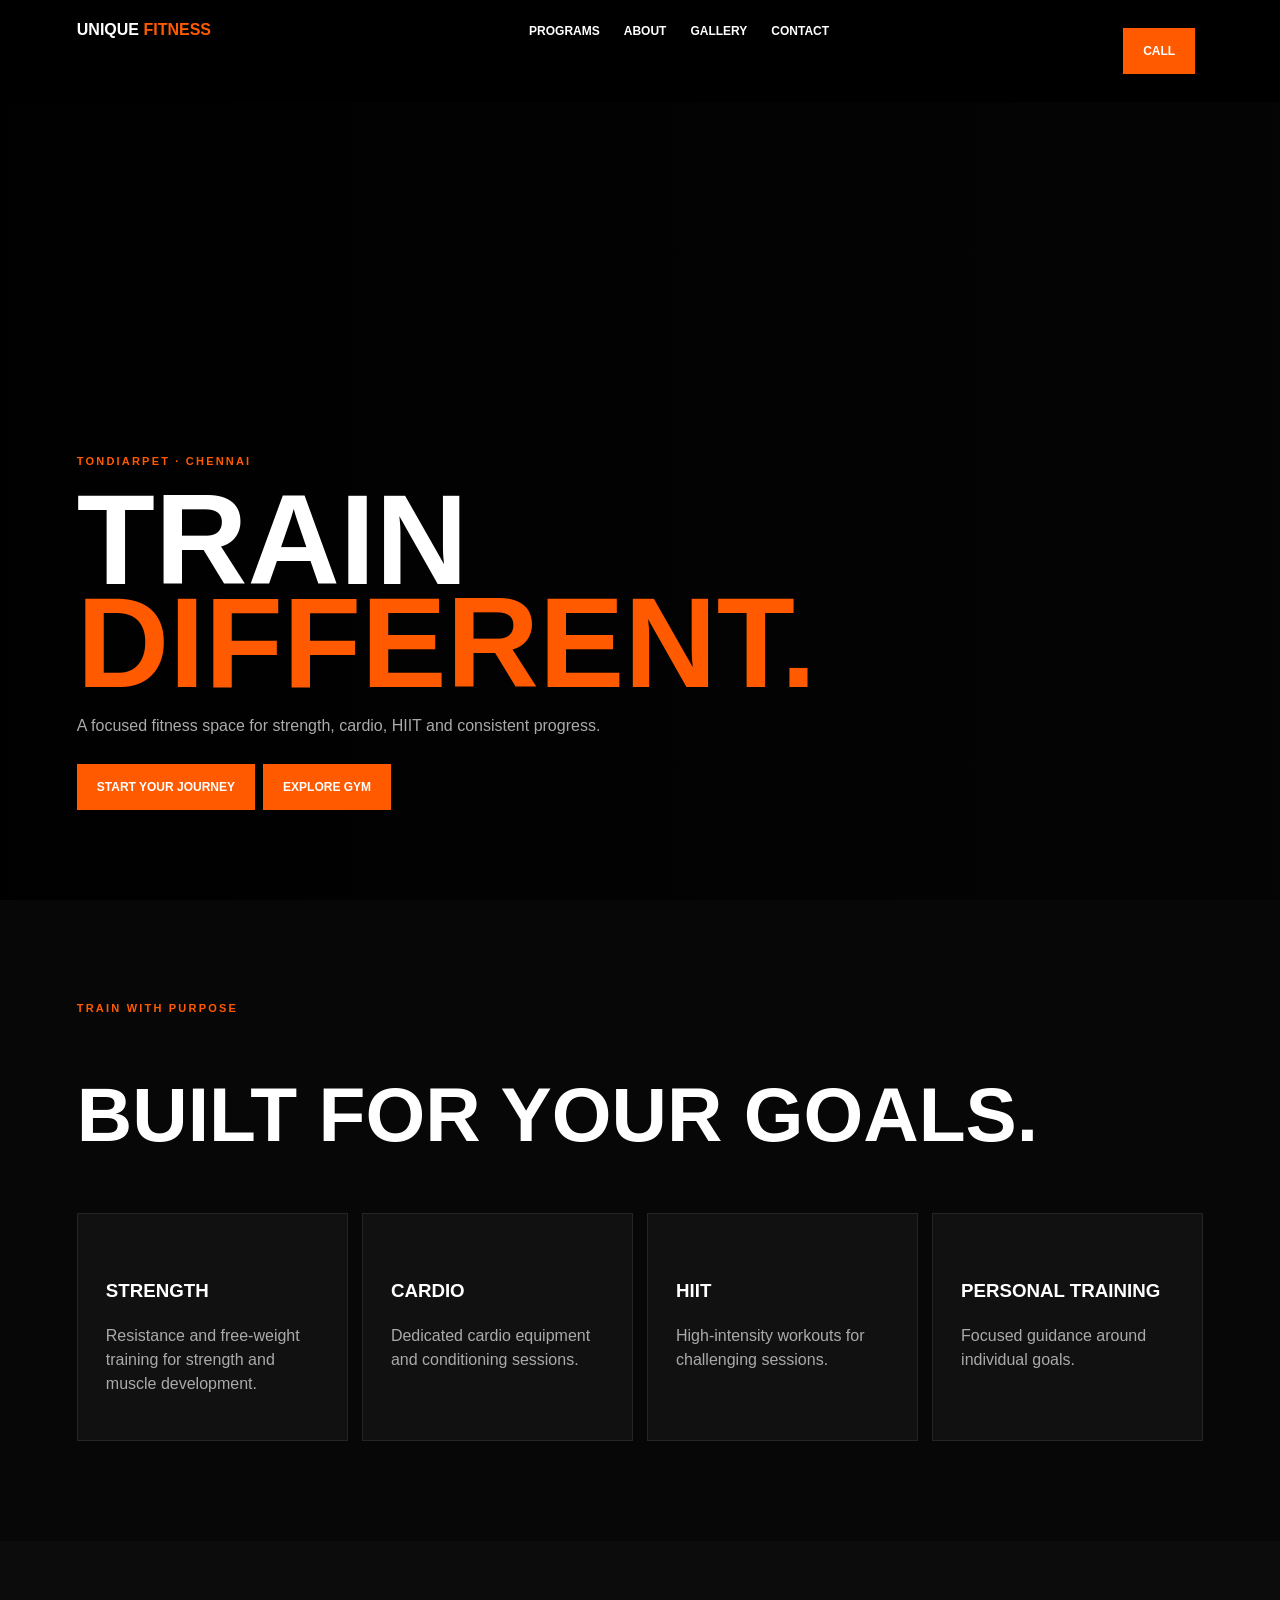
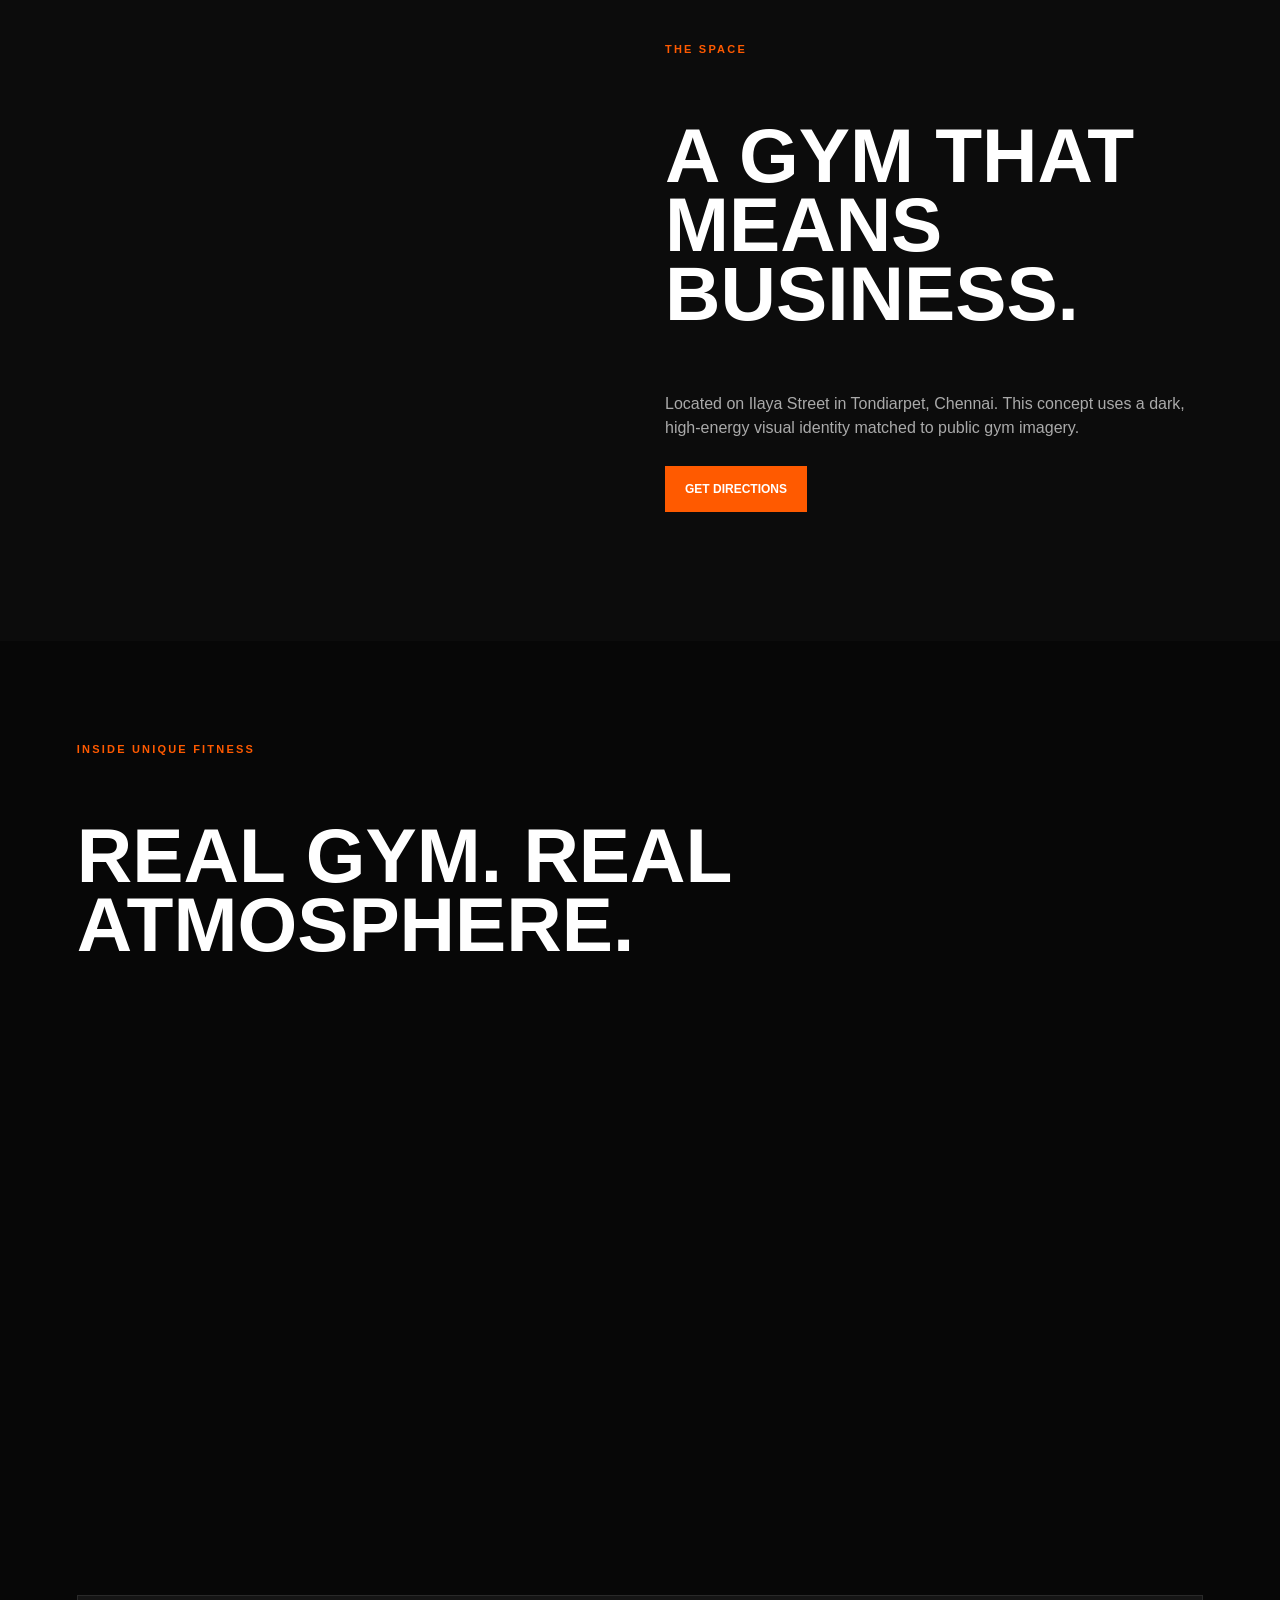
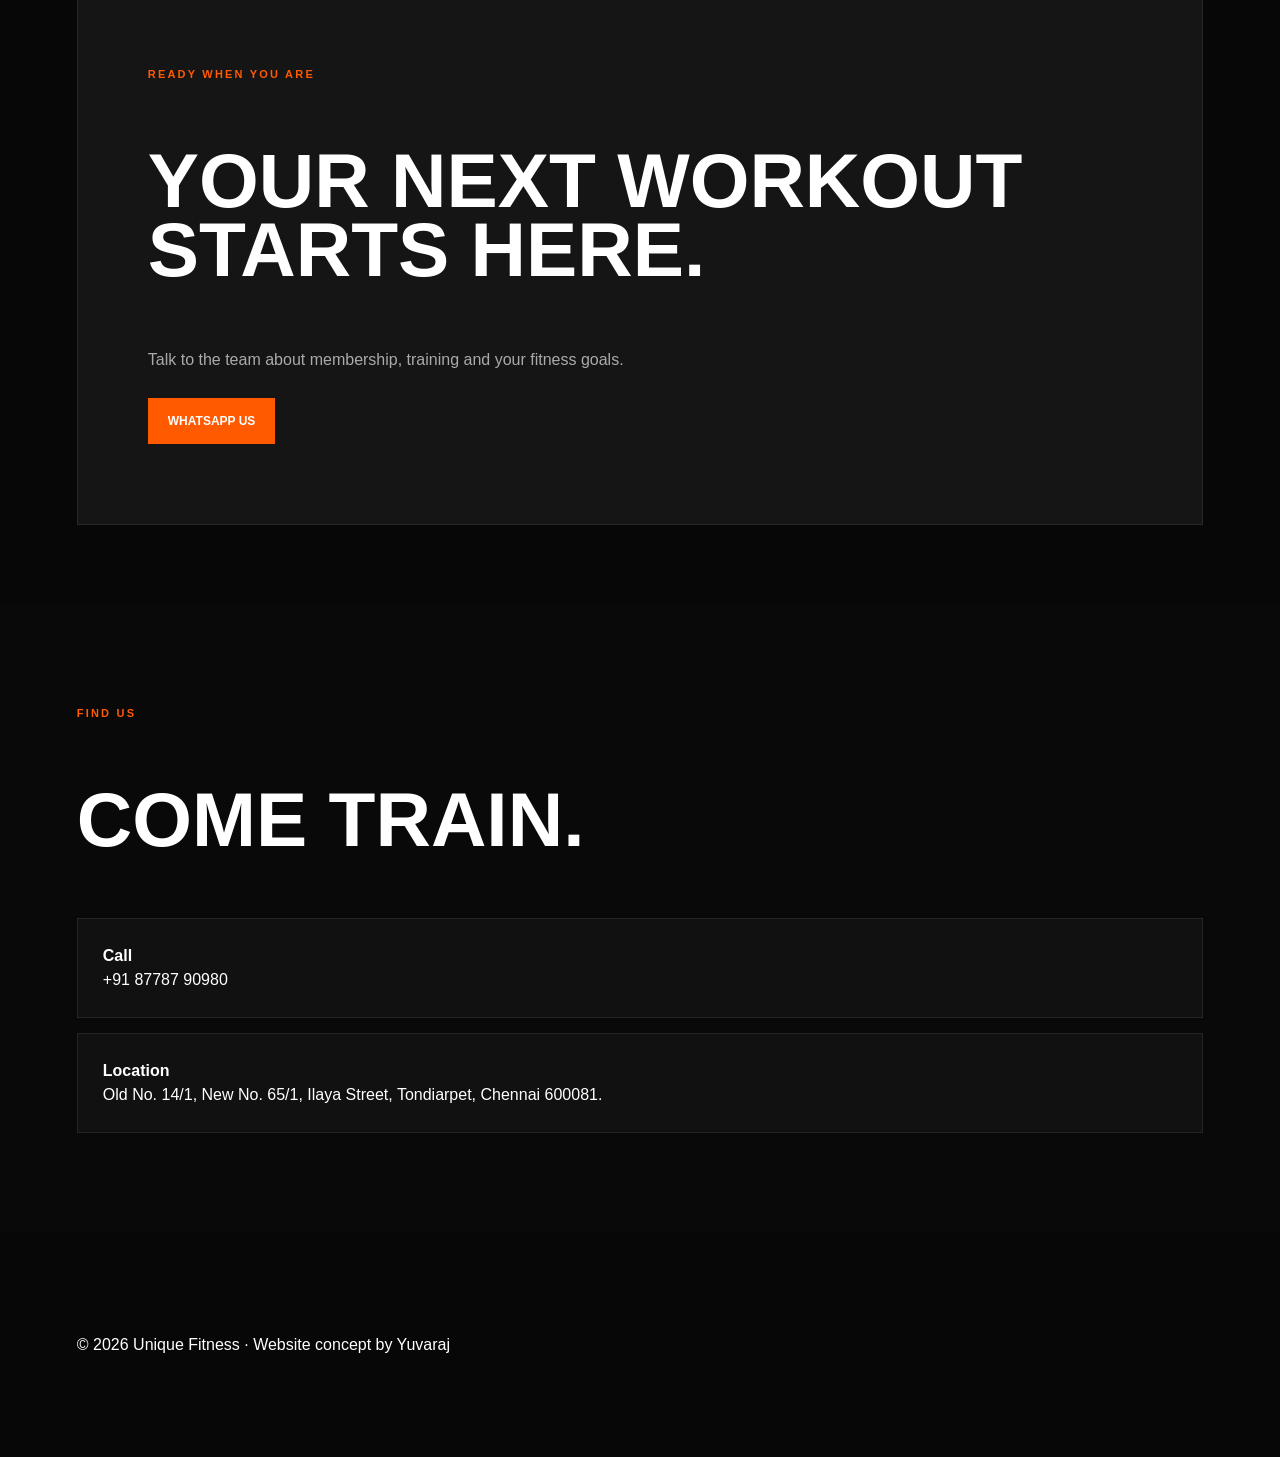
==== commit 053cf809: "Create Unique Fitness Tondiarpet sales demo" ====
--- a/index.html
+++ b/index.html
@@ -1 +1 @@
-<!doctype html><html lang="en"><head><meta charset="UTF-8"><meta name="viewport" content="width=device-width,initial-scale=1"><meta name="description" content="Stellar Fitness Kottivakkam Chennai — gym, swimming and sports activities."><title>Stellar Fitness | Kottivakkam</title><link rel="stylesheet" href="styles.css"></head><body><nav class="nav"><div class="wrap navin"><a class="brand" href="index.html"><span class="mark">SF</span>STELLAR<span class="green">.</span></a><div class="links"><a href="about.html">About</a><a href="programs.html">Programs</a><a href="gallery.html">Gallery</a><a href="reviews.html">Reviews</a><a href="contact.html">Contact</a></div><a class="btn cta mobile" href="https://wa.me/918071270406?text=Hi%20Stellar%20Fitness%2C%20I%27d%20like%20to%20know%20more." target="_blank">WhatsApp</a></div></nav><main><section class="hero"><div class="wrap hero-grid"><div><div class="eyebrow">Fitness & Sports Club · Kottivakkam</div><h1>TRAIN HARD.<br><span class="green">LIVE STELLAR.</span></h1><p>Gym, swimming and sports-oriented activities in Kottivakkam, Chennai. A premium digital experience for the Stellar brand.</p><div class="actions"><a class="btn cta" href="https://wa.me/918071270406?text=Hi%20Stellar%20Fitness%2C%20I%27d%20like%20to%20know%20more." target="_blank">Enquire on WhatsApp</a><a class="btn" href="contact.html">Explore Contact</a></div></div><div class="photo"><img src="https://pbs.twimg.com/media/DUIHukoVMAEBLVO.jpg" alt="Stellar Fitness gym interior"></div></div></section><section class="section"><div class="wrap"><div class="eyebrow">Explore</div><h2>Everything in its place.</h2><p class="lead">A multi-page structure designed to feel like a ₹10K+ client website instead of a single scrolling demo.</p><div class="cards"><a class="card" href="about.html"><span class="num">01</span><h3>About Stellar →</h3><p>Brand story and key venue information.</p></a><a class="card" href="programs.html"><span class="num">02</span><h3>Programs →</h3><p>Gym, swimming and sports activities.</p></a><a class="card" href="gallery.html"><span class="num">03</span><h3>Gallery →</h3><p>Large visual showcase for the facility.</p></a><a class="card" href="reviews.html"><span class="num">04</span><h3>Reviews →</h3><p>Rating summary and attributed feedback.</p></a><a class="card" href="contact.html"><span class="num">05</span><h3>Contact →</h3><p>Call, WhatsApp and directions.</p></a></div></div></section></main><footer class="footer"><div class="wrap">© Stellar Fitness · Kottivakkam, Chennai · Website concept built for presentation</div></footer><a class="float" href="https://wa.me/918071270406?text=Hi%20Stellar%20Fitness%2C%20I%27d%20like%20to%20know%20more." target="_blank" aria-label="WhatsApp"><svg viewBox="0 0 24 24" aria-hidden="true" focusable="false"><path d="M20.52 3.48A11.87 11.87 0 0 0 12.08 0C5.53 0 .2 5.32.2 11.87c0 2.09.55 4.13 1.59 5.93L.1 24l6.35-1.67a11.85 11.85 0 0 0 5.63 1.43h.01c6.55 0 11.87-5.32 11.87-11.87 0-3.17-1.23-6.15-3.44-8.41ZM12.09 21.7h-.01a9.82 9.82 0 0 1-5.01-1.37l-.36-.21-3.77.99 1.01-3.68-.23-.38a9.83 9.83 0 0 1-1.5-5.18c0-5.42 4.42-9.83 9.85-9.83 2.63 0 5.1 1.03 6.96 2.89a9.8 9.8 0 0 1 2.88 6.96c0 5.42-4.41 9.83-9.82 9.83Zm5.4-7.37c-.3-.15-1.76-.87-2.03-.97-.27-.1-.47-.15-.67.15-.2.3-.77.97-.94 1.17-.17.2-.35.22-.65.07-1.77-.89-2.93-1.58-4.1-3.58-.31-.53.31-.49.89-1.63.1-.2.05-.37-.02-.52-.07-.15-.67-1.61-.92-2.2-.24-.58-.49-.5-.67-.51-.17-.01-.37-.01-.57-.01-.2 0-.52.07-.79.37-.27.3-1.04 1.02-1.04 2.49s1.07 2.89 1.22 3.09c.15.2 2.1 3.2 5.08 4.49.71.31 1.27.49 1.7.63.72.23 1.38.2 1.9.12.58-.09 1.76-.72 2.01-1.42.25-.7.25-1.3.17-1.42-.07-.12-.27-.2-.57-.35Z"/></svg></a></body></html>+<!doctype html><html><head><meta charset="utf-8"><meta name="viewport" content="width=device-width,initial-scale=1"><title>Unique Fitness | Tondiarpet</title><style>:root{--o:#ff5a00;--b:#070707;--p:#111;--w:#fff;--m:#aaa}*{box-sizing:border-box}body{margin:0;background:var(--b);color:var(--w);font:16px Arial;line-height:1.5}a{color:inherit;text-decoration:none}.nav{position:fixed;top:0;width:100%;padding:18px 6%;display:flex;justify-content:space-between;background:#000d;z-index:5}.logo{font-weight:900}.logo b,h1 span,.ey{color:var(--o)}nav a{margin-left:24px;font-size:12px;text-transform:uppercase;font-weight:800}.hero{min-height:100vh;padding:150px 6% 80px;display:flex;align-items:end;background:linear-gradient(90deg,#000e,#0006),url('https://cdn.fitimg.in/studios/images1778489743-jjajqfjr4t5adt0g66jg.jpg') center/cover}.hero>div{max-width:800px}.ey{font-size:11px;font-weight:900;letter-spacing:.2em;text-transform:uppercase}h1{font-size:clamp(60px,10vw,145px);line-height:.8;text-transform:uppercase;margin:20px 0}p{color:var(--m);max-width:650px}.btn{display:inline-block;background:var(--o);padding:14px 20px;font-weight:900;text-transform:uppercase;font-size:12px;margin:10px 8px 10px 0}.section{padding:100px 6%}.title{font-size:clamp(40px,6vw,80px);line-height:.9;text-transform:uppercase}.cards{display:grid;grid-template-columns:repeat(4,1fr);gap:14px}.card{background:var(--p);border:1px solid #252525;padding:28px;min-height:190px}.card h3{text-transform:uppercase;margin-top:35px}.split{display:grid;grid-template-columns:1fr 1fr;gap:50px;background:#0c0c0c}.photo{min-height:500px;background:url('https://cdn.fitimg.in/studios/studio1778489189-w6ghhswqowp0tx2ut1ac.jpg') center/cover}.gallery{display:grid;grid-template-columns:2fr 1fr 1fr;gap:12px}.gallery div{height:230px;background:center/cover}.g1{grid-row:span 2;height:472px!important;background-image:url('https://cdn.fitimg.in/studios/images1778489743-jjajqfjr4t5adt0g66jg.jpg')}.g2{background-image:url('https://cdn.fitimg.in/studios/studio1778489189-w6ghhswqowp0tx2ut1ac.jpg')}.g3{background-image:url('https://cdn.fitimg.in/studios/images1778489765-8t85mfufnntfeal5e2va.jpg')}.g4{background-image:url('https://cdn.fitimg.in/studios/images1778489753-o9tfa8eipnaza62ateot.jpg')}.g5{background-image:url('https://cdn.fitimg.in/studios/images1778489724-wfjopkvs7hrn8ogjrexa.jpg')}.cta{margin:0 6% 80px;padding:70px;background:#151515;border:1px solid #292929}.contact{background:#090909}.box{background:#111;border:1px solid #252525;padding:25px;margin-top:15px}@media(max-width:800px){nav{display:none}.cards,.split{grid-template-columns:1fr 1fr}.split{grid-template-columns:1fr}.gallery{grid-template-columns:1fr 1fr}.g1{grid-column:span 2;grid-row:auto;height:230px!important}}@media(max-width:520px){.cards,.gallery{grid-template-columns:1fr}.g1{grid-column:auto}.section{padding:70px 5%}}</style></head><body><header class="nav"><div class="logo">UNIQUE <b>FITNESS</b></div><nav><a href="#programs">Programs</a><a href="#about">About</a><a href="#gallery">Gallery</a><a href="#contact">Contact</a></nav><a class="btn" href="tel:+918778790980">Call</a></header><section class="hero"><div><div class="ey">Tondiarpet · Chennai</div><h1>Train<br><span>Different.</span></h1><p>A focused fitness space for strength, cardio, HIIT and consistent progress.</p><a class="btn" href="https://wa.me/918778790980">Start Your Journey</a><a class="btn" href="#gallery">Explore Gym</a></div></section><section class="section" id="programs"><div class="ey">Train with purpose</div><h2 class="title">Built for your goals.</h2><div class="cards"><div class="card"><h3>Strength</h3><p>Resistance and free-weight training for strength and muscle development.</p></div><div class="card"><h3>Cardio</h3><p>Dedicated cardio equipment and conditioning sessions.</p></div><div class="card"><h3>HIIT</h3><p>High-intensity workouts for challenging sessions.</p></div><div class="card"><h3>Personal Training</h3><p>Focused guidance around individual goals.</p></div></div></section><section class="section split" id="about"><div class="photo"></div><div><div class="ey">The space</div><h2 class="title">A gym that means business.</h2><p>Located on Ilaya Street in Tondiarpet, Chennai. This concept uses a dark, high-energy visual identity matched to public gym imagery.</p><a class="btn" href="https://www.google.com/maps/search/?api=1&query=Unique+Fitness+Tondiarpet+Chennai">Get Directions</a></div></section><section class="section" id="gallery"><div class="ey">Inside Unique Fitness</div><h2 class="title">Real gym. Real atmosphere.</h2><div class="gallery"><div class="g1"></div><div class="g2"></div><div class="g3"></div><div class="g4"></div><div class="g5"></div></div></section><section class="cta"><div class="ey">Ready when you are</div><h2 class="title">Your next workout starts here.</h2><p>Talk to the team about membership, training and your fitness goals.</p><a class="btn" href="https://wa.me/918778790980">WhatsApp Us</a></section><section class="section contact" id="contact"><div class="ey">Find us</div><h2 class="title">Come train.</h2><div class="box"><b>Call</b><br><a href="tel:+918778790980">+91 87787 90980</a></div><div class="box"><b>Location</b><br>Old No. 14/1, New No. 65/1, Ilaya Street, Tondiarpet, Chennai 600081.</div></section><footer class="section">© 2026 Unique Fitness · Website concept by Yuvaraj</footer></body></html>
